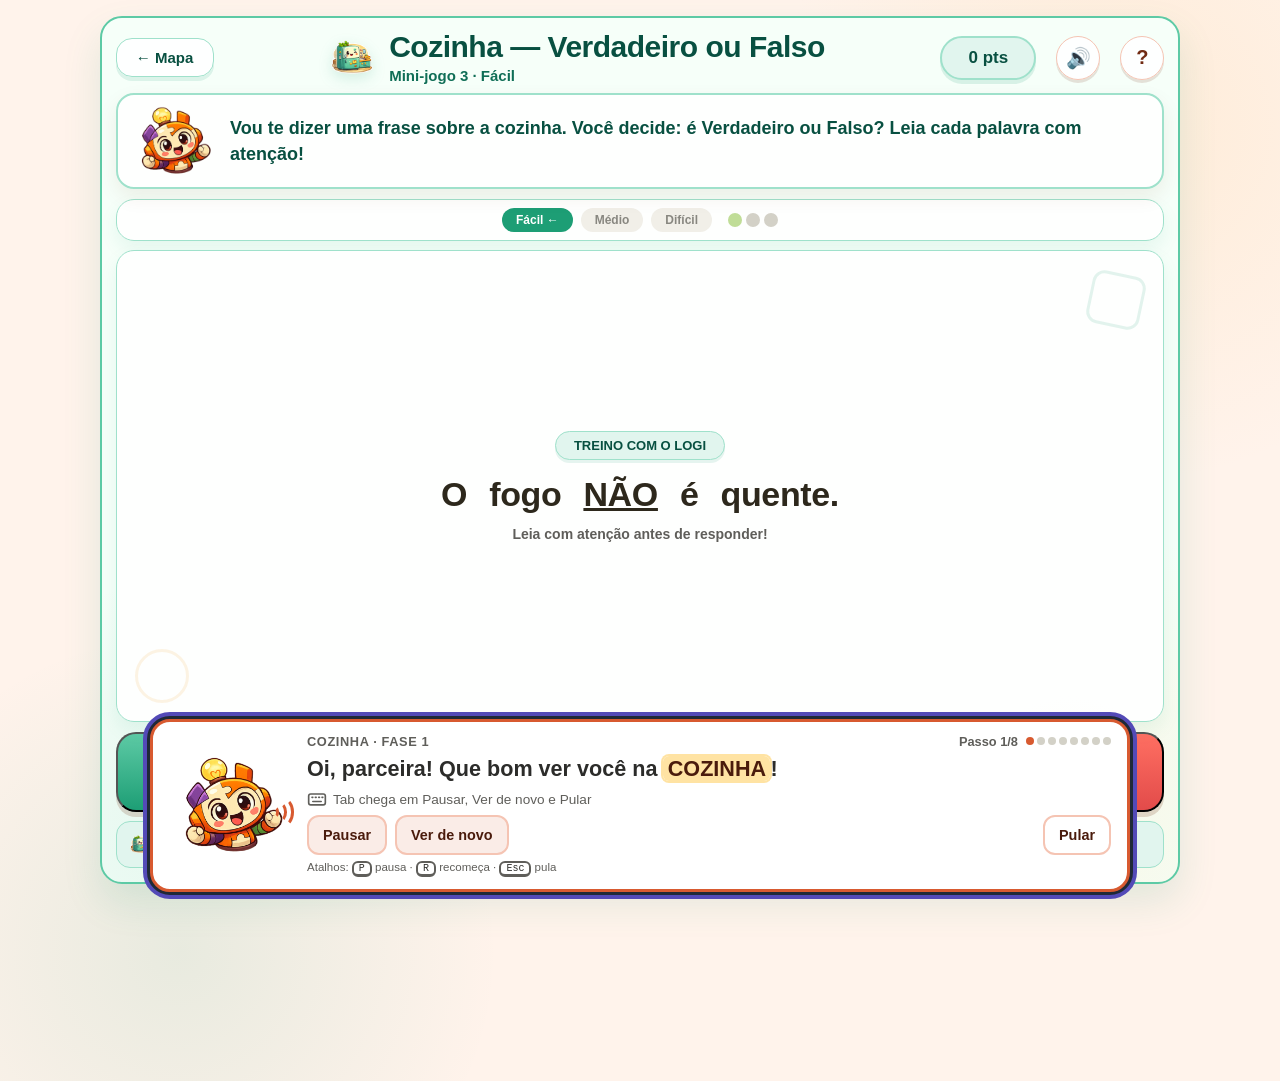
==== assets/pages/Cozinha.html @ d469a96f "#AB110 REmovendo narração e adicionando Local para Musica" ====
<!DOCTYPE html>
<html lang="pt-BR">
<head>
  <meta charset="UTF-8">
  <meta name="viewport" content="width=device-width, initial-scale=1.0">
  <title>Cozinha — Verdadeiro ou Falso</title>
  <link rel="stylesheet" href="../css/base.css">
  <link rel="stylesheet" href="../css/cozinha.css">
  <link rel="stylesheet" href="../css/tutorial.css">
</head>
<body class="pagina-cozinha">

  <section class="tela tela--verde cozinha-page" id="tela-principal">

    <!-- HUD -->
    <section class="hud cozinha-hud">
      <button class="btn-voltar-mapa cozinha-voltar"
              onclick="gameState.sairMiniGame('cozinha','MapaCasa.html')"
              aria-label="Voltar ao mapa">← Mapa</button>
      <section class="hud__info cozinha-hud__info">
        <img src="../img/icone-cozinha.png" alt="" class="hud__icone-img cozinha-hud__icone">
        <section>
          <p class="hud__titulo hud__titulo--verde cozinha-hud__titulo">Cozinha<span class="cozinha-hud__skill"> — Verdadeiro ou Falso</span></p>
          <p class="hud__subtitulo hud__subtitulo--verde cozinha-hud__subtitulo" id="hud-subtitulo">Mini-jogo 3</p>
        </section>
      </section>
      <span class="badge badge--verde cozinha-badge" id="badge-pts" aria-live="polite">0 pts</span>

      <button class="btn-ajuda" id="btn-ajuda" type="button" aria-haspopup="dialog" aria-controls="modal-ajuda" aria-expanded="false" aria-label="Como jogar e objetivo">?</button>
    </section>

    <!-- Mascote Logi -->
    <section class="balao balao--verde cozinha-logi" aria-label="Instruções do Logi">
      <img src="../img/logi_feliz.png" alt="" class="logi-mascote cozinha-logi__img">
      <p class="balao__texto balao__texto--verde cozinha-logi__texto" id="logi-texto">Carregando…</p>
    </section>

    <section class="cozinha-layout" aria-label="Área do jogo da cozinha">

      <!-- Área principal -->
      <main class="cozinha-centro">

        <section class="cozinha-status" aria-label="Progresso da cozinha">
          <section class="niveis cozinha-niveis" id="niveis-tabs" aria-label="Níveis de dificuldade"></section>
          <section class="progresso progresso--centro cozinha-progresso" id="progresso-dots" aria-label="Progresso das perguntas"></section>
        </section>

        <!-- Caixa de pergunta -->
        <section class="pergunta-box cozinha-pergunta" id="pergunta-box" aria-live="polite" aria-atomic="true">
          <p class="pergunta-box__numero cozinha-pergunta__numero" id="pergunta-numero">Pergunta 1 de 5</p>
          <p class="pergunta-box__frase cozinha-pergunta__frase" id="pergunta-frase"></p>
          <p class="pergunta-box__aviso cozinha-pergunta__aviso">Leia com atenção antes de responder!</p>
        </section>

        <!-- Botões V/F -->
        <section class="vf-grid cozinha-vf" aria-label="Escolha verdadeiro ou falso">
          <button class="btn-vf btn-vf--verde cozinha-vf__btn" id="btn-verdadeiro">
            <img src="../img/verdadeiro.png" alt="" class="btn-vf__emoji-img cozinha-vf__img">
            <span>Verdadeiro</span>
          </button>
          <button class="btn-vf btn-vf--vermelho cozinha-vf__btn" id="btn-falso">
            <img src="../img/falso.png" alt="" class="btn-vf__emoji-img cozinha-vf__img">
            <span>Falso</span>
          </button>
        </section>

        <!-- Feedback imediato -->
        <section id="feedback-area" class="cozinha-feedback" aria-live="assertive" aria-atomic="true" style="display:none;">
          <section class="dica" id="feedback-dica">
            <span class="dica__emoji" aria-hidden="true">💡</span>
            <p class="dica__texto" id="feedback-texto"></p>
          </section>
        </section>

        <!-- Dica padronizada -->
        <section class="cozinha-dica dica dica--verde" id="dica-comodo">
          <img src="../img/icone-cozinha.png" alt="" class="dica__icone-comodo">
          <p class="dica__texto dica__texto--verde" id="dica-texto"></p>
        </section>
      </main>

    </section>

  </section>

  <!-- Modal de Como jogar / Objetivo -->
  <div class="modal-overlay" id="modal-ajuda" role="dialog" aria-modal="true" aria-labelledby="modal-ajuda-titulo" style="display:none;">
    <section class="modal modal-ajuda">
      <button class="modal-fechar" id="modal-ajuda-fechar" type="button" aria-label="Fechar">✕</button>
      <h2 class="modal-titulo" id="modal-ajuda-titulo">Como jogar</h2>

      <section class="modal-ajuda-secao">
        <p class="modal-ajuda-titulo">📋 Como jogar</p>
        <ol class="modal-ajuda-lista">
          <li>
            Leia a frase com atenção.
            <span class="modal-ajuda-visual" aria-hidden="true">
              <span class="modal-ajuda-mini-painel">"O sal é doce."</span>
            </span>
          </li>
          <li>
            Observe palavras como <strong>não</strong>, <strong>nunca</strong>, <strong>sempre</strong> e <strong>jamais</strong>.
            <span class="modal-ajuda-visual" aria-hidden="true">
              <span class="modal-ajuda-mini-painel"><u style="font-weight:700;">não</u> é doce</span>
            </span>
          </li>
          <li>
            Escolha se a frase é verdadeira ou falsa.
            <span class="modal-ajuda-visual" aria-hidden="true">
              <img src="../img/verdadeiro.png" alt="">
              <img src="../img/falso.png" alt="">
            </span>
          </li>
        </ol>
      </section>

      <section class="modal-ajuda-secao">
        <p class="modal-ajuda-titulo">🎯 Objetivo</p>
        <section class="modal-ajuda-objetivo">
          <img src="../img/estrela.png" alt="">
          <p>Responda às frases para praticar lógica com verdadeiro e falso.</p>
        </section>
      </section>
    </section>
  </div>

  <!-- Modal de conclusão -->
  <div class="modal-overlay" id="modal-conclusao" role="dialog" aria-modal="true" aria-labelledby="modal-titulo" aria-describedby="modal-sub modal-pts" style="display:none;">
    <section class="modal">
      <img src="../img/estrela.png" alt="" class="modal-trofeu">
      <h2 class="modal-titulo" id="modal-titulo">Cozinha concluída!</h2>
      <p class="modal-sub" id="modal-sub"></p>
      <section class="modal-estrelas" id="modal-estrelas" aria-label="Estrelas conquistadas"></section>
      <p class="modal-pts" id="modal-pts"></p>
      <section class="btn-grupo" style="margin-top:1rem;">
        <button class="btn btn--verde" onclick="gameState.sairMiniGame('cozinha','MapaCasa.html')">Voltar ao mapa</button>
      </section>
    </section>
  </div>

  <script src="../js/plataforma.js"></script>
  <script src="../js/gameState.js"></script>
  <script src="../js/audio.js"></script>
  <script src="../js/tutorial.js"></script>
  <script src="../js/tutoriais/cozinha-f1.js"></script>
  <script>
  /* ===== COZINHA — lógica do jogo ===== */

  /* Dados embutidos — fallback quando fetch não está disponível (file://) */
  /* Fallback completo — funciona tanto em file:// quanto em http:// */
  const COZINHA_INLINE = {
    miniJogo:"Cozinha — Verdadeiro ou Falso", habilidadeBNCC:"EF03CO01",
    instrucaoInstrutor:"Vou te dizer uma frase sobre a cozinha. Você decide: é Verdadeiro ou Falso? Leia cada palavra com atenção!",
    dica:"Dica: fique de olho nas palavras não, nunca, jamais e sempre!",
    blocos:[
      {id:1,  dificuldade:"Fácil", perguntas:[
        {id:1,  frase:"O fogão serve para aquecer a comida.",       resposta:true,  explicacao:"Sim! O fogão esquenta e cozinha os alimentos."},
        {id:2,  frase:"A faca é usada para cortar alimentos.",       resposta:true,  explicacao:"Certo! A faca é um utensílio de corte na cozinha."},
        {id:3,  frase:"O copo serve para guardar comida sólida.",    resposta:false, explicacao:"Não. O copo serve para beber líquidos, não para guardar comida sólida.", palavraChave:"sólida"}
      ]},
      {id:2,  dificuldade:"Fácil", perguntas:[
        {id:4,  frase:"A geladeira conserva os alimentos frescos.",  resposta:true,  explicacao:"Sim! O frio da geladeira evita que os alimentos estraguem rápido."},
        {id:5,  frase:"O sal é doce.",                               resposta:false, explicacao:"Não. O sal tem sabor salgado, não doce.", palavraChave:"doce"},
        {id:6,  frase:"A colher serve para mexer e servir alimentos.", resposta:true, explicacao:"Correto! A colher é um utensílio muito usado na cozinha."}
      ]},
      {id:3,  dificuldade:"Fácil", perguntas:[
        {id:7,  frase:"A panela não serve para cozinhar.",            resposta:false, explicacao:"Errado. A panela é feita exatamente para cozinhar alimentos."},
        {id:8,  frase:"O açúcar é doce.",                            resposta:true,  explicacao:"Sim! O açúcar tem sabor doce."},
        {id:9,  frase:"O limão não tem sabor doce.",                  resposta:true,  explicacao:"Verdade! O limão é azedo, não doce.", palavraChave:"doce"}
      ]},
      {id:4,  dificuldade:"Fácil", perguntas:[
        {id:10, frase:"O queijo é feito do leite.",                   resposta:true,  explicacao:"Sim! O queijo é produzido a partir do leite."},
        {id:11, frase:"O ovo não pode ser cozido.",                   resposta:false, explicacao:"Errado! O ovo pode ser cozido de várias formas.", palavraChave:"cozido"},
        {id:12, frase:"O pão é feito de areia.",                      resposta:false, explicacao:"Não! O pão é feito de farinha, água e outros ingredientes.", palavraChave:"areia"}
      ]},
      {id:5,  dificuldade:"Fácil", perguntas:[
        {id:13, frase:"O vinagre tem sabor azedo.",                   resposta:true,  explicacao:"Sim! O vinagre é bem azedo."},
        {id:14, frase:"A geladeira não esquenta os alimentos.",       resposta:true,  explicacao:"Correto! A geladeira resfria, não esquenta.", palavraChave:"esquenta"},
        {id:15, frase:"O arroz não precisa de água para cozinhar.",   resposta:false, explicacao:"Errado! O arroz é sempre cozido com água.", palavraChave:"água"}
      ]},
      {id:6,  dificuldade:"Médio", perguntas:[
        {id:16, frase:"O sal não tempera a comida.",                  resposta:false, explicacao:"Errado! O sal é um dos temperos mais usados na cozinha.", palavraChave:"tempera"},
        {id:17, frase:"A água não molha.",                            resposta:false, explicacao:"Errado! A água molha tudo que toca.", palavraChave:"molha"},
        {id:18, frase:"A cenoura não é uma fruta.",                   resposta:true,  explicacao:"Verdade! A cenoura é um legume, não uma fruta.", palavraChave:"fruta"}
      ]},
      {id:7,  dificuldade:"Médio", perguntas:[
        {id:19, frase:"O fogão não serve para guardar alimentos.",    resposta:true,  explicacao:"Correto! Para guardar alimentos usamos a geladeira ou armários.", palavraChave:"guardar"},
        {id:20, frase:"O açúcar não é amargo.",                       resposta:true,  explicacao:"Verdade! O açúcar é doce, não amargo.", palavraChave:"amargo"},
        {id:21, frase:"A colher não é usada para comer sopa.",        resposta:false, explicacao:"Errado! A colher é o utensílio certo para tomar sopa.", palavraChave:"sopa"}
      ]},
      {id:8,  dificuldade:"Médio", perguntas:[
        {id:22, frase:"O feijão não precisa ser cozido antes de comer.", resposta:false, explicacao:"Errado! O feijão cru não pode ser comido; precisa ser cozido.", palavraChave:"cozido"},
        {id:23, frase:"O limão não é doce.",                          resposta:true,  explicacao:"Verdade! O limão tem sabor azedo, não doce.", palavraChave:"doce"},
        {id:24, frase:"A faca não é usada para comer sopa.",          resposta:true,  explicacao:"Correto! Para sopa usamos a colher, não a faca."}
      ]},
      {id:9,  dificuldade:"Médio", perguntas:[
        {id:25, frase:"O pão não é feito de farinha.",                resposta:false, explicacao:"Errado! O pão é feito principalmente de farinha de trigo.", palavraChave:"farinha"},
        {id:26, frase:"O chocolate não é salgado.",                   resposta:true,  explicacao:"Verdade! O chocolate tem sabor doce, não salgado.", palavraChave:"salgado"},
        {id:27, frase:"A panela não pode ficar no fogo direto.",      resposta:false, explicacao:"Errado! A panela é feita para ir ao fogo.", palavraChave:"fogo"}
      ]},
      {id:10, dificuldade:"Médio", perguntas:[
        {id:28, frase:"A manteiga não é feita do leite.",             resposta:false, explicacao:"Errado! A manteiga é produzida a partir da gordura do leite.", palavraChave:"leite"},
        {id:29, frase:"O garfo não é usado para comer arroz.",        resposta:false, explicacao:"Errado! O garfo pode ser usado para comer arroz."},
        {id:30, frase:"A frigideira não serve para assar bolos.",     resposta:true,  explicacao:"Verdade! Para assar bolos usamos o forno, não a frigideira.", palavraChave:"forno"}
      ]},
      {id:11, dificuldade:"Médio", perguntas:[
        {id:31, frase:"A colher nunca é usada na cozinha.",           resposta:false, explicacao:"Errado! A colher é usada o tempo todo na cozinha."},
        {id:32, frase:"O sal nunca é uma fruta.",                     resposta:true,  explicacao:"Verdade! O sal é um tempero mineral, jamais uma fruta.", palavraChave:"fruta"},
        {id:33, frase:"A geladeira nunca esquenta os alimentos.",     resposta:true,  explicacao:"Correto! A geladeira só resfria, nunca esquenta.", palavraChave:"esquenta"}
      ]},
      {id:12, dificuldade:"Médio", perguntas:[
        {id:34, frase:"O arroz nunca é cozido com água.",             resposta:false, explicacao:"Errado! O arroz é quase sempre cozido com água.", palavraChave:"água"},
        {id:35, frase:"O vinagre jamais tem sabor doce.",             resposta:true,  explicacao:"Verdade! O vinagre tem sabor azedo, jamais doce.", palavraChave:"doce"},
        {id:36, frase:"A faca jamais serve para cozinhar.",           resposta:true,  explicacao:"Correto! A faca serve para cortar, não para cozinhar.", palavraChave:"cozinhar"}
      ]},
      {id:13, dificuldade:"Médio", perguntas:[
        {id:37, frase:"O bolo jamais vai ao forno.",                  resposta:false, explicacao:"Errado! O bolo precisa ir ao forno para assar.", palavraChave:"forno"},
        {id:38, frase:"O sal nunca deixa a comida com sabor salgado.", resposta:false, explicacao:"Errado! O sal é exatamente o que deixa a comida salgada.", palavraChave:"salgado"},
        {id:39, frase:"A panela nunca é usada como colher.",          resposta:true,  explicacao:"Verdade! A panela serve para cozinhar, não para comer."}
      ]},
      {id:14, dificuldade:"Médio", perguntas:[
        {id:40, frase:"O leite jamais é usado em receitas.",          resposta:false, explicacao:"Errado! O leite é ingrediente de muitas receitas.", palavraChave:"receitas"},
        {id:41, frase:"O pão nunca é feito de chocolate puro.",       resposta:true,  explicacao:"Correto! O pão tradicional é feito de farinha, não de chocolate puro.", palavraChave:"chocolate"},
        {id:42, frase:"O ovo jamais pode ser cozido.",                resposta:false, explicacao:"Errado! O ovo cozido é muito comum na cozinha.", palavraChave:"cozido"}
      ]},
      {id:15, dificuldade:"Médio", perguntas:[
        {id:43, frase:"A água nunca vira vapor quando aquecida.",     resposta:false, explicacao:"Errado! Quando aquecida o suficiente, a água vira vapor.", palavraChave:"vapor"},
        {id:44, frase:"A geladeira jamais é usada para assar bolos.", resposta:true,  explicacao:"Correto! Para assar bolos usamos o forno, não a geladeira.", palavraChave:"assar"},
        {id:45, frase:"O feijão nunca é servido com arroz.",          resposta:false, explicacao:"Errado! Arroz com feijão é um prato muito comum no Brasil!", palavraChave:"arroz"}
      ]},
      {id:16, dificuldade:"Difícil", perguntas:[
        {id:46, frase:"A comida sempre fica fria no fogão.",          resposta:false, explicacao:"Errado! O fogão aquece a comida, não a resfria.", palavraChave:"fria"},
        {id:47, frase:"O cozinheiro sempre precisa de ingredientes para cozinhar.", resposta:true, explicacao:"Verdade! Sem ingredientes não há como preparar uma refeição."},
        {id:48, frase:"O bolo sempre é salgado.",                     resposta:false, explicacao:"Errado! O bolo geralmente é doce, não salgado.", palavraChave:"salgado"}
      ]},
      {id:17, dificuldade:"Difícil", perguntas:[
        {id:49, frase:"A geladeira sempre precisa de energia para funcionar.", resposta:true, explicacao:"Correto! A geladeira precisa de eletricidade para manter o frio.", palavraChave:"energia"},
        {id:50, frase:"O sal sempre deixa a comida doce.",            resposta:false, explicacao:"Errado! O sal deixa a comida salgada, não doce.", palavraChave:"doce"},
        {id:51, frase:"A água sempre ferve ao ser aquecida o suficiente.", resposta:true, explicacao:"Verdade! Com calor suficiente, a água sempre ferve."}
      ]},
      {id:18, dificuldade:"Difícil", perguntas:[
        {id:52, frase:"O fogão sempre precisa de energia ou gás para funcionar.", resposta:true, explicacao:"Correto! O fogão elétrico usa energia e o a gás usa gás.", palavraChave:"gás"},
        {id:53, frase:"O açúcar sempre deixa a comida amarga.",       resposta:false, explicacao:"Errado! O açúcar adoça, não amarga.", palavraChave:"amarga"},
        {id:54, frase:"O cozinheiro sempre usa utensílios para preparar a comida.", resposta:true, explicacao:"Correto! Sem utensílios como panelas e colheres, cozinhar é impossível."}
      ]},
      {id:19, dificuldade:"Difícil", perguntas:[
        {id:55, frase:"A frigideira sempre esquenta o alimento quando colocada no fogo.", resposta:true, explicacao:"Verdade! No fogo, a frigideira esquenta e cozinha o alimento."},
        {id:56, frase:"O limão sempre tem sabor doce.",               resposta:false, explicacao:"Errado! O limão tem sabor azedo, não doce.", palavraChave:"doce"},
        {id:57, frase:"A panela sempre precisa de calor para cozinhar.", resposta:true, explicacao:"Correto! Sem calor, a panela não cozinha nada.", palavraChave:"calor"}
      ]},
      {id:20, dificuldade:"Difícil", perguntas:[
        {id:58, frase:"O pão sempre é feito de chocolate.",           resposta:false, explicacao:"Errado! O pão é feito de farinha, não de chocolate.", palavraChave:"chocolate"},
        {id:59, frase:"A cozinha sempre tem espaço para preparar alimentos.", resposta:true, explicacao:"Verdade! A cozinha é o cômodo feito exatamente para isso."},
        {id:60, frase:"O feijão sempre é consumido cru.",             resposta:false, explicacao:"Errado! O feijão precisa ser cozido antes de ser consumido.", palavraChave:"cru"}
      ]},
      {id:21, dificuldade:"Difícil", perguntas:[
        {id:61, frase:"O açúcar não é doce.",                         resposta:false, explicacao:"Errado! O açúcar é famoso justamente pelo sabor doce.", palavraChave:"doce"},
        {id:62, frase:"A geladeira sempre conserva melhor do que deixar na mesa.", resposta:true, explicacao:"Verdade! O frio da geladeira ajuda os alimentos a durarem mais."},
        {id:63, frase:"A faca nunca precisa ser afiada.",             resposta:false, explicacao:"Errado! A faca precisa ser afiada para cortar bem.", palavraChave:"afiada"}
      ]},
      {id:22, dificuldade:"Difícil", perguntas:[
        {id:64, frase:"O vinagre não é usado em saladas.",            resposta:false, explicacao:"Errado! O vinagre é muito comum em temperos de salada.", palavraChave:"saladas"},
        {id:65, frase:"A frigideira nunca é usada para fritar.",      resposta:false, explicacao:"Errado! A frigideira é feita exatamente para fritar alimentos.", palavraChave:"fritar"},
        {id:66, frase:"O leite sempre precisa ser guardado na geladeira após aberto.", resposta:true, explicacao:"Correto! O leite aberto deve ficar na geladeira para não estragar."}
      ]},
      {id:23, dificuldade:"Difícil", perguntas:[
        {id:67, frase:"O sal não torna a comida mais saborosa.",      resposta:false, explicacao:"Errado! O sal realça o sabor dos alimentos.", palavraChave:"saborosa"},
        {id:68, frase:"A frigideira sempre precisa de fogo para ser usada.", resposta:true, explicacao:"Correto! A frigideira precisa de calor para cozinhar alimentos.", palavraChave:"fogo"},
        {id:69, frase:"O queijo nunca pode ser usado em sanduíches.", resposta:false, explicacao:"Errado! O queijo é um ingrediente muito comum em sanduíches.", palavraChave:"sanduíches"}
      ]},
      {id:24, dificuldade:"Difícil", perguntas:[
        {id:70, frase:"O ovo não pode ser usado em bolos.",           resposta:false, explicacao:"Errado! O ovo é ingrediente fundamental em muitos bolos.", palavraChave:"bolos"},
        {id:71, frase:"A geladeira jamais pode conter alimentos já cozidos.", resposta:false, explicacao:"Errado! A geladeira é ótima para guardar sobras de comida cozida.", palavraChave:"cozidos"},
        {id:72, frase:"O cozinheiro sempre lava as mãos antes de preparar alimentos.", resposta:true, explicacao:"Correto! Lavar as mãos é essencial para a higiene na cozinha."}
      ]},
      {id:25, dificuldade:"Difícil", perguntas:[
        {id:73, frase:"O fogão não é um equipamento da cozinha.",     resposta:false, explicacao:"Errado! O fogão é um dos principais equipamentos da cozinha.", palavraChave:"equipamento"},
        {id:74, frase:"A água nunca pode ser usada para cozinhar massas.", resposta:false, explicacao:"Errado! Macarrão e outras massas são cozidos em água fervente.", palavraChave:"massas"},
        {id:75, frase:"O chocolate sempre é feito com cacau.",        resposta:true,  explicacao:"Correto! O cacau é o ingrediente principal do chocolate.", palavraChave:"cacau"}
      ]}
    ]
  };

  let gameData    = null;
  let perguntaIdx = 0;
  let acertos     = 0;
  let respondendo = false;

  async function init() {
    let fonte = COZINHA_INLINE;
    try {
      fonte = await loadGameData('../data/cozinha.json');
    } catch(e) { /* file:// ou falha de rede — usa inline */ }

    /* Separa blocos por fase */
    const f1 = fonte.blocos.filter(b => b.dificuldade === 'Fácil');
    const f2 = fonte.blocos.filter(b => b.dificuldade === 'Médio');
    const f3 = fonte.blocos.filter(b => b.dificuldade === 'Difícil');

    /* Item 2.3 — gira para o próximo bloco a cada entrada real na Cozinha
       (não a cada conclusão da partida inteira, e não num simples F5). */
    const sessao = gameState.avancarBlocoSeNovaEntrada();
    const b1 = f1[sessao % f1.length];
    const b2 = f2[sessao % f2.length];
    const b3 = f3[sessao % f3.length];

    /* Achata 9 perguntas em sequência; cada uma carrega sua fase */
    const perguntas = [
      ...b1.perguntas.map(p => Object.assign({}, p, { _fase: 'Fácil' })),
      ...b2.perguntas.map(p => Object.assign({}, p, { _fase: 'Médio' })),
      ...b3.perguntas.map(p => Object.assign({}, p, { _fase: 'Difícil' }))
    ];

    gameData = {
      instrucaoInstrutor: fonte.instrucaoInstrutor,
      dica:               fonte.dica,
      perguntas,
      tamFase: 3   /* perguntas por fase */
    };

    document.getElementById('logi-texto').textContent = gameData.instrucaoInstrutor;
    document.getElementById('dica-texto').textContent  = gameData.dica;
    renderPergunta();
    atualizarBadge();
    /* Tutorial do Logi: abre sozinho só na 1ª vez */
    Tutorial.auto('cozinha-f1');
  }

  /* ---- Abas de nível — mesmo padrão da Despensa ---- */
  const NIVEIS = ['Fácil', 'Médio', 'Difícil'];

  function buildNivelTabs(faseAtual) {
    const cont = document.getElementById('niveis-tabs');
    cont.innerHTML = '';
    const idxAtual = NIVEIS.indexOf(faseAtual);
    NIVEIS.forEach((nome, i) => {
      const span = document.createElement('span');
      if (i < idxAtual)        span.className = 'nivel nivel--ok';
      else if (i === idxAtual) span.className = 'nivel nivel--ativo';
      else                     span.className = 'nivel nivel--bloq';
      span.textContent = nome + (i < idxAtual ? ' ✓' : i === idxAtual ? ' ←' : '');
      if (i === idxAtual) span.setAttribute('aria-current', 'step');
      cont.appendChild(span);
    });
  }

  /* ---- Renderiza pergunta atual ---- */
  function renderPergunta() {
    const p          = gameData.perguntas[perguntaIdx];
    const faseAtual  = p._fase;
    const idxNaFase  = perguntaIdx % gameData.tamFase;

    document.getElementById('hud-subtitulo').textContent   = `Mini-jogo 3 · ${faseAtual}`;
    document.getElementById('pergunta-numero').textContent = `${faseAtual} · Pergunta ${idxNaFase + 1} de ${gameData.tamFase}`;
    document.getElementById('pergunta-frase').innerHTML    = destacarFrase(p.frase, p.palavraChave);
    document.getElementById('feedback-area').style.display = 'none';
    buildNivelTabs(faseAtual);
    renderProgresso();
    habilitarBotoes(true);
    pararAtencaoDica();
  }

  function destacarFrase(frase, palavraChave) {
    let r = frase.replace(/\b(não|nunca|sempre|jamais)\b/gi,
      '<u style="font-weight:700;">$1</u>');
    if (palavraChave) {
      const re = new RegExp(`\\b(${palavraChave})\\b`, 'gi');
      r = r.replace(re, '<strong>$1</strong>');
    }
    return r;
  }

  /* ---- Bolinhas de progresso (3 dots = dentro da fase atual) ---- */
  function renderProgresso() {
    const cont      = document.getElementById('progresso-dots');
    const idxNaFase = perguntaIdx % gameData.tamFase;
    cont.innerHTML  = '';
    for (let i = 0; i < gameData.tamFase; i++) {
      const span = document.createElement('span');
      span.className = 'progresso__bolinha ' + (
        i < idxNaFase  ? 'progresso__bolinha--ok'   :
        i === idxNaFase ? 'progresso__bolinha--meio' :
                          'progresso__bolinha--vazio'
      );
      span.setAttribute('aria-label', `Pergunta ${i+1}: ${
        i < idxNaFase ? 'respondida' : i === idxNaFase ? 'atual' : 'pendente'}`);
      if (i === idxNaFase) span.setAttribute('aria-current', 'step');
      cont.appendChild(span);
    }
  }

  /* ---- Resposta ---- */
  function responder(escolha) {
    /* Com o tutorial aberto, a resposta passa pelo Logi (sem pontos, sem avançar) */
    if (window.Tutorial?.ativo) {
      const letra = escolha ? 'v' : 'f';
      Tutorial.tentar('responder', letra, () => cozinhaTutorial.acoes.marcar(letra));
      return;
    }
    if (respondendo) return;
    respondendo = true;
    habilitarBotoes(false);
    pararAtencaoDica();

    const p  = gameData.perguntas[perguntaIdx];
    const ok = escolha === p.resposta;

    if (ok) {
      acertos++;
      audio.acerto();
      mostrarFeedback(p.explicacao ? `Correto! ${p.explicacao}` : 'Correto! Muito bem!', 'verde');
    } else {
      audio.erro();
      ativarAtencaoDica();
      const correta = p.resposta ? 'Verdadeiro' : 'Falso';
      mostrarFeedback(
        p.explicacao ? `A resposta é ${correta}. ${p.explicacao}` : `Ops! A resposta correta é ${correta}.`,
        'erro'
      );
    }

    atualizarBadge();

    setTimeout(() => {
      perguntaIdx++;
      respondendo = false;
      if (perguntaIdx >= gameData.perguntas.length) {
        conclusao();
      } else {
        renderPergunta();
      }
    }, 1200);
  }

  function mostrarFeedback(msg, tipo) {
    const dica = document.getElementById('feedback-dica');
    const txt  = document.getElementById('feedback-texto');
    dica.className = `dica dica--${tipo === 'verde' ? 'verde' : 'erro'}`;
    txt.className  = `dica__texto dica__texto--${tipo === 'verde' ? 'verde' : 'erro'}`;
    document.getElementById('feedback-area').style.display = 'block';
    txt.textContent = msg;
  }

  function habilitarBotoes(on) {
    document.getElementById('btn-verdadeiro').disabled = !on;
    document.getElementById('btn-falso').disabled      = !on;
  }

  /* ---- Conclusão ---- */
  function conclusao() {
    pararAtencaoDica();
    const erros = gameData.perguntas.length - acertos;
    const score = gameState.calcularScore(erros);
    gameState.setRoomScore('cozinha', score);
    atualizarBadge(score);

    const estrelas = gameState.getStars(score);
    const elEst = document.getElementById('modal-estrelas');
    elEst.innerHTML = '';
    elEst.setAttribute('aria-label', `${estrelas} de 3 estrelas conquistadas`);
    for (let i = 0; i < 3; i++) {
      const img = document.createElement('img');
      img.src = '../img/estrela.png';
      img.alt = '';
      img.className = i < estrelas ? 'modal-estrela-img' : 'modal-estrela-img modal-estrela-img--vazia';
      elEst.appendChild(img);
    }

    document.getElementById('modal-sub').textContent =
      `Você acertou ${acertos} de ${gameData.perguntas.length} perguntas!`;
    document.getElementById('modal-pts').textContent = `Pontuação: ${score} / 25 pts`;
    abrirModalFluxoAcessivel(document.getElementById('modal-conclusao'));

    if (score === 25) audio.conclusao();
    window.removeEventListener('beforeunload', beforeUnloadHandler);
  }

  function atualizarBadge(score) {
    const pts = score !== undefined
      ? score
      : Math.round((acertos / (gameData?.perguntas.length || 5)) * 25);
    document.getElementById('badge-pts').textContent = pts + ' pts';
  }

  function beforeUnloadHandler() {
    sendFinalScore({ score: gameState.getTotalScore(), difficulty: getPlatformDifficulty() });
  }
  window.addEventListener('beforeunload', beforeUnloadHandler);

  /* ---- Ajuda (Como jogar / Objetivo) ---- */
  function abrirModalAjuda() {
    const modal = document.getElementById('modal-ajuda');
    abrirTutorialAcessivel(modal, document.getElementById('btn-ajuda'));
  }
  function fecharModalAjuda() {
    fecharTutorialAcessivel(document.getElementById('modal-ajuda'));
  }

  document.getElementById('btn-ajuda').addEventListener('click', abrirModalAjuda);
  document.getElementById('modal-ajuda-fechar').addEventListener('click', fecharModalAjuda);
  document.getElementById('modal-ajuda').addEventListener('click', e => {
    if (e.target.id === 'modal-ajuda') fecharModalAjuda();
  });

  /* ---- Item 2.2 — ESC sai do mini-game (ou só fecha o modal de ajuda, se estiver aberto) ---- */
  document.addEventListener('keydown', e => {
    if (e.key !== 'Escape') return;
    if (document.getElementById('modal-ajuda').style.display === 'flex') { fecharModalAjuda(); return; }
    if (document.getElementById('modal-conclusao').style.display === 'flex') return;
    gameState.sairMiniGame('cozinha', 'MapaCasa.html');
  });

  /* ---- Item 8 — chama atenção para a Dica após o primeiro erro ---- */
  function ativarAtencaoDica() { document.getElementById('dica-comodo').classList.add('dica--pulsar'); }
  function pararAtencaoDica() { document.getElementById('dica-comodo').classList.remove('dica--pulsar'); }

  document.getElementById('btn-verdadeiro').addEventListener('click', () => { if (gameData) responder(true);  });
  document.getElementById('btn-falso').addEventListener('click',      () => { if (gameData) responder(false); });

  document.addEventListener('keydown', e => {
    if (!gameData || respondendo || e.repeat || e.altKey || e.ctrlKey || e.metaKey || existeModalVisivel()) return;
    if (e.key.toLowerCase() === 'v') responder(true);
    if (e.key.toLowerCase() === 'f') responder(false);
  });

  /* ---- Tutorial do Logi: treino com a frase e os botões reais ---- */
  const cozinhaTutorial = {
    tutorialDaFase: () => 'cozinha-f1',
    primeiroFoco: () => document.getElementById('btn-verdadeiro'),

    preparar(def) {
      respondendo = false;
      document.getElementById('pergunta-numero').textContent = 'Treino com o Logi';
      this.acoes.frase(def.treino.frase);
      document.getElementById('feedback-area').style.display = 'none';
      habilitarBotoes(true);
    },

    restaurar() {
      this.acoes.limparMarcas();
      if (gameData) renderPergunta();
    },

    acoes: {
      /* Mostra uma frase de treino, com cada palavra em um <span> (NÃO/NUNCA marcadas) */
      frase(txt) {
        document.getElementById('pergunta-frase').innerHTML = txt.split(/\s+/).map(w => {
          const neg = /^(não|nunca|sempre|jamais)$/i.test(w.replace(/[.,!?]/g, ''));
          return `<span class="tut-palavra${neg ? ' tut-neg' : ''}">${w}</span>`;
        }).join(' ');
        this.limparMarcas();
      },
      marcar(letra) {
        this.limparMarcas();
        document.getElementById(letra === 'v' ? 'btn-verdadeiro' : 'btn-falso').classList.add('tut-certo');
      },
      limparMarcas() {
        ['btn-verdadeiro', 'btn-falso'].forEach(id => document.getElementById(id).classList.remove('tut-certo'));
      },
      /* Acende cada palavra, como se a frase estivesse sendo lida */
      async lerPalavras() {
        for (const w of document.querySelectorAll('#pergunta-frase .tut-palavra')) {
          if (!window.Tutorial?.ativo) return;
          w.classList.add('tut-brilha');
          await new Promise(r => setTimeout(r, 380));
          w.classList.remove('tut-brilha');
        }
      }
    }
  };

  Tutorial.configurar(cozinhaTutorial);
  init();
  </script>

</body>
</html>
---- assets/css/base.css ----
/* =============================================================
   base.css — A Casa dos Mistérios Lógicos
   Tokens de design, reset e componentes compartilhados por
   TODAS as telas. Cada página carrega este arquivo primeiro.
   ============================================================= */

/* ---------- Variáveis de design ---------- */
:root {
  --escala-fonte:   1;
  --laranja:        #D85A30;
  --laranja-claro:  #F0997B;
  --laranja-fundo:  #FAECE7;
  --laranja-borda:  #F5C4B3;
  --ambar:          #EF9F27;
  --ambar-claro:    #FAC775;
  --ambar-fundo:    #FAEEDA;
  --roxo:           #534AB7;
  --roxo-claro:     #7F77DD;
  --roxo-fundo:     #EEEDFE;
  --roxo-borda:     #AFA9EC;
  --verde:          #1D9E75;
  --verde-claro:    #5DCAA5;
  --verde-fundo:    #E1F5EE;
  --verde-borda:    #9FE1CB;
  --marrom:         #4A1B0C;
  --marrom-medio:   #712B13;
  --marrom-fundo:   #FDF5EE;
  --cinza:          #888780;
  --cinza-claro:    #D3D1C7;
  --cinza-fundo:    #F1EFE8;
  --vermelho:       #E24B4A;
  --vermelho-fundo: #FCEBEB;
  --texto-escuro:   #2C2C2A;
  --texto-medio:    #5F5E5A;
  --branco:         #FFFFFF;
  --raio:           12px;
  --raio-lg:        16px;
  --raio-pill:      999px;
  --sombra:         0 2px 12px rgba(216, 90, 48, 0.10);
}

/* ---------- Reset e base ---------- */
*, *::before, *::after {
  box-sizing: border-box;
  margin: 0;
  padding: 0;
}

html, body {
  min-height: 100%;
  width: 100%;
}

img, svg, video, canvas {
  max-width: 100%;
}

button, input, select, textarea {
  max-width: 100%;
}

button {
  white-space: normal;
  overflow-wrap: anywhere;
}

p, li, h1, h2, h3, strong, span {
  overflow-wrap: break-word;
}

html {
  overflow-x: hidden;
}

body {
  font-family: 'Segoe UI', Tahoma, Geneva, Verdana, sans-serif;
  background: #FFF3EB;
  display: flex;
  align-items: flex-start;
  justify-content: center;
  min-height: 100vh;
  min-height: 100dvh;
  padding: clamp(0.5rem, 2vw, 1.5rem);
  color: var(--texto-escuro);
  overflow-x: hidden;
}

/* ---------- Container principal ---------- */
.tela {
  width: 100%;
  min-width: 0;
  max-width: 620px;
  background: var(--branco);
  border-radius: var(--raio-lg);
  border: 2px solid var(--laranja-borda);
  padding: 1.2rem;
  box-shadow: var(--sombra);
}

.tela--roxa     { background: #F5F0FF;           border-color: var(--roxo-borda); }
.tela--verde    { background: #F0FBF7;           border-color: var(--verde-claro); }
.tela--marrom   { background: var(--marrom-fundo); border-color: var(--laranja-borda); }
.tela--relativa { position: relative; }

/* ---------- HUD (cabeçalho de cada tela de jogo) ---------- */
.hud {
  display: flex;
  align-items: center;
  justify-content: space-between;
  margin-bottom: 1rem;
}

.hud__info {
  display: flex;
  align-items: center;
  gap: 8px;
}

.hud__icone     { font-size: calc(22px * var(--escala-fonte)); }
.hud__icone-img { width: 24px; height: 24px; object-fit: contain; }

.hud__titulo {
  font-size: calc(14px * var(--escala-fonte));
  font-weight: 600;
  color: var(--laranja);
}

.hud__titulo--roxo   { color: #3C3489; }
.hud__titulo--verde  { color: #085041; }
.hud__titulo--marrom { color: var(--marrom); }

.hud__subtitulo          { font-size: calc(11px * var(--escala-fonte)); color: var(--cinza); }
.hud__subtitulo--roxo   { color: var(--roxo); }
.hud__subtitulo--verde  { color: #0F6E56; }
.hud__subtitulo--marrom { color: var(--marrom-medio); }

/* ---------- Badge de pontos ---------- */
.badge {
  border-radius: var(--raio-pill);
  padding: 4px 12px;
  font-size: calc(12px * var(--escala-fonte));
  font-weight: 600;
}

.badge--laranja { background: var(--ambar-fundo);   color: #854F0B; }
.badge--roxo    { background: var(--roxo-fundo);    color: #3C3489; }
.badge--verde   { background: var(--verde-fundo);   color: #085041; }
.badge--marrom  { background: var(--laranja-fundo); color: var(--marrom); }

/* ---------- Balão do instrutor / Logi ---------- */
.balao {
  background: rgba(255, 248, 238, 0.8);
  border: 2px solid var(--laranja-borda);
  border-radius: var(--raio);
  padding: 10px 14px;
  margin-bottom: 1.25rem;
  display: flex;
  gap: 10px;
  align-items: flex-start;
  position: relative;
  box-shadow: 0 8px 20px rgba(111, 46, 15, 0.08);
}

.balao::after {
  content: '';
  position: absolute;
  bottom: -10px;
  left: 26px;
  width: 0;
  height: 0;
  border-top: 10px solid var(--laranja-borda);
}

.balao--roxo  { border-color: var(--roxo-borda); }
.balao--verde { border-color: var(--verde-claro); }
.balao--marrom{ border-color: var(--laranja-borda); }

.balao__emoji { font-size: calc(26px * var(--escala-fonte)); flex-shrink: 0; }

.balao__nome {
  font-size: calc(15px * var(--escala-fonte));
  font-weight: 700;
  color: var(--laranja);
  text-transform: uppercase;
  letter-spacing: 0.4px;
  margin-bottom: 2px;
}

.balao__texto {
  font-size: calc(20px * var(--escala-fonte));
  font-weight: 700;
  line-height: 1.6;
  color: #854F0B;
}

.balao__texto--roxo  { color: #3C3489; }
.balao__texto--verde { color: #085041; }
.balao__texto--marrom{ color: var(--marrom-medio); }

/* Imagem do mascote Logi dentro do balão */
.logi-mascote {
  width: 76px;
  height: 64px;
  object-fit: contain;
  flex-shrink: 0;
}

/* Item 9 — botão de play ao lado do mascote, mesmo padrão do play da Dica */
.balao__mascote {
  display: flex;
  flex-direction: column;
  align-items: center;
  gap: 5px;
  flex-shrink: 0;
}

/* ---------- Painel / card interno ---------- */
.painel {
  background: var(--branco);
  border: 1.5px solid var(--laranja-borda);
  border-radius: var(--raio);
  padding: 10px;
  margin-bottom: 1rem;
}

.painel--roxo      { border-color: var(--roxo-borda); }
.painel--verde     { border-color: var(--verde-claro); }
.painel--tracejado { border-style: dashed; }

.painel__label {
  font-size: calc(11px * var(--escala-fonte));
  font-weight: 600;
  color: var(--cinza);
  text-transform: uppercase;
  letter-spacing: 0.5px;
  margin-bottom: 8px;
}

/* ---------- Blocos arrastáveis de comando ---------- */
.blocos {
  display: flex;
  flex-wrap: wrap;
  gap: 6px;
  min-height: 38px;
  align-items: center;
}

.bloco {
  border-radius: 8px;
  padding: 7px 10px;
  font-size: calc(12px * var(--escala-fonte));
  font-weight: 500;
  cursor: grab;
  display: flex;
  align-items: center;
  gap: 5px;
  user-select: none;
}

.bloco--laranja { background: var(--laranja);    color: var(--branco); }
.bloco--ambar   { background: var(--ambar);      color: var(--branco); }
.bloco--roxo    { background: var(--roxo-claro); color: var(--branco); }
.bloco--verde   { background: var(--verde);      color: var(--branco); }
.bloco--erro    { background: var(--vermelho);   color: var(--branco); }

.bloco__tag-erro {
  background: rgba(255, 255, 255, 0.3);
  border-radius: 4px;
  padding: 1px 5px;
  font-size: calc(10px * var(--escala-fonte));
}

.bloco--vazio {
  border: 2px dashed var(--cinza-claro);
  background: transparent;
  color: var(--cinza-claro);
  cursor: default;
}

/* ---------- Imagens auxiliares (substituem emojis) ---------- */
.bloco-img               { width: 16px;  height: 16px;  object-fit: contain; }
.grade-img               { width: 100%;  height: 100%;  object-fit: contain; }
.grade-personagem        { position: relative; z-index: 2; }
.dica-img                { width: 18px;  height: 18px;  object-fit: contain; flex-shrink: 0; }
.modal-trofeu            { width: 56px;  height: 56px;  object-fit: contain; margin-bottom: 0.5rem; }
.modal-estrela-img       { width: 28px;  height: 28px;  object-fit: contain; }
.modal-estrela-img--vazia { filter: grayscale(1) opacity(0.35); }
.comodo-card__icone-img  { display: block; width: 40px; height: 40px; object-fit: contain; margin: 0 auto 6px; }
.resultado-header__icone-img  { width: 60px; height: 60px; object-fit: contain; margin-bottom: 0.5rem; }
.pontuacao-card__icone-img    { width: 22px; height: 22px; object-fit: contain; }
.btn-vf__emoji-img            { width: 32px; height: 32px; object-fit: contain; }

/* ---------- Botões principais ---------- */
.btn-grupo {
  display: flex;
  gap: 10px;
}

.btn {
  border: none;
  border-radius: var(--raio);
  padding: 12px 0;
  font-size: calc(14px * var(--escala-fonte));
  font-weight: 600;
  cursor: pointer;
  flex: 1;
  transition: opacity 0.15s;
}

.btn:hover  { opacity: 0.88; }
.btn:active { opacity: 0.75; }

.btn--laranja { background: var(--laranja); color: var(--branco); }
.btn--roxo    { background: var(--roxo);    color: var(--branco); }
.btn--verde   { background: var(--verde);   color: var(--branco); }
.btn--marrom  { background: var(--laranja); color: var(--branco); }

.btn--outline {
  background: var(--laranja-fundo);
  color: var(--marrom-medio);
  border: 1.5px solid var(--laranja-borda);
  flex: 0 0 auto;
  white-space: nowrap;
  overflow-wrap: normal;
  padding: 12px 16px;
}

.btn--outline-roxo {
  background: var(--roxo-fundo);
  color: #3C3489;
  border: 1.5px solid var(--roxo-borda);
  flex: 0 0 auto;
  white-space: nowrap;
  overflow-wrap: normal;
  padding: 12px 16px;
}

/* ---------- Botão Voltar ao Mapa (HUD das telas de jogo) ---------- */
.btn-voltar-mapa {
  display: inline-flex;
  align-items: center;
  gap: 4px;
  padding: 5px 12px;
  border-radius: var(--raio-pill);
  border: 1.5px solid var(--laranja-borda);
  background: rgba(255, 255, 255, 0.92);
  color: var(--marrom-medio);
  font-size: calc(12px * var(--escala-fonte));
  font-weight: 700;
  cursor: pointer;
  flex-shrink: 0;
  transition: opacity 0.15s, transform 0.15s;
  box-shadow: 0 2px 0 rgba(111, 46, 15, 0.10);
  white-space: nowrap;
}
.btn-voltar-mapa:hover  { opacity: 0.85; transform: translateX(-2px); }
.btn-voltar-mapa:active { transform: translateX(0); opacity: 0.75; }

/* ---------- Botão de ajuda (Como jogar / Objetivo) ---------- */
.btn-ajuda {
  display: inline-flex;
  align-items: center;
  justify-content: center;
  width: 44px;
  height: 44px;
  min-width: 44px;
  border-radius: 50%;
  border: 1.5px solid var(--laranja-borda);
  background: rgba(255, 255, 255, 0.95);
  color: var(--marrom-medio);
  font-size: calc(20px * var(--escala-fonte));
  font-weight: 900;
  cursor: pointer;
  flex-shrink: 0;
  margin-left: 8px;
  box-shadow: 0 3px 0 rgba(111, 46, 15, 0.14);
  transition: transform 0.15s, box-shadow 0.15s, opacity 0.15s;
}

.btn-ajuda:hover  { opacity: 0.88; transform: translateY(-2px); }
.btn-ajuda:active { transform: translateY(0); opacity: 0.75; }

/* ---------- Botão de música (pausar / ligar), criado pelo audio.js ---------- */
.btn-musica {
  display: inline-flex;
  align-items: center;
  justify-content: center;
  width: 44px;
  height: 44px;
  min-width: 44px;
  border-radius: 50%;
  border: 1.5px solid var(--laranja-borda);
  background: rgba(255, 255, 255, 0.95);
  color: var(--marrom-medio);
  font-size: calc(20px * var(--escala-fonte));
  line-height: 1;
  cursor: pointer;
  flex-shrink: 0;
  box-shadow: 0 3px 0 rgba(111, 46, 15, 0.14);
}

/* Início: ao lado da engrenagem (canto superior direito) */
.btn-musica--canto {
  position: absolute;
  top: 16px;
  right: 68px;
  width: 44px;
  height: 44px;
}

/* Celular: vai para o canto oposto, para não cobrir o título */
@media (max-width: 560px) {
  .btn-musica--canto { left: 12px; right: auto; top: 18px; }
}

/* Páginas sem cabeçalho próprio */
.btn-musica--flutuante {
  position: fixed;
  top: 12px;
  right: 12px;
  z-index: 30;
}

/* ---------- Conteúdo do modal de ajuda (Como jogar / Objetivo) ---------- */
.modal-ajuda {
  text-align: left;
}

.modal-fechar {
  position: absolute;
  top: 10px;
  right: 10px;
  width: 32px;
  height: 32px;
  border-radius: 50%;
  border: none;
  background: var(--cinza-fundo);
  color: var(--texto-medio);
  font-size: calc(16px * var(--escala-fonte));
  font-weight: 700;
  cursor: pointer;
  display: flex;
  align-items: center;
  justify-content: center;
}

.modal-ajuda-secao {
  margin-bottom: 1.1rem;
}

.modal-ajuda-secao:last-child { margin-bottom: 0; }

.modal-ajuda-titulo {
  display: flex;
  align-items: center;
  gap: 6px;
  font-size: calc(12px * var(--escala-fonte));
  font-weight: 900;
  text-transform: uppercase;
  letter-spacing: 0.6px;
  color: var(--laranja);
  margin-bottom: 0.55rem;
}

.modal-ajuda-lista {
  padding-left: 1.1rem;
  color: var(--texto-medio);
  font-size: calc(13px * var(--escala-fonte));
  line-height: 1.6;
}

.modal-ajuda-lista li + li { margin-top: 0.7rem; }

/* Item 7 — cada passo do "Como jogar" ganha um preview real do elemento citado */
.modal-ajuda-visual {
  display: flex;
  align-items: center;
  gap: 8px;
  flex-wrap: wrap;
  margin-top: 6px;
}

.modal-ajuda-visual .btn {
  flex: none;
  padding: 8px 16px;
  font-size: calc(12px * var(--escala-fonte));
  pointer-events: none;
}

.modal-ajuda-visual .bloco {
  flex: none;
  pointer-events: none;
}

.modal-ajuda-visual img {
  width: 26px;
  height: 26px;
  object-fit: contain;
}

.modal-ajuda-visual .modal-ajuda-mini-painel {
  border: 1.5px dashed var(--laranja-borda);
  border-radius: 10px;
  padding: 5px 10px;
  font-size: calc(11.5px * var(--escala-fonte));
  color: var(--texto-medio);
  background: rgba(255, 255, 255, 0.6);
}

.modal-ajuda-objetivo {
  display: flex;
  align-items: center;
  gap: 10px;
  background: var(--laranja-fundo);
  border-radius: 14px;
  padding: 0.7rem 0.85rem;
  text-align: left;
}

.modal-ajuda-objetivo img {
  width: 34px;
  height: 34px;
  object-fit: contain;
  flex-shrink: 0;
}

.modal-ajuda-objetivo p {
  font-size: calc(13px * var(--escala-fonte));
  line-height: 1.5;
  color: var(--marrom-medio);
}

/* ---------- Dica padronizada (ícone do cômodo + play) ---------- */
.dica__icone-comodo {
  width: 26px;
  height: 26px;
  object-fit: contain;
  flex-shrink: 0;
}

/* Item 8 — chama a atenção para a Dica após o primeiro erro do jogador */
.dica--pulsar {
  animation: dica-pulsar 1.3s ease-in-out infinite;
  box-shadow: 0 0 0 3px rgba(239, 159, 39, 0.35);
}

@keyframes dica-pulsar {
  0%, 100% { transform: scale(1); }
  50%      { transform: scale(1.035); }
}

@media (prefers-reduced-motion: reduce) {
  .dica--pulsar { animation: none; }
}

/* ---------- Botão de configurações (⚙) ---------- */
.btn-config {
  position: absolute;
  top: 20px;
  right: 20px;
  background: var(--ambar-fundo);
  border-radius: 50%;
  width: 40px;
  height: 40px;
  display: flex;
  align-items: center;
  justify-content: center;
  font-size: calc(18px * var(--escala-fonte));
  border: 1.5px solid var(--ambar-claro);
  cursor: pointer;
}

/* ---------- Dica / alerta contextual ---------- */
.dica {
  border-radius: var(--raio);
  padding: 8px 14px;
  display: flex;
  align-items: center;
  gap: 8px;
  margin-bottom: 1rem;
}

.dica--ambar { background: var(--ambar-fundo); }
.dica--roxo  { background: var(--roxo-fundo); }
.dica--verde { background: var(--verde-fundo); }
.dica--erro  { background: var(--vermelho-fundo); }

.dica__emoji { font-size: calc(18px * var(--escala-fonte)); flex-shrink: 0; }

.dica__texto { font-size: calc(11px * var(--escala-fonte)); line-height: 1.5; }
.dica__texto--ambar { color: #854F0B; }
.dica__texto--roxo  { color: #3C3489; }
.dica__texto--verde { color: #085041; }
.dica__texto--erro  { color: #A32D2D; }

/* ---------- Bolinhas de progresso ---------- */
.progresso {
  display: flex;
  justify-content: center;
  gap: 4px;
  margin-top: 8px;
}

.progresso__bolinha {
  width: 10px;
  height: 10px;
  border-radius: 50%;
}

.progresso__bolinha--ok    { background: #97C459; }
.progresso__bolinha--meio  { background: #C0DD97; }
.progresso__bolinha--vazio { background: var(--cinza-claro); }

/* ---------- Modal overlay e caixa ---------- */
.modal-overlay {
  position: fixed;
  inset: 0;
  background: rgba(0, 0, 0, 0.55);
  display: flex;
  align-items: center;
  justify-content: center;
  z-index: 1000;
  padding: clamp(0.5rem, 2vw, 1rem);
  overflow-x: hidden;
  overflow-y: auto;
}

.hud,
.hud__info,
.balao,
.painel,
.btn-grupo {
  min-width: 0;
}

.modal {
  background: var(--branco);
  border-radius: var(--raio-lg);
  padding: clamp(1rem, 4vw, 1.5rem);
  width: min(100%, 360px);
  max-width: 360px;
  max-height: calc(100dvh - 1rem);
  overflow-y: auto;
  overflow-wrap: anywhere;
  text-align: center;
  box-shadow: 0 8px 32px rgba(0, 0, 0, 0.2);
  animation: modalEntrada 0.25s ease;
}

@keyframes modalEntrada {
  from { transform: scale(0.88); opacity: 0; }
  to   { transform: scale(1);    opacity: 1; }
}

.modal-titulo { font-size: calc(20px * var(--escala-fonte)); font-weight: 700; color: var(--marrom-medio); margin-bottom: 0.25rem; }
.modal-sub    { font-size: calc(13px * var(--escala-fonte)); color: var(--texto-medio); margin-bottom: 0.75rem; }
.modal-pts    { font-size: calc(16px * var(--escala-fonte)); font-weight: 700; color: var(--laranja); margin-top: 0.5rem; }

.modal-estrelas {
  display: flex;
  gap: 6px;
  justify-content: center;
  margin: 0.5rem 0;
}

/* ---------- Modal de configurações ---------- */
.config-linha {
  display: flex;
  align-items: center;
  justify-content: space-between;
  gap: 12px;
}

.config-label {
  font-size: calc(13px * var(--escala-fonte));
  font-weight: 600;
  color: var(--texto-escuro);
}

.config-fonte-btns {
  display: flex;
  align-items: center;
  gap: 8px;
  flex-wrap: wrap;
  justify-content: flex-end;
}

#fonte-valor { flex: 1 1 92px; }

button[aria-disabled="true"] { opacity: 0.55; }

html[data-tamanho-fonte]:not([data-tamanho-fonte="100"]) .btn--outline,
html[data-tamanho-fonte]:not([data-tamanho-fonte="100"]) .btn-voltar-mapa,
html[data-tamanho-fonte]:not([data-tamanho-fonte="100"]) .nivel {
  white-space: normal;
}

html[data-tamanho-fonte]:not([data-tamanho-fonte="100"]) .config-linha {
  align-items: flex-start;
  flex-wrap: wrap;
}

html[data-tamanho-fonte]:not([data-tamanho-fonte="100"]) .modal,
html[data-tamanho-fonte]:not([data-tamanho-fonte="100"]) .balao,
html[data-tamanho-fonte]:not([data-tamanho-fonte="100"]) .painel,
html[data-tamanho-fonte]:not([data-tamanho-fonte="100"]) .comodo-card,
html[data-tamanho-fonte]:not([data-tamanho-fonte="100"]) .pergunta-box,
html[data-tamanho-fonte]:not([data-tamanho-fonte="100"]) .dica {
  overflow-wrap: anywhere;
}

/* Toggle switch (alto contraste / som) */
.toggle-btn {
  width: 44px;
  height: 24px;
  border-radius: 12px;
  background: var(--cinza-claro);
  border: none;
  position: relative;
  cursor: pointer;
  transition: background 0.2s;
  flex-shrink: 0;
}

.toggle-btn--on { background: var(--verde); }

.toggle-thumb {
  position: absolute;
  top: 3px;
  left: 3px;
  width: 18px;
  height: 18px;
  border-radius: 50%;
  background: var(--branco);
  transition: transform 0.2s;
  box-shadow: 0 1px 4px rgba(0, 0, 0, 0.2);
}

.toggle-btn--on .toggle-thumb { transform: translateX(20px); }

/* ---------- Animações de personagem ---------- */
@keyframes shake {
  0%, 100% { transform: translateX(0); }
  20%      { transform: translateX(-5px); }
  40%      { transform: translateX(5px); }
  60%      { transform: translateX(-4px); }
  80%      { transform: translateX(4px); }
}
.shake { animation: shake 0.5s ease; }

@keyframes pular {
  0%, 100% { transform: translateY(0); }
  50%      { transform: translateY(-6px); }
}
.pular { animation: pular 0.35s ease; }

/* ---------- Atalhos de teclado ---------- */
kbd {
  display: inline-block;
  background: var(--cinza-fundo);
  border: 1px solid var(--cinza-claro);
  border-radius: 4px;
  padding: 1px 6px;
  font-size: calc(10px * var(--escala-fonte));
  font-family: monospace;
  color: var(--texto-escuro);
}

/* ---------- Responsividade global ---------- */
@media (max-width: 560px) {
  body             { padding: 1rem; }
  .tela            { padding: 1rem; }
  .balao__texto    { font-size: calc(17px * var(--escala-fonte)); }
  .logi-mascote    { width: 60px; height: 50px; }
}

@media (max-width: 400px) {
  body             { padding: 0.6rem; }
  .tela            { padding: 0.85rem; }
  .balao__texto    { font-size: calc(15px * var(--escala-fonte)); }
  .logi-mascote    { width: 52px; height: 44px; }
  .balao           { padding: 8px 10px; gap: 8px; }
}

@media (max-height: 760px) and (min-width: 700px) {
  body { padding-block: 0.45rem; }
  .modal { padding-block: 0.85rem; }
  .modal-trofeu { width: 44px; height: 44px; }
}

@media (orientation: landscape) and (max-height: 560px) {
  body { padding: 0.35rem; }
  .modal-overlay { align-items: flex-start; padding: 0.35rem; }
  .modal { max-height: calc(100dvh - 0.7rem); }
}

/* ---------- Foco visível (acessibilidade) ---------- */
:focus-visible {
  outline: 3px solid #FFFFFF;
  outline-offset: 2px;
  box-shadow: 0 0 0 6px #1F2937 !important;
}

/* ---------- Alto contraste ---------- */
body.alto-contraste {
  background: #000 !important;
  color: #fff !important;
  --texto-escuro: #fff;
  --texto-medio: #f2f2f2;
  --cinza: #dedede;
  --cinza-claro: #bdbdbd;
  --cinza-fundo: #242424;
}

body.alto-contraste .tela,
body.alto-contraste .tela--roxa,
body.alto-contraste .tela--verde,
body.alto-contraste .tela--marrom,
body.alto-contraste #tela-principal,
body.alto-contraste .tela--mapa,
body.alto-contraste .sala-page,
body.alto-contraste .quarto-page,
body.alto-contraste .cozinha-page,
body.alto-contraste .despensa-page {
  background: #090909 !important;
  border-color: #ffd700 !important;
  color: #fff !important;
}

body.alto-contraste .balao,
body.alto-contraste .painel,
body.alto-contraste .pergunta-box,
body.alto-contraste .modal,
body.alto-contraste .pontuacao-card,
body.alto-contraste .comodo-card,
body.alto-contraste .mapa-pontos,
body.alto-contraste .mapa-logi__balao,
body.alto-contraste .mapa-progresso-geral,
body.alto-contraste .sala-fases-card,
body.alto-contraste .sala-panel,
body.alto-contraste .sala-game-area,
body.alto-contraste .sala-grade-panel,
body.alto-contraste .sala-sequencia-panel,
body.alto-contraste .sala-mini-dica,
body.alto-contraste .quarto-logi,
body.alto-contraste .quarto-card,
body.alto-contraste .quarto-feedback,
body.alto-contraste .cozinha-logi,
body.alto-contraste .cozinha-status,
body.alto-contraste .cozinha-pergunta,
body.alto-contraste .despensa-logi,
body.alto-contraste .despensa-card,
body.alto-contraste .despensa-niveis,
body.alto-contraste .item-card,
body.alto-contraste .dica {
  background: #181818 !important;
  border-color: #fff !important;
  color: #fff !important;
}

body.alto-contraste .hud__titulo,
body.alto-contraste .hud__subtitulo,
body.alto-contraste .balao__nome,
body.alto-contraste .balao__texto,
body.alto-contraste .painel__label,
body.alto-contraste .dica__texto,
body.alto-contraste .modal-titulo,
body.alto-contraste .modal-sub,
body.alto-contraste .modal-ajuda-titulo,
body.alto-contraste .modal-ajuda-lista,
body.alto-contraste .modal-ajuda-objetivo p,
body.alto-contraste .modal-ajuda-mini-painel,
body.alto-contraste .config-label,
body.alto-contraste .inicio-header__titulo,
body.alto-contraste .inicio-header__subtitulo,
body.alto-contraste .inicio-comodos__titulo,
body.alto-contraste .inicio-comodo__label,
body.alto-contraste .inicio-rodape,
body.alto-contraste .mapa-titulo-linha h1,
body.alto-contraste .mapa-titulo-area p,
body.alto-contraste .mapa-logi__nome,
body.alto-contraste .mapa-logi__balao p,
body.alto-contraste .mapa-progresso-geral p,
body.alto-contraste .mapa-progresso-geral strong,
body.alto-contraste .comodo-card__nome,
body.alto-contraste .comodo-card__skill,
body.alto-contraste .comodo-card__pts,
body.alto-contraste .comodo-card__bloq-aviso,
body.alto-contraste .sala-hud__titulo,
body.alto-contraste .sala-hud__subtitulo,
body.alto-contraste .sala-panel__title,
body.alto-contraste .sala-panel__hint,
body.alto-contraste .quarto-logi__nome,
body.alto-contraste .quarto-logi__texto,
body.alto-contraste .quarto-card__titulo,
body.alto-contraste .quarto-card__subtitulo,
body.alto-contraste .cozinha-logi__nome,
body.alto-contraste .cozinha-logi__texto,
body.alto-contraste .cozinha-pergunta__frase,
body.alto-contraste .cozinha-pergunta__aviso,
body.alto-contraste .despensa-logi__nome,
body.alto-contraste .despensa-logi__texto,
body.alto-contraste .despensa-logi__instrucao,
body.alto-contraste .despensa-logi__legenda,
body.alto-contraste .despensa-card__titulo,
body.alto-contraste .item-card__nome,
body.alto-contraste .prateleira__slot,
body.alto-contraste .prateleira__leg-txt,
body.alto-contraste .resultado-kicker,
body.alto-contraste .resultado-header__titulo,
body.alto-contraste .resultado-header__sub,
body.alto-contraste .pontuacao-card__nome,
body.alto-contraste .pontuacao-card__pts {
  color: #fff !important;
}

body.alto-contraste .dica strong { color: #ffd700 !important; }

body.alto-contraste .mapa-logi__balao::before {
  background: #181818 !important;
  border-color: #fff !important;
}

body.alto-contraste .modal-ajuda-objetivo,
body.alto-contraste .modal-ajuda-mini-painel {
  background: #181818 !important;
  border-color: #fff !important;
}

body.alto-contraste .btn,
body.alto-contraste .btn--menu-principal,
body.alto-contraste .btn-voltar-mapa,
body.alto-contraste .btn-ajuda,
body.alto-contraste .btn-config,
body.alto-contraste .mapa-voltar,
body.alto-contraste .comodo-card__acao,
body.alto-contraste .btn-musica,
body.alto-contraste .sala-btn,
body.alto-contraste .quarto-btn,
body.alto-contraste .despensa-btn {
  background: #ffd700 !important;
  border: 2px solid #fff !important;
  color: #000 !important;
}

body.alto-contraste .toggle-btn {
  background: #555 !important;
  border: 2px solid #fff !important;
}

body.alto-contraste .toggle-btn--on { background: #00e5ff !important; }
body.alto-contraste .toggle-thumb { background: #000 !important; }
body.alto-contraste .badge,
body.alto-contraste .nivel--ativo,
body.alto-contraste .nivel--ok,
body.alto-contraste .cozinha-pergunta__numero,
body.alto-contraste .comodo-card__tag { background: #ffd700 !important; border-color: #fff !important; color: #000 !important; }

body.alto-contraste .btn-vf--verde,
body.alto-contraste .bloco--verde,
body.alto-contraste .item-card--selecionado,
body.alto-contraste .item-card--na-prateleira,
body.alto-contraste .prateleira__slot--ok {
  background: #00e5ff !important;
  border: 3px solid #fff !important;
  color: #000 !important;
}

body.alto-contraste .btn-vf--vermelho,
body.alto-contraste .bloco--erro,
body.alto-contraste .item-card--incorreto,
body.alto-contraste .prateleira__slot--erro,
body.alto-contraste .dica--erro {
  background: #ff5c8a !important;
  border: 3px dashed #fff !important;
  color: #000 !important;
}

/* Textos dentro de fundos coloridos claros (rosa/ciano/amarelo) ficam pretos */
body.alto-contraste .dica--erro .dica__texto,
body.alto-contraste .dica--erro strong,
body.alto-contraste .bloco--erro .bloco__tag-erro,
body.alto-contraste .item-card--selecionado .item-card__nome,
body.alto-contraste .item-card--na-prateleira .item-card__nome,
body.alto-contraste .item-card--incorreto .item-card__nome {
  color: #000 !important;
}

body.alto-contraste .bloco--erro .bloco__tag-erro {
  background: rgba(0, 0, 0, 0.15) !important;
}

body.alto-contraste .bloco--laranja,
body.alto-contraste .bloco--ambar,
body.alto-contraste .bloco--roxo,
body.alto-contraste .sala-page #blocos-disponiveis .bloco,
body.alto-contraste .quarto-page .bloco--roxo {
  background: #ffd700 !important;
  border: 2px solid #fff !important;
  color: #000 !important;
}

body.alto-contraste .bloco--vazio,
body.alto-contraste .prateleira__slot,
body.alto-contraste .nivel--bloq,
body.alto-contraste .comodo-card--bloq {
  background: #242424 !important;
  border-color: #bdbdbd !important;
  color: #fff !important;
  opacity: 1 !important;
}

body.alto-contraste .sala-grade,
body.alto-contraste .despensa-prateleira {
  background: #111 !important;
  border: 2px solid #fff !important;
}

body.alto-contraste .grade__celula {
  background: #000 !important;
  border-color: #fff !important;
}

body.alto-contraste .grade__celula--ativa { background: #ffd700 !important; outline: 3px solid #fff; }
body.alto-contraste .grade__celula--obstaculo { background: #ff5c8a !important; border-style: dashed; }
body.alto-contraste .progresso__bolinha { border: 1px solid #fff; }
body.alto-contraste .progresso__bolinha--ok { background: #00e5ff !important; }
body.alto-contraste .progresso__bolinha--meio { background: #ffd700 !important; }
body.alto-contraste .progresso__bolinha--vazio { background: #555 !important; }
body.alto-contraste .mapa-barra { background: #333 !important; border: 1px solid #fff; }
body.alto-contraste .mapa-barra span { background: #00e5ff !important; }

body.alto-contraste .pontuacao-total {
  background: #ffd700 !important;
  border: 2px solid #fff;
}

body.alto-contraste .pontuacao-total__label,
body.alto-contraste .pontuacao-total__numero,
body.alto-contraste .pontuacao-total__de { color: #000 !important; }

body.alto-contraste kbd { background: #000 !important; border-color: #fff !important; color: #fff !important; }
body.alto-contraste :focus-visible { outline: 4px solid #00e5ff !important; outline-offset: 3px; }
---- assets/css/cozinha.css ----
/* =============================================================
   cozinha.css — Cozinha.html (Mini-jogo 3: Verdadeiro ou Falso)
   Depende de: base.css

   A tela ocupa a altura visível do dispositivo para caber sem
   barra de rolagem (mesmo padrão da Sala e do Quarto).
   ============================================================= */

/* Ajuste apenas da página da Cozinha — sem imagem de fundo */
.pagina-cozinha {
  padding: clamp(0.4rem, 1.6vw, 1rem);
  background:
    radial-gradient(circle at 14% 88%, rgba(29, 158, 117, 0.10), transparent 22%),
    radial-gradient(circle at 88% 12%, rgba(250, 199, 117, 0.16), transparent 24%),
    #FFF3EB;
}

.cozinha-page {
  --cozinha-gutter: clamp(0.4rem, 1.6vw, 1rem);

  width: min(100%, 1080px);
  max-width: 1080px;
  min-height: calc(100dvh - 2 * var(--cozinha-gutter));
  max-height: none;
  overflow: visible;
  margin-block: auto;

  display: flex;
  flex-direction: column;
  gap: 0.6rem;

  padding: 0.85rem;
  border-color: var(--verde-claro);
  border-radius: 22px;
  background:
    radial-gradient(circle at 8% 94%, rgba(29, 158, 117, 0.08), transparent 20%),
    radial-gradient(circle at 90% 90%, rgba(250, 199, 117, 0.14), transparent 22%),
    #F6FFF9;
  box-shadow: 0 18px 38px rgba(29, 158, 117, 0.13);
}

@media (min-height: 940px) {
  .cozinha-page { min-height: min(calc(100dvh - 2 * var(--cozinha-gutter)), 900px); }
}

.cozinha-page > * { flex-shrink: 0; margin-bottom: 0; }

/* ---------- Cabeçalho ---------- */
.cozinha-hud {
  gap: 0.75rem;
}

.cozinha-voltar {
  min-width: 98px;
  justify-content: center;
  padding: 10px 18px;
  font-size: calc(15px * var(--escala-fonte));
  border-radius: 16px;
  border-color: var(--verde-borda);
  color: #085041;
  background: rgba(255, 255, 255, 0.94);
  box-shadow: 0 4px 0 rgba(29, 158, 117, 0.12);
}

.cozinha-hud__info {
  flex: 1;
  justify-content: center;
  gap: 12px;
}

.cozinha-hud__icone {
  width: 48px;
  height: 48px;
  filter: drop-shadow(0 5px 7px rgba(29, 158, 117, 0.16));
}

.cozinha-hud__titulo {
  font-size: calc(30px * var(--escala-fonte));
  font-weight: 900;
  line-height: 1;
  letter-spacing: -0.5px;
}

.cozinha-hud__subtitulo {
  font-size: calc(15px * var(--escala-fonte));
  font-weight: 700;
  margin-top: 5px;
}

.cozinha-badge {
  min-width: 96px;
  text-align: center;
  padding: 10px 16px;
  font-size: calc(17px * var(--escala-fonte));
  font-weight: 800;
  border: 2px solid var(--verde-borda);
  box-shadow: 0 4px 0 rgba(29, 158, 117, 0.14);
}

/* ---------- Balão do Logi (largura total) ---------- */
.cozinha-logi {
  width: 100%;
  gap: 14px;
  padding: 0.5rem 0.9rem;
  align-items: center;
  border-color: var(--verde-borda);
  border-radius: 18px;
  background: rgba(255, 255, 255, 0.9);
}

.cozinha-logi::after {
  display: none;
}

.cozinha-logi__img {
  width: 84px;
  height: 76px;
}

.cozinha-logi__texto {
  flex: 1;
  min-width: 0;
  font-size: calc(18px * var(--escala-fonte));
  line-height: 1.45;
  color: #085041;
}


/* ---------- Layout principal ---------- */
.cozinha-layout {
  flex: 1 1 auto;
  flex-shrink: 1;
  min-height: 0;
  display: flex;
  flex-direction: column;
}

.cozinha-status,
.cozinha-pergunta {
  background: rgba(255, 255, 255, 0.92);
  border: 1.5px solid var(--verde-borda);
  border-radius: 18px;
  box-shadow: 0 8px 18px rgba(29, 158, 117, 0.08);
}

.cozinha-centro {
  flex: 1;
  display: flex;
  flex-direction: column;
  gap: 0.6rem;
  min-width: 0;
  min-height: 0;
}

.cozinha-centro > * { flex-shrink: 0; margin: 0; }

/* ---------- Níveis e progresso (numa linha só) ---------- */
.cozinha-status {
  display: flex;
  align-items: center;
  justify-content: center;
  gap: 1rem;
  flex-wrap: wrap;
  padding: 0.5rem 0.75rem;
}

.cozinha-niveis,
.niveis {
  display: flex;
  justify-content: center;
  gap: 0.5rem;
  flex-wrap: wrap;
}

.nivel {
  border-radius: var(--raio-pill);
  padding: 5px 14px;
  font-size: calc(12px * var(--escala-fonte));
  font-weight: 800;
}

.nivel--ok {
  background: #97C459;
  color: #27500A;
}

.nivel--ativo {
  background: var(--verde);
  color: var(--branco);
}

.nivel--bloq {
  background: var(--cinza-fundo);
  color: var(--cinza);
}

.cozinha-progresso {
  margin: 0;
}

.cozinha-progresso .progresso__bolinha {
  width: 14px;
  height: 14px;
}

/* ---------- Caixa de pergunta (ocupa o espaço que sobrar) ---------- */
.cozinha-centro > .cozinha-pergunta {
  flex: 1 1 auto;
  flex-shrink: 1;
}

.cozinha-pergunta {
  position: relative;
  padding: 1rem;
  text-align: center;
  min-height: 150px;
  display: flex;
  flex-direction: column;
  align-items: center;
  justify-content: center;
  overflow: hidden;
}

.cozinha-pergunta::before,
.cozinha-pergunta::after {
  content: "";
  position: absolute;
  width: 54px;
  height: 54px;
  opacity: 0.12;
  pointer-events: none;
}

.cozinha-pergunta::before {
  left: 18px;
  bottom: 18px;
  border: 3px solid var(--ambar);
  border-radius: 50%;
}

.cozinha-pergunta::after {
  right: 20px;
  top: 22px;
  border: 3px solid var(--verde);
  border-radius: 12px;
  transform: rotate(12deg);
}

.cozinha-pergunta__numero {
  display: inline-flex;
  align-items: center;
  justify-content: center;
  padding: 6px 18px;
  border-radius: var(--raio-pill);
  background: var(--verde-fundo);
  color: #085041;
  border: 1.5px solid var(--verde-borda);
  font-size: calc(13px * var(--escala-fonte));
  font-weight: 900;
  text-transform: uppercase;
  margin-bottom: 0.9rem;
  box-shadow: 0 3px 0 rgba(29, 158, 117, 0.11);
}

.cozinha-pergunta__frase {
  max-width: 720px;
  color: #2D281C;
  font-size: calc(34px * var(--escala-fonte));
  font-weight: 900;
  line-height: 1.22;
  letter-spacing: -0.35px;
  margin-bottom: 0.65rem;
}

.cozinha-pergunta__frase u {
  color: var(--vermelho);
  text-decoration-thickness: 3px;
  text-underline-offset: 4px;
}

.cozinha-pergunta__frase strong {
  color: var(--verde);
}

.cozinha-pergunta__aviso {
  font-size: calc(14px * var(--escala-fonte));
  font-weight: 800;
  color: var(--texto-medio);
}

/* ---------- Botões Verdadeiro / Falso ---------- */
.cozinha-vf {
  display: grid;
  grid-template-columns: 1fr 1fr;
  gap: 0.75rem;
}

.cozinha-vf__btn {
  min-height: 80px;
  border-radius: 20px;
  padding: 0.65rem 1rem;
  font-size: calc(26px * var(--escala-fonte));
  font-weight: 900;
  display: flex;
  flex-direction: row;
  align-items: center;
  justify-content: center;
  gap: 0.75rem;
  box-shadow: 0 5px 0 rgba(111, 46, 15, 0.18);
  transition: transform 0.15s, box-shadow 0.15s, opacity 0.15s;
}

.cozinha-vf__btn:hover {
  opacity: 1;
  transform: translateY(-2px);
}

.cozinha-vf__btn:active {
  transform: translateY(3px);
  box-shadow: 0 2px 0 rgba(111, 46, 15, 0.18);
}

.cozinha-vf__btn:disabled {
  opacity: 0.65;
  cursor: not-allowed;
  transform: none;
}

.cozinha-vf__img {
  width: 44px;
  height: 44px;
}

.btn-vf--verde {
  background: linear-gradient(180deg, var(--verde-claro), var(--verde));
  color: var(--branco);
}

.btn-vf--vermelho {
  background: linear-gradient(180deg, #FF6F62, var(--vermelho));
  color: var(--branco);
}

/* ---------- Feedback ---------- */
.cozinha-feedback .dica {
  margin-bottom: 0;
  padding: 10px 14px;
  border-radius: 16px;
  border: 1.5px solid transparent;
}

.cozinha-feedback .dica--verde {
  border-color: var(--verde-borda);
}

.cozinha-feedback .dica--erro {
  border-color: rgba(226, 75, 74, 0.28);
}

.cozinha-feedback .dica__texto {
  font-size: calc(15px * var(--escala-fonte));
  font-weight: 700;
}

/* ---------- Dica padronizada ---------- */
.cozinha-dica {
  padding: 0.6rem 0.8rem;
  border-radius: 14px;
  align-items: center;
  border: 1.5px solid var(--verde-borda);
}

.cozinha-dica .dica__texto {
  font-size: calc(14px * var(--escala-fonte));
  line-height: 1.4;
  font-weight: 700;
}

/* ---------- Responsividade ---------- */

/* Tablets */
@media (max-width: 1020px) {
  .cozinha-page { gap: 0.5rem; padding: 0.7rem; }
  .cozinha-logi__img { width: 70px; height: 62px; }
  .cozinha-logi__texto { font-size: calc(16px * var(--escala-fonte)); }
  .cozinha-pergunta__frase { font-size: calc(28px * var(--escala-fonte)); }
}

/* Celulares em pé */
@media (max-width: 620px) {
  .pagina-cozinha { padding: 0.4rem; }

  .cozinha-page {
    padding: 0.5rem;
    gap: 0.4rem;
    border-radius: 16px;
  }

  /* HUD em uma linha */
  .cozinha-hud { gap: 6px; }
  .cozinha-voltar {
    min-width: 0;
    padding: 7px 10px;
    font-size: calc(13px * var(--escala-fonte));
    border-radius: 12px;
  }
  .cozinha-hud__info { gap: 6px; }
  .cozinha-hud__icone { width: 30px; height: 30px; }
  .cozinha-hud__skill { display: none; }
  .cozinha-hud__titulo { font-size: calc(20px * var(--escala-fonte)); }
  .cozinha-hud__subtitulo { margin-top: 2px; font-size: calc(12px * var(--escala-fonte)); }
  .cozinha-badge {
    min-width: 0;
    padding: 6px 10px;
    font-size: calc(14px * var(--escala-fonte));
  }
  .cozinha-hud .btn-ajuda {
    width: 34px;
    height: 34px;
    min-width: 34px;
    margin-left: 0;
    font-size: calc(17px * var(--escala-fonte));
  }

  .cozinha-logi { gap: 8px; padding: 6px 8px; border-radius: 14px; }
  .cozinha-logi__img { width: 50px; height: 46px; }
  .cozinha-logi__texto { font-size: calc(13.5px * var(--escala-fonte)); line-height: 1.35; }

  .cozinha-centro { gap: 0.4rem; }
  .cozinha-status { gap: 0.6rem; padding: 0.4rem 0.5rem; border-radius: 14px; }
  .nivel { padding: 4px 10px; font-size: calc(11px * var(--escala-fonte)); }
  .cozinha-progresso .progresso__bolinha { width: 11px; height: 11px; }

  .cozinha-pergunta { min-height: 130px; padding: 0.7rem; border-radius: 14px; }
  .cozinha-pergunta__numero { padding: 4px 12px; font-size: calc(11px * var(--escala-fonte)); margin-bottom: 0.6rem; }
  .cozinha-pergunta__frase { font-size: calc(23px * var(--escala-fonte)); margin-bottom: 0.4rem; }
  .cozinha-pergunta__aviso { font-size: calc(12px * var(--escala-fonte)); }

  /* V e F lado a lado */
  .cozinha-vf { gap: 0.5rem; }
  .cozinha-vf__btn {
    min-height: 58px;
    padding: 0.4rem 0.5rem;
    gap: 0.4rem;
    border-radius: 16px;
    font-size: calc(18px * var(--escala-fonte));
  }
  .cozinha-vf__img { width: 30px; height: 30px; }

  .cozinha-feedback .dica { padding: 6px 10px; }
  .cozinha-feedback .dica__texto { font-size: calc(12.5px * var(--escala-fonte)); line-height: 1.35; }

  .cozinha-dica { padding: 0.35rem 0.5rem; gap: 6px; }
  .cozinha-dica .dica__icone-comodo { width: 22px; height: 22px; }
  .cozinha-dica .dica__texto { font-size: calc(12px * var(--escala-fonte)); line-height: 1.3; }
}

@media (max-width: 620px) and (max-height: 620px) {
  .cozinha-logi__img { width: 40px; height: 36px; }
  .cozinha-logi__texto { font-size: calc(12px * var(--escala-fonte)); }
  .cozinha-pergunta { min-height: 110px; }
  .cozinha-pergunta__aviso { display: none; }
  .cozinha-vf__btn { min-height: 50px; }
}

@media (max-width: 360px) {
  .cozinha-voltar { font-size: 0; gap: 0; }
  .cozinha-voltar::before { content: '←'; font-size: calc(16px * var(--escala-fonte)); }
}

/* Notebook com pouca altura */
@media (max-height: 780px) and (min-width: 1021px) {
  .cozinha-page { padding: 0.6rem; gap: 0.45rem; }
  .cozinha-hud__icone { width: 40px; height: 40px; }
  .cozinha-hud__titulo { font-size: calc(26px * var(--escala-fonte)); }
  .cozinha-voltar, .cozinha-badge { padding-block: 7px; }
  .cozinha-logi { padding-block: 0.3rem; }
  .cozinha-logi__img { width: 66px; height: 58px; }
  .cozinha-logi__texto { font-size: calc(16px * var(--escala-fonte)); line-height: 1.35; }
  .cozinha-centro { gap: 0.5rem; }
  .cozinha-pergunta__frase { font-size: calc(30px * var(--escala-fonte)); }
  .cozinha-vf__btn { min-height: 68px; }
}

/* Celular deitado */
@media (orientation: landscape) and (max-height: 500px) {
  .pagina-cozinha { padding: 0.3rem; }
  .cozinha-page { padding: 0.45rem; gap: 0.35rem; }
  .cozinha-voltar, .cozinha-badge { padding-block: 5px; }
  .cozinha-hud__icone { width: 30px; height: 30px; }
  .cozinha-hud__titulo { font-size: calc(20px * var(--escala-fonte)); }
  .cozinha-hud__subtitulo { font-size: calc(12px * var(--escala-fonte)); }
  .cozinha-hud .btn-ajuda { width: 34px; height: 34px; min-width: 34px; }
  .cozinha-logi { padding: 4px 8px; }
  .cozinha-logi__img { width: 44px; height: 40px; }
  .cozinha-logi__texto { font-size: calc(13px * var(--escala-fonte)); line-height: 1.3; }

  /* Pergunta à esquerda; status, V/F, feedback e dica à direita */
  .cozinha-centro {
    display: grid;
    grid-template-columns: minmax(0, 1.2fr) minmax(0, 1fr);
    grid-template-rows: auto auto auto 1fr;
    grid-template-areas:
      "pergunta status"
      "pergunta vf"
      "pergunta fb"
      "pergunta dica";
    gap: 0.35rem 0.5rem;
  }
  .cozinha-status { grid-area: status; padding: 0.3rem; gap: 0.5rem; }
  .cozinha-centro > .cozinha-pergunta { grid-area: pergunta; min-height: 0; padding: 0.5rem; }
  .cozinha-vf { grid-area: vf; gap: 0.4rem; }
  .cozinha-feedback { grid-area: fb; }
  .cozinha-dica { grid-area: dica; align-self: end; }
  .nivel { padding: 3px 9px; font-size: calc(10.5px * var(--escala-fonte)); }
  .cozinha-pergunta__numero { padding: 3px 10px; font-size: calc(10.5px * var(--escala-fonte)); margin-bottom: 0.4rem; }
  .cozinha-pergunta__frase { font-size: calc(20px * var(--escala-fonte)); }
  .cozinha-pergunta__aviso { font-size: calc(11px * var(--escala-fonte)); }
  .cozinha-vf__btn { min-height: 46px; padding: 0.3rem; gap: 0.35rem; font-size: calc(16px * var(--escala-fonte)); border-radius: 14px; }
  .cozinha-vf__img { width: 26px; height: 26px; }
  .cozinha-feedback .dica { padding: 4px 8px; }
  .cozinha-feedback .dica__texto { font-size: calc(11.5px * var(--escala-fonte)); line-height: 1.3; }
  .cozinha-dica { padding: 0.25rem 0.4rem; gap: 5px; }
  .cozinha-dica .dica__icone-comodo { display: none; }
  .cozinha-dica .dica__texto { font-size: calc(11px * var(--escala-fonte)); line-height: 1.25; }
}
---- assets/css/tutorial.css ----
/* =============================================================
   tutorial.css — Tutorial interativo do Logi
   Depende de: base.css (tokens --laranja, --roxo, --escala-fonte…)
   ============================================================= */

/* ---------- Painel do Logi (fixo na base da tela) ---------- */
.tut-painel {
  --tut-card: #FFFFFF;
  --tut-texto: #2C2C2A;
  --tut-texto-2: #5F5E5A;
  --tut-borda: var(--laranja);
  --tut-chave-bg: #FFE3A3;
  --tut-chave-fg: #4A1B0C;
  --tut-brilho: #FFC531;

  position: fixed;
  left: 50%;
  bottom: 8px;
  transform: translateX(-50%);
  z-index: 1000;

  width: min(980px, calc(100vw - 16px));
  max-height: 46vh;
  overflow-y: auto;

  display: grid;
  grid-template-columns: auto minmax(0, 1fr);
  gap: 14px;
  align-items: center;
  padding: 12px 16px;

  background: var(--tut-card);
  color: var(--tut-texto);
  border: 3px solid var(--tut-borda);
  border-radius: 20px;
  box-shadow: 0 -4px 26px rgba(74, 27, 12, 0.28);
  font-size: calc(16px * var(--escala-fonte, 1));
}

.tut-painel[hidden] { display: none; }

.tut-painel:focus-visible,
.tut-painel *:focus-visible {
  outline: 4px solid var(--roxo);
  outline-offset: 3px;
}

/* A página ganha folga para o painel não cobrir os botões */
body.tut-aberto {
  padding-bottom: calc(var(--tut-h, 170px) + 24px);
}

/* ---------- Logi ---------- */
.tut-logi-area {
  position: relative;
  display: flex;
  flex-direction: column;
  align-items: center;
  justify-content: flex-end;
  width: 124px;
}

.tut-logi {
  position: relative;
  width: 118px;
  aspect-ratio: 434 / 364;
  max-width: 100%;
  transform-origin: 50% 100%;
}

.tut-logi img {
  position: absolute;
  inset: 0;
  width: 100%;
  height: 100%;
  max-width: none;
  object-fit: contain;
  transition: opacity 0.2s;
}

.tut-excl { opacity: 0; }

.tut-lampada {
  position: absolute;
  left: 36%;
  top: 12%;
  width: 30%;
  aspect-ratio: 1;
  border-radius: 50%;
  transform: translate(-50%, -50%);
  background: radial-gradient(circle, rgba(255, 236, 130, 0.95) 0%, rgba(255, 214, 70, 0.6) 35%, rgba(255, 200, 40, 0) 70%);
  opacity: 0;
  pointer-events: none;
  mix-blend-mode: screen;
}

.tut-ondas { position: absolute; right: -6%; top: 42%; width: 22%; height: 30%; opacity: 0; }
.tut-ondas i {
  position: absolute; left: 0; top: 50%;
  border: 3px solid var(--laranja);
  border-left: 0; border-top-color: transparent; border-bottom-color: transparent;
  border-radius: 50%;
  transform: translateY(-50%);
}
.tut-ondas i:nth-child(1) { width: 30%; height: 40%; animation: tut-onda 0.9s infinite; }
.tut-ondas i:nth-child(2) { width: 60%; height: 70%; animation: tut-onda 0.9s 0.15s infinite; }
.tut-ondas i:nth-child(3) { width: 90%; height: 100%; animation: tut-onda 0.9s 0.3s infinite; }
@keyframes tut-onda { 0%, 100% { opacity: 0.2; } 50% { opacity: 1; } }

.tut-seta {
  position: absolute; left: -16%; top: 46%; width: 22%; height: 16%;
  opacity: 0; background: var(--laranja);
  clip-path: polygon(0 50%, 45% 0, 45% 30%, 100% 30%, 100% 70%, 45% 70%, 45% 100%);
}

.tut-confete { position: absolute; inset: -20% -10% 0; pointer-events: none; opacity: 0; }
.tut-confete i { position: absolute; width: 8px; height: 12px; border-radius: 2px; }

/* Estados do Logi (trocados por passo) */
.tut-logi[data-estado="falando"] { animation: tut-balanco 1.6s ease-in-out infinite; }
.tut-logi[data-estado="falando"] .tut-ondas { opacity: 1; }
.tut-logi[data-estado="falando"] .tut-feliz { animation: tut-boca 0.32s ease-in-out infinite alternate; }

.tut-logi[data-estado="apontando"] { animation: tut-aponta 1s ease-in-out infinite; }
.tut-logi[data-estado="apontando"] .tut-seta { opacity: 1; animation: tut-setinha 0.8s ease-in-out infinite; }
.tut-logi[data-estado="apontando"] .tut-ondas { opacity: 0.8; }

.tut-logi[data-estado="dica"] { animation: tut-surpresa 0.5s ease; }
.tut-logi[data-estado="dica"] .tut-feliz { opacity: 0; }
.tut-logi[data-estado="dica"] .tut-excl { opacity: 1; }
.tut-logi[data-estado="dica"] .tut-lampada { left: 50%; top: 14%; width: 40%; opacity: 1; animation: tut-acende 1s ease-in-out infinite; }

.tut-logi[data-estado="comemorando"] { animation: tut-pulo 0.6s cubic-bezier(0.3, 0.7, 0.4, 1) infinite; }
.tut-logi[data-estado="comemorando"] .tut-confete { opacity: 1; }
.tut-logi[data-estado="comemorando"] .tut-confete i { animation: tut-cai 1.2s linear infinite; }
.tut-logi[data-estado="comemorando"] .tut-lampada { opacity: 0.9; }

.tut-logi[data-estado="encorajando"] { animation: tut-aceno 2.2s ease-in-out infinite; }
.tut-logi[data-estado="encorajando"] .tut-ondas { opacity: 0.7; }
.tut-logi[data-estado="encorajando"] .tut-lampada { opacity: 0.45; }

.tut-logi[data-estado="aguardando"] { animation: tut-respira 3s ease-in-out infinite; }

.tut-logi.tut-entra { animation: tut-entra 0.7s cubic-bezier(0.3, 1.4, 0.5, 1) both !important; }

@keyframes tut-balanco  { 0%, 100% { transform: rotate(-3deg); } 50% { transform: rotate(3deg); } }
@keyframes tut-boca     { from { transform: scaleY(1); } to { transform: scaleY(0.965) translateY(1.5%); } }
@keyframes tut-aponta   { 0%, 100% { transform: rotate(-7deg) translateX(-4px); } 50% { transform: rotate(-4deg) translateX(-8px); } }
@keyframes tut-setinha  { 0%, 100% { transform: translateX(0); } 50% { transform: translateX(-8px); } }
@keyframes tut-acende   { 0%, 100% { opacity: 0.65; transform: translate(-50%, -50%) scale(0.9); } 50% { opacity: 1; transform: translate(-50%, -50%) scale(1.15); } }
@keyframes tut-surpresa { 0% { transform: scale(0.92); } 60% { transform: scale(1.06); } 100% { transform: none; } }
@keyframes tut-pulo     { 0%, 100% { transform: translateY(0) scale(1, 1); } 15% { transform: translateY(0) scale(1.06, 0.92); } 50% { transform: translateY(-22%) scale(0.97, 1.04); } }
@keyframes tut-cai      { 0% { transform: translateY(-10px) rotate(0); } 100% { transform: translateY(140px) rotate(360deg); opacity: 0; } }
@keyframes tut-aceno    { 0%, 100% { transform: rotate(0) scale(1); } 30% { transform: rotate(6deg) scale(1.02); } 60% { transform: rotate(-2deg) scale(1); } }
@keyframes tut-respira  { 0%, 100% { transform: scale(1); } 50% { transform: scale(1.03, 0.98); } }
@keyframes tut-entra    { 0% { transform: translateX(120%) translateY(-30%) rotate(20deg); opacity: 0; } 100% { transform: none; opacity: 1; } }

.tut-painel.tut-pausado .tut-logi,
.tut-painel.tut-pausado .tut-logi * { animation-play-state: paused !important; }

.tut-selo-vez {
  position: absolute;
  top: -10px;
  left: 50%;
  transform: translateX(-50%);
  z-index: 2;
  white-space: nowrap;
  padding: 3px 14px;
  border-radius: 999px;
  background: var(--roxo);
  color: #fff;
  font-weight: 800;
  font-size: 0.9em;
  box-shadow: 0 3px 0 rgba(0, 0, 0, 0.15);
}
.tut-selo-vez[hidden] { display: none; }

/* ---------- Texto, legenda e controles ---------- */
.tut-corpo { min-width: 0; display: flex; flex-direction: column; gap: 6px; }

.tut-topo {
  display: flex; flex-wrap: wrap; align-items: center; justify-content: space-between; gap: 4px 12px;
  font-size: 0.8em; font-weight: 800; color: var(--tut-texto-2);
}
.tut-nome { text-transform: uppercase; letter-spacing: 0.6px; }
.tut-passo { display: inline-flex; align-items: center; gap: 8px; }
.tut-bolinhas { display: inline-flex; gap: 3px; }
.tut-bolinhas i { width: 8px; height: 8px; border-radius: 50%; background: var(--cinza-claro, #D3D1C7); }
.tut-bolinhas i.on { background: var(--laranja); }

.tut-fala {
  font-size: 1.35em;
  font-weight: 700;
  line-height: 1.3;
  color: var(--tut-texto);
}
.tut-fala.tut-pop { animation: tut-pop 0.35s ease; }
@keyframes tut-pop { 0% { transform: scale(0.94); opacity: 0.3; } 100% { transform: none; opacity: 1; } }

mark.tut-chave {
  background: var(--tut-chave-bg);
  color: var(--tut-chave-fg);
  font-weight: 800;
  border-radius: 6px;
  padding: 0 0.2em;
  box-shadow: 0 0 0 2px var(--tut-chave-bg);
}

.tut-tecla {
  display: flex; align-items: center; gap: 6px; flex-wrap: wrap;
  font-size: 0.85em; color: var(--tut-texto-2); min-height: 1.2em;
}
.tut-tecla svg { width: 20px; height: 20px; flex: none; }

.tut-acoes { display: flex; flex-wrap: wrap; gap: 8px; }

.tut-btn {
  min-height: 40px;
  padding: 6px 14px;
  border: 2px solid var(--laranja-borda);
  border-radius: 12px;
  background: var(--laranja-fundo);
  color: var(--marrom);
  font: inherit;
  font-size: 0.9em;
  font-weight: 800;
  cursor: pointer;
}
.tut-btn:hover { border-color: var(--laranja); }
.tut-btn--pular { margin-left: auto; background: var(--branco); }
.tut-btn[aria-pressed="true"]#tut-voz { background: var(--verde-fundo); border-color: var(--verde-claro); }

.tut-atalhos { font-size: 0.72em; color: var(--tut-texto-2); }
.tut-atalhos kbd {
  font-family: ui-monospace, Consolas, monospace;
  border: 2px solid var(--tut-texto-2);
  border-bottom-width: 3px;
  border-radius: 6px;
  padding: 0 5px;
  background: var(--tut-card);
  color: var(--tut-texto);
}

.tut-sr {
  position: absolute !important;
  width: 1px; height: 1px;
  margin: -1px; padding: 0; border: 0;
  overflow: hidden;
  clip: rect(0 0 0 0);
  clip-path: inset(50%);
  white-space: nowrap;
}

.tut-btn-ajuda { margin-top: 1rem; width: 100%; }
.tut-btn-ajuda[hidden] { display: none; }

/* ---------- Mãozinha fantasma ---------- */
.tut-mao {
  position: fixed;
  left: 0; top: 0;
  width: 54px; height: 54px;
  z-index: 1001;
  pointer-events: none;
  opacity: 0;
  transition: transform 0.75s cubic-bezier(0.45, 0.05, 0.3, 1), opacity 0.3s;
  filter: drop-shadow(0 4px 6px rgba(0, 0, 0, 0.25));
}
.tut-mao--on { opacity: 0.92; }
.tut-mao .tut-anel { transform-origin: 16px 8px; opacity: 0; }
.tut-mao--toque .tut-anel { animation: tut-anel 0.5s ease-out; }
.tut-mao--toque .tut-dedo { animation: tut-aperta 0.5s ease; }
@keyframes tut-anel   { 0% { opacity: 0.9; transform: scale(0.3); } 100% { opacity: 0; transform: scale(1.6); } }
@keyframes tut-aperta { 50% { transform: translateY(3px) scale(0.95); } }

/* ---------- Destaques nos elementos reais da fase ---------- */
.tut-brilha {
  position: relative;
  z-index: 2;
  animation: tut-brilha 1s ease-in-out infinite;
}
@keyframes tut-brilha {
  0%, 100% { box-shadow: 0 0 0 3px #FFC531, 0 0 0 0 rgba(255, 197, 49, 0); }
  50%      { box-shadow: 0 0 0 5px #FFC531, 0 0 22px 8px rgba(255, 197, 49, 0.65); }
}

.tut-alvo-vez {
  outline: 4px dashed var(--roxo);
  outline-offset: 5px;
  animation: tut-brilha 1s ease-in-out infinite;
}

.tut-balanca { animation: tut-balanca 0.45s ease; }
@keyframes tut-balanca { 25% { transform: translateX(-6px); } 75% { transform: translateX(6px); } }

.tut-bloco-ativo { box-shadow: 0 0 0 4px #FFC531, 0 0 16px 4px rgba(255, 197, 49, 0.7) !important; }

.tut-certo { outline: 5px solid #1D9E75; outline-offset: 4px; }

.tut-palavra { display: inline-block; padding: 0 0.15em; margin: 0 0.04em; border-radius: 6px; }
.tut-palavra.tut-neg { font-weight: 800; text-decoration: underline; }
.tut-palavra.tut-brilha { background: #FFE3A3; color: #4A1B0C; animation: none; box-shadow: 0 0 0 3px #FFC531; }

/* Caminho mostrado na grade da Sala */
.tut-trilha {
  position: absolute;
  top: 1px;
  left: 4px;
  font-size: 0.5em;
  font-weight: 900;
  line-height: 1;
  color: var(--roxo);
  pointer-events: none;
}
.grade__celula { position: relative; }

/* ---------- Responsivo ---------- */
@media (max-width: 820px) {
  .tut-painel { gap: 10px; padding: 10px 12px; border-radius: 16px; }
  .tut-logi-area { width: 84px; }
  .tut-logi { width: 80px; }
  .tut-fala { font-size: 1.15em; }
  .tut-atalhos { display: none; }
}

@media (max-width: 560px) {
  .tut-painel { grid-template-columns: 54px minmax(0, 1fr); align-items: start; max-height: 52vh; gap: 8px; bottom: 4px; width: calc(100vw - 8px); padding: 8px 10px; }
  .tut-logi-area { width: 54px; margin-top: 18px; }
  .tut-logi { width: 54px; }
  .tut-selo-vez { top: -16px; font-size: 0.75em; padding: 2px 8px; }
  .tut-corpo { padding-top: 0; gap: 4px; }
  .tut-btn { min-height: 38px; padding: 4px 10px; font-size: 0.82em; }
  .tut-fala { font-size: 1.08em; }
}

/* ---------- Movimento reduzido: sem mão animada, só destaques ---------- */
@media (prefers-reduced-motion: reduce) {
  .tut-mao { display: none; }
  .tut-logi, .tut-logi *, .tut-fala.tut-pop, .tut-balanca { animation: none !important; }
  .tut-brilha { animation: none; outline: 5px solid #FFC531; outline-offset: 3px; box-shadow: none; }
  .tut-alvo-vez { animation: none; }
  .tut-mao { transition: none; }
}

/* ---------- Alto contraste ---------- */
body.alto-contraste .tut-painel {
  --tut-card: #000;
  --tut-texto: #fff;
  --tut-texto-2: #fff;
  --tut-borda: #fff;
  --tut-chave-bg: #ffd700;
  --tut-chave-fg: #000;
  border-width: 4px;
}
body.alto-contraste .tut-btn,
body.alto-contraste .tut-btn--pular {
  background: #000; color: #fff; border: 3px solid #fff;
}
body.alto-contraste .tut-btn:hover { border-color: #ffd700; }
body.alto-contraste .tut-btn[aria-pressed="true"]#tut-voz { background: #003b46; border-color: #00e5ff; }
body.alto-contraste .tut-selo-vez { background: #ffd700; color: #000; }
body.alto-contraste .tut-bolinhas i { background: #555; border: 1px solid #fff; }
body.alto-contraste .tut-bolinhas i.on { background: #00e5ff; }
body.alto-contraste mark.tut-chave { text-decoration: underline 3px; }
body.alto-contraste .tut-brilha { box-shadow: 0 0 0 4px #ffd700, 0 0 0 8px #000; }
body.alto-contraste .tut-alvo-vez { outline-color: #00e5ff; outline-width: 5px; }
body.alto-contraste .tut-painel *:focus-visible,
body.alto-contraste .tut-painel:focus-visible { outline-color: #00e5ff; }
body.alto-contraste .tut-trilha { color: #ffd700; }
body.alto-contraste .tut-btn-ajuda { background: #000 !important; color: #fff !important; border-color: #fff !important; }
@media (prefers-reduced-motion: reduce) {
  body.alto-contraste .tut-brilha { outline-color: #ffd700; }
}
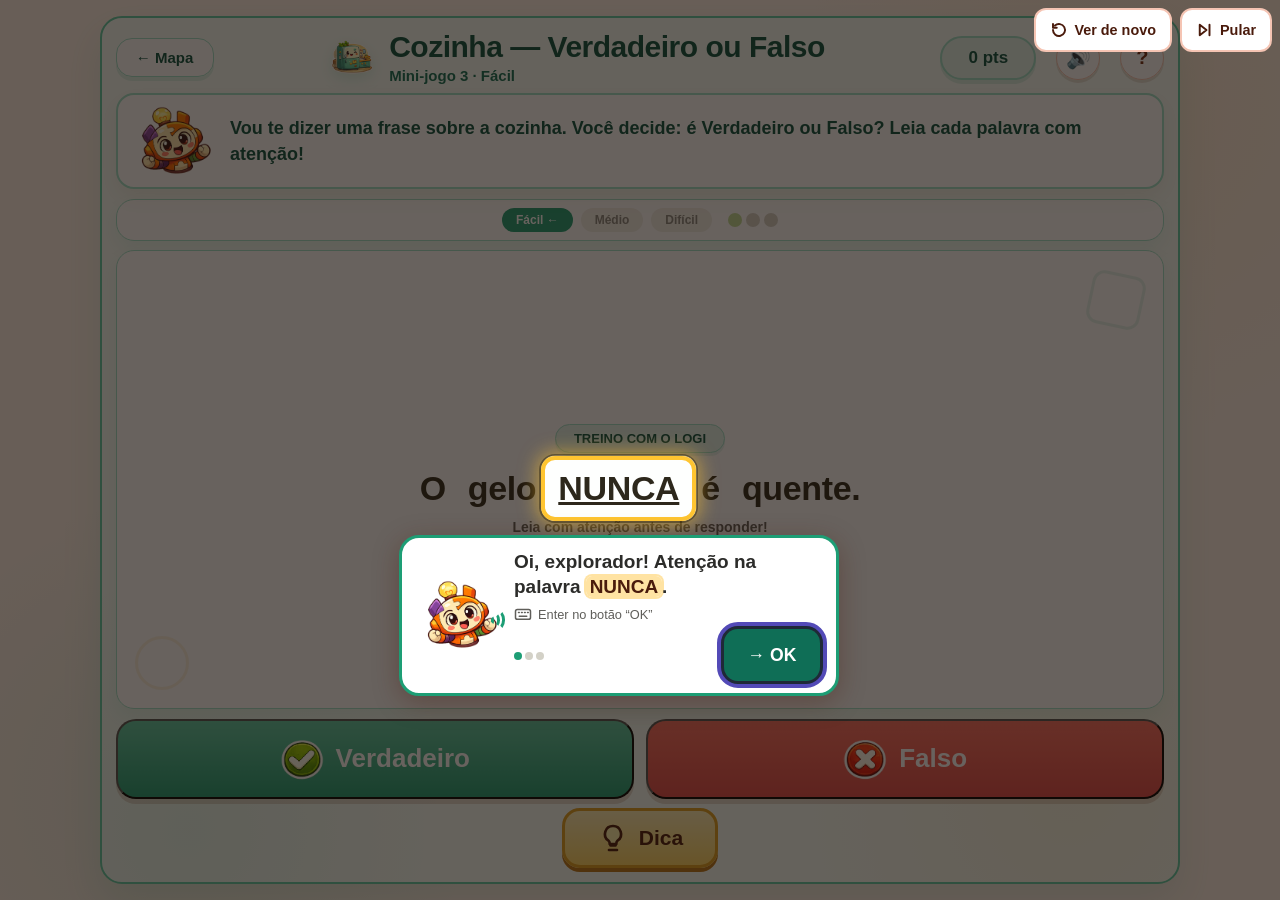
==== commit e0781992: "AB#111 Mais ajustes no Tutorial" ====
--- a/assets/pages/Cozinha.html
+++ b/assets/pages/Cozinha.html
@@ -72,11 +72,11 @@
           </section>
         </section>
 
-        <!-- Dica padronizada -->
-        <section class="cozinha-dica dica dica--verde" id="dica-comodo">
-          <img src="../img/icone-cozinha.png" alt="" class="dica__icone-comodo">
-          <p class="dica__texto dica__texto--verde" id="dica-texto"></p>
-        </section>
+        <!-- Dica do Logi -->
+        <button type="button" class="btn-dica cozinha-btn-dica" id="btn-dica" aria-label="Dica do Logi">
+          <svg class="btn-dica__icone" viewBox="0 0 24 24" aria-hidden="true" focusable="false"><path d="M9 21h6M10 17.5h4M12 3a6 6 0 0 0-3.5 10.9c.6.5 1 1.2 1 2v.6h5v-.6c0-.8.4-1.5 1-2A6 6 0 0 0 12 3z" fill="#FFF3B0" stroke="currentColor" stroke-width="2" stroke-linecap="round" stroke-linejoin="round"/></svg>
+          <span>Dica</span>
+        </button>
       </main>
 
     </section>
@@ -151,7 +151,6 @@
   const COZINHA_INLINE = {
     miniJogo:"Cozinha — Verdadeiro ou Falso", habilidadeBNCC:"EF03CO01",
     instrucaoInstrutor:"Vou te dizer uma frase sobre a cozinha. Você decide: é Verdadeiro ou Falso? Leia cada palavra com atenção!",
-    dica:"Dica: fique de olho nas palavras não, nunca, jamais e sempre!",
     blocos:[
       {id:1,  dificuldade:"Fácil", perguntas:[
         {id:1,  frase:"O fogão serve para aquecer a comida.",       resposta:true,  explicacao:"Sim! O fogão esquenta e cozinha os alimentos."},
@@ -313,13 +312,11 @@
 
     gameData = {
       instrucaoInstrutor: fonte.instrucaoInstrutor,
-      dica:               fonte.dica,
       perguntas,
       tamFase: 3   /* perguntas por fase */
     };
 
     document.getElementById('logi-texto').textContent = gameData.instrucaoInstrutor;
-    document.getElementById('dica-texto').textContent  = gameData.dica;
     renderPergunta();
     atualizarBadge();
     /* Tutorial do Logi: abre sozinho só na 1ª vez */
@@ -511,8 +508,39 @@
   });
 
   /* ---- Item 8 — chama atenção para a Dica após o primeiro erro ---- */
-  function ativarAtencaoDica() { document.getElementById('dica-comodo').classList.add('dica--pulsar'); }
-  function pararAtencaoDica() { document.getElementById('dica-comodo').classList.remove('dica--pulsar'); }
+  function ativarAtencaoDica() { document.getElementById('btn-dica').classList.add('btn-dica--pulsar'); }
+  function pararAtencaoDica() { document.getElementById('btn-dica').classList.remove('btn-dica--pulsar'); }
+
+  /* ---- Dica do Logi: aponta a palavra que muda o sentido da frase (não conta erro nem ponto) ---- */
+  function passosDaDica() {
+    const p = gameData.perguntas[perguntaIdx];
+    const frase = document.getElementById('pergunta-frase');
+    const negacoes = [...frase.querySelectorAll('u')];
+    const chaves = [...frase.querySelectorAll('strong')];
+    const palavras = els => [...new Set(els.map(e => e.textContent.trim().toUpperCase()))];
+    const lista = ps => ps.join(' e ');
+    const passos = [];
+
+    if (negacoes.length) {
+      const ps = palavras(negacoes);
+      passos.push({ destaque: negacoes, evitar: '.cozinha-vf', fala: `Cuidado com a palavra ${lista(ps)}.`, palavraChave: ps });
+    }
+    if (chaves.length) {
+      const ps = palavras(chaves);
+      passos.push({ destaque: chaves, evitar: '.cozinha-vf', fala: negacoes.length ? `Agora, pense em ${lista(ps)}.` : `Atenção na palavra ${lista(ps)}.`, palavraChave: ps });
+    }
+    if (!passos.length) {
+      passos.push({ destaque: frase, evitar: '.cozinha-vf', fala: 'Leia a FRASE com calma.', palavraChave: ['FRASE'] });
+    }
+    return passos;
+  }
+
+  document.getElementById('btn-dica').addEventListener('click', () => {
+    if (!gameData || respondendo || window.Tutorial?.ativo) return;
+    audio.clique();
+    pararAtencaoDica();
+    Tutorial.dica({ comodo: 'cozinha', passos: passosDaDica() });
+  });
 
   document.getElementById('btn-verdadeiro').addEventListener('click', () => { if (gameData) responder(true);  });
   document.getElementById('btn-falso').addEventListener('click',      () => { if (gameData) responder(false); });
@@ -525,6 +553,8 @@
 
   /* ---- Tutorial do Logi: treino com a frase e os botões reais ---- */
   const cozinhaTutorial = {
+    comodo: 'cozinha',
+    ocupado: () => respondendo,
     tutorialDaFase: () => 'cozinha-f1',
     primeiroFoco: () => document.getElementById('btn-verdadeiro'),
 
--- a/assets/css/base.css
+++ b/assets/css/base.css
@@ -197,6 +197,17 @@
 .balao__texto--verde { color: #085041; }
 .balao__texto--marrom{ color: var(--marrom-medio); }
 
+/* Palavra-chave de uma instrução (escrita em MAIÚSCULAS no JSON): mesmo destaque do balão do tutorial */
+.destaque-palavra {
+  background: #FFE3A3;
+  color: #4A1B0C;
+  font-weight: 900;
+  border-radius: 6px;
+  padding: 0 0.25em;
+  box-shadow: 0 0 0 2px #FFE3A3;
+}
+body.alto-contraste .destaque-palavra { background: #ffd700; color: #000; box-shadow: 0 0 0 2px #ffd700; text-decoration: underline; }
+
 /* Imagem do mascote Logi dentro do balão */
 .logi-mascote {
   width: 76px;
@@ -551,6 +562,57 @@
 
 @media (prefers-reduced-motion: reduce) {
   .dica--pulsar { animation: none; }
+}
+
+/* ---------- Botão Dica (igual em todas as telas de jogo) ----------
+   Lâmpada + a palavra "Dica". Ao tocar, o Logi mostra uma cena curta que aponta o problema. */
+.btn-dica {
+  display: inline-flex;
+  align-items: center;
+  justify-content: center;
+  gap: 10px;
+  min-height: 60px;
+  min-width: 156px;
+  padding: 10px 26px;
+  border: 3px solid #E0A020;
+  border-radius: 18px;
+  background: linear-gradient(180deg, #FFF0B8, #FFD866);
+  color: var(--marrom);
+  font: inherit;
+  font-size: calc(21px * var(--escala-fonte));
+  font-weight: 900;
+  cursor: pointer;
+  box-shadow: 0 4px 0 #BA7517;
+  transition: transform 0.1s, box-shadow 0.1s;
+}
+.btn-dica__icone { width: 32px; height: 32px; flex: none; }
+
+/* Tamanho único em todas as salas; só encolhe um pouco em tela pequena ou baixa */
+@media (max-width: 560px), (max-height: 500px) {
+  .btn-dica { min-height: 52px; min-width: 128px; padding: 6px 18px; font-size: calc(18px * var(--escala-fonte)); }
+  .btn-dica__icone { width: 28px; height: 28px; }
+}
+.btn-dica:hover { filter: brightness(1.04); }
+.btn-dica:active { transform: translateY(3px); box-shadow: 0 1px 0 #BA7517; }
+.btn-dica:focus-visible { outline: 4px solid var(--roxo); outline-offset: 3px; }
+.btn-dica:disabled { opacity: 0.5; cursor: not-allowed; }
+
+/* Depois de um erro, o botão pulsa para a criança lembrar que a dica existe */
+.btn-dica--pulsar {
+  animation: dica-pulsar 1.3s ease-in-out infinite;
+  box-shadow: 0 4px 0 #BA7517, 0 0 0 5px rgba(239, 159, 39, 0.45);
+}
+
+@media (prefers-reduced-motion: reduce) {
+  .btn-dica { transition: none; }
+  .btn-dica--pulsar { animation: none; }
+}
+
+body.alto-contraste .btn-dica {
+  background: #000;
+  color: #ffd700;
+  border: 3px solid #ffd700;
+  box-shadow: 0 4px 0 #fff;
 }
 
 /* ---------- Botão de configurações (⚙) ---------- */
--- a/assets/css/cozinha.css
+++ b/assets/css/cozinha.css
@@ -362,18 +362,9 @@
   font-weight: 700;
 }
 
-/* ---------- Dica padronizada ---------- */
-.cozinha-dica {
-  padding: 0.6rem 0.8rem;
-  border-radius: 14px;
-  align-items: center;
-  border: 1.5px solid var(--verde-borda);
-}
-
-.cozinha-dica .dica__texto {
-  font-size: calc(14px * var(--escala-fonte));
-  line-height: 1.4;
-  font-weight: 700;
+/* ---------- Botão Dica ---------- */
+.cozinha-btn-dica {
+  align-self: center;
 }
 
 /* ---------- Responsividade ---------- */
@@ -450,9 +441,6 @@
   .cozinha-feedback .dica { padding: 6px 10px; }
   .cozinha-feedback .dica__texto { font-size: calc(12.5px * var(--escala-fonte)); line-height: 1.35; }
 
-  .cozinha-dica { padding: 0.35rem 0.5rem; gap: 6px; }
-  .cozinha-dica .dica__icone-comodo { width: 22px; height: 22px; }
-  .cozinha-dica .dica__texto { font-size: calc(12px * var(--escala-fonte)); line-height: 1.3; }
 }
 
 @media (max-width: 620px) and (max-height: 620px) {
@@ -511,7 +499,7 @@
   .cozinha-centro > .cozinha-pergunta { grid-area: pergunta; min-height: 0; padding: 0.5rem; }
   .cozinha-vf { grid-area: vf; gap: 0.4rem; }
   .cozinha-feedback { grid-area: fb; }
-  .cozinha-dica { grid-area: dica; align-self: end; }
+  .cozinha-btn-dica { grid-area: dica; align-self: end; justify-self: center; }
   .nivel { padding: 3px 9px; font-size: calc(10.5px * var(--escala-fonte)); }
   .cozinha-pergunta__numero { padding: 3px 10px; font-size: calc(10.5px * var(--escala-fonte)); margin-bottom: 0.4rem; }
   .cozinha-pergunta__frase { font-size: calc(20px * var(--escala-fonte)); }
@@ -520,7 +508,4 @@
   .cozinha-vf__img { width: 26px; height: 26px; }
   .cozinha-feedback .dica { padding: 4px 8px; }
   .cozinha-feedback .dica__texto { font-size: calc(11.5px * var(--escala-fonte)); line-height: 1.3; }
-  .cozinha-dica { padding: 0.25rem 0.4rem; gap: 5px; }
-  .cozinha-dica .dica__icone-comodo { display: none; }
-  .cozinha-dica .dica__texto { font-size: calc(11px * var(--escala-fonte)); line-height: 1.25; }
-}
+}
--- a/assets/css/tutorial.css
+++ b/assets/css/tutorial.css
@@ -1,73 +1,289 @@
 /* =============================================================
-   tutorial.css — Tutorial interativo do Logi
+   tutorial.css — Tutorial interativo do Logi (overlay "jogos famosos")
    Depende de: base.css (tokens --laranja, --roxo, --escala-fonte…)
+
+   Camada #tut: escurece a tela (SVG com buraco no alvo), anel de
+   destaque, mãozinha, balão do Logi e botões Pular / Ver de novo.
    ============================================================= */
 
-/* ---------- Painel do Logi (fixo na base da tela) ---------- */
-.tut-painel {
+.tut {
   --tut-card: #FFFFFF;
   --tut-texto: #2C2C2A;
   --tut-texto-2: #5F5E5A;
-  --tut-borda: var(--laranja);
+  /* Cor do cômodo: borda do balão, botão OK e bolinhas (trocada por [data-comodo] abaixo) */
+  --tut-cor: var(--laranja);
+  --tut-botao: var(--laranja);
+  --tut-borda: var(--tut-cor);
   --tut-chave-bg: #FFE3A3;
   --tut-chave-fg: #4A1B0C;
   --tut-brilho: #FFC531;
-
-  position: fixed;
-  left: 50%;
-  bottom: 8px;
-  transform: translateX(-50%);
+  --tut-escuro: rgba(24, 14, 8, 0.65);
+
+  position: fixed;
+  inset: 0;
   z-index: 1000;
-
-  width: min(980px, calc(100vw - 16px));
-  max-height: 46vh;
-  overflow-y: auto;
-
+  pointer-events: none;
+  opacity: 0;
+  transition: opacity 0.25s cubic-bezier(0, 0, 0, 1);
+  font-size: calc(16px * var(--escala-fonte, 1));
+}
+.tut[hidden] { display: none; }
+
+/* Cada cômodo tem a sua cor: o balão do tutorial combina com a página.
+   --tut-botao é um tom mais escuro, para o texto branco do OK ter contraste. */
+.tut[data-comodo="quarto"]   { --tut-cor: var(--roxo);  --tut-botao: #534AB7; }
+.tut[data-comodo="cozinha"]  { --tut-cor: var(--verde); --tut-botao: #0F6E56; }
+.tut[data-comodo="despensa"] { --tut-cor: #8D4E00;      --tut-botao: #8D4E00; }
+.tut--on { opacity: 1; }
+.tut--saindo { opacity: 0; transition-duration: 0.15s; transition-timing-function: cubic-bezier(0.3, 0, 1, 1); }
+
+.tut *:focus-visible {
+  outline: 4px solid var(--roxo);
+  outline-offset: 3px;
+}
+
+/* ---------- Escurecimento com buraco ---------- */
+.tut-dim { position: absolute; inset: 0; width: 100%; height: 100%; pointer-events: none; }
+.tut-dim-path { fill: var(--tut-escuro); pointer-events: auto; }
+
+/* ---------- Anel de destaque (zoom, pulso, ripple) ---------- */
+.tut-alvo {
+  position: fixed;
+  display: none;
+  border-radius: 14px;
+  pointer-events: none;
+}
+.tut-alvo--on { display: block; }
+.tut-alvo i {
+  position: absolute;
+  inset: 0;
+  border-radius: inherit;
+  border: 4px solid var(--tut-brilho);
+  box-shadow: 0 0 0 2px rgba(0, 0, 0, 0.35), 0 0 18px 4px rgba(255, 197, 49, 0.55);
+  animation: tut-pulso 2s ease-in-out infinite;
+}
+.tut-alvo i::after {
+  content: '';
+  position: absolute;
+  inset: -4px;
+  border-radius: inherit;
+  border: 3px solid var(--tut-brilho);
+  opacity: 0;
+  animation: tut-ripple 2s ease-out infinite;
+}
+.tut--forte .tut-alvo i { border-width: 8px; box-shadow: 0 0 0 3px rgba(0, 0, 0, 0.45), 0 0 28px 10px rgba(255, 197, 49, 0.85); }
+.tut-alvo--certo i { border-color: #1D9E75; box-shadow: 0 0 0 2px rgba(0, 0, 0, 0.35), 0 0 22px 6px rgba(29, 158, 117, 0.7); animation: none; }
+.tut-alvo--certo i::after { display: none; }
+@keyframes tut-pulso  { 0%, 100% { transform: scale(1); } 50% { transform: scale(1.1); } }
+@keyframes tut-ripple { 0%, 40% { transform: scale(1); opacity: 0; } 50% { opacity: 0.8; } 100% { transform: scale(1.4); opacity: 0; } }
+
+/* ---------- Mãozinha fantasma ---------- */
+.tut-mao {
+  position: fixed;
+  left: 0; top: 0;
+  width: 54px; height: 54px;
+  z-index: 1001;
+  pointer-events: none;
+  opacity: 0;
+  transform-origin: 16px 6px;
+  filter: drop-shadow(0 4px 6px rgba(0, 0, 0, 0.35));
+}
+.tut-mao--on { animation: tut-mao-toca 1.4s ease-in-out var(--tut-n, 2) both; }
+.tut-mao--on .tut-anel { transform-origin: 16px 6px; animation: tut-mao-anel 1.4s ease-out var(--tut-n, 2) both; }
+.tut-mao--estatica { opacity: 0.95; }
+.tut-mao .tut-anel { opacity: 0; }
+@keyframes tut-mao-toca {
+  0%   { opacity: 0; transform: translate(46px, 56px) scale(1); }
+  20%  { opacity: 1; transform: translate(0, 0) scale(1); }
+  40%  { opacity: 1; transform: translate(0, 0) scale(0.88); }
+  55%  { opacity: 1; transform: translate(0, 0) scale(1); }
+  80%  { opacity: 1; transform: translate(0, 0) scale(1); }
+  100% { opacity: 0; transform: translate(46px, 56px) scale(1); }
+}
+@keyframes tut-mao-anel {
+  0%, 38% { opacity: 0; transform: scale(0.3); }
+  42%     { opacity: 0.9; transform: scale(0.3); }
+  70%, 100% { opacity: 0; transform: scale(1.6); }
+}
+
+/* ---------- Botões Pular e Ver de novo (canto superior direito) ---------- */
+.tut-barra {
+  position: fixed;
+  top: 8px;
+  right: 8px;
+  z-index: 1002;
+  display: flex;
+  gap: 8px;
+  pointer-events: auto;
+}
+
+.tut-btn {
+  display: inline-flex;
+  align-items: center;
+  gap: 6px;
+  min-height: 44px;
+  padding: 6px 14px;
+  border: 2px solid var(--laranja-borda, #F0997B);
+  border-radius: 12px;
+  background: var(--branco, #fff);
+  color: var(--marrom, #4A1B0C);
+  font: inherit;
+  font-size: 0.9em;
+  font-weight: 800;
+  cursor: pointer;
+}
+.tut-btn svg { width: 18px; height: 18px; flex: none; }
+.tut-btn:hover { border-color: var(--tut-cor); }
+
+/* ---------- Balão do Logi ---------- */
+.tut-tip {
+  position: fixed;
+  z-index: 1002;
+  box-sizing: border-box;
+  width: max-content;
+  max-width: min(440px, calc(100vw - 16px));
   display: grid;
   grid-template-columns: auto minmax(0, 1fr);
-  gap: 14px;
+  gap: 12px;
   align-items: center;
   padding: 12px 16px;
-
   background: var(--tut-card);
   color: var(--tut-texto);
   border: 3px solid var(--tut-borda);
   border-radius: 20px;
-  box-shadow: 0 -4px 26px rgba(74, 27, 12, 0.28);
-  font-size: calc(16px * var(--escala-fonte, 1));
-}
-
-.tut-painel[hidden] { display: none; }
-
-.tut-painel:focus-visible,
-.tut-painel *:focus-visible {
-  outline: 4px solid var(--roxo);
-  outline-offset: 3px;
-}
-
-/* A página ganha folga para o painel não cobrir os botões */
-body.tut-aberto {
-  padding-bottom: calc(var(--tut-h, 170px) + 24px);
-}
-
-/* ---------- Logi ---------- */
-.tut-logi-area {
-  position: relative;
-  display: flex;
-  flex-direction: column;
+  box-shadow: 0 6px 26px rgba(74, 27, 12, 0.35);
+  pointer-events: auto;
+}
+.tut-tip--in { animation: tut-tip-in 0.2s 0.1s cubic-bezier(0.05, 0.7, 0.1, 1) both; }
+@keyframes tut-tip-in { from { opacity: 0; transform: translateY(8px); } to { opacity: 1; transform: none; } }
+
+.tut-tip-corpo { min-width: 0; display: flex; flex-direction: column; gap: 6px; }
+
+/* Cena de dica: etiqueta "Dica" no balão e sem o "Ver de novo" */
+.tut-etiqueta {
+  align-self: flex-start;
+  display: inline-flex;
   align-items: center;
-  justify-content: flex-end;
-  width: 124px;
-}
-
+  gap: 5px;
+  padding: 2px 10px 2px 6px;
+  border-radius: 999px;
+  background: var(--tut-chave-bg);
+  color: var(--tut-chave-fg);
+  font-size: 0.8em;
+  font-weight: 900;
+  letter-spacing: 0.04em;
+  text-transform: uppercase;
+}
+.tut-etiqueta[hidden] { display: none; }
+.tut-etiqueta svg { width: 18px; height: 18px; flex: none; }
+.tut--dica #tut-reiniciar { display: none; }
+
+.tut-fala {
+  font-size: calc(19px * var(--escala-fonte, 1));
+  font-weight: 700;
+  line-height: 1.3;
+  color: var(--tut-texto);
+}
+.tut-fala.tut-pop { animation: tut-pop 0.35s ease; }
+@keyframes tut-pop { 0% { transform: scale(0.94); opacity: 0.3; } 100% { transform: none; opacity: 1; } }
+
+mark.tut-chave {
+  background: var(--tut-chave-bg);
+  color: var(--tut-chave-fg);
+  font-weight: 800;
+  border-radius: 6px;
+  padding: 0 0.2em;
+  box-shadow: 0 0 0 2px var(--tut-chave-bg);
+}
+
+.tut-tecla {
+  display: flex; align-items: center; gap: 6px; flex-wrap: wrap;
+  font-size: 0.8em; color: var(--tut-texto-2);
+}
+.tut-tecla:empty { display: none; }
+.tut-tecla svg { width: 18px; height: 18px; flex: none; }
+
+.tut-tip-rodape { display: flex; align-items: center; justify-content: space-between; gap: 10px; min-height: 12px; }
+.tut-passo { font-size: 0.8em; }
+.tut-bolinhas { display: inline-flex; gap: 3px; }
+.tut-bolinhas i { width: 8px; height: 8px; border-radius: 50%; background: var(--cinza-claro, #D3D1C7); }
+.tut-bolinhas i.on { background: var(--tut-cor); }
+
+.tut-ok {
+  min-width: 96px;
+  min-height: 52px;
+  padding: 8px 22px;
+  border: 0;
+  border-radius: 14px;
+  background: var(--tut-botao);
+  color: #fff;
+  font: inherit;
+  font-size: 1.1em;
+  font-weight: 800;
+  cursor: pointer;
+  box-shadow: 0 4px 0 rgba(0, 0, 0, 0.18);
+}
+.tut-ok[hidden] { display: none; }
+.tut-ok:hover { filter: brightness(1.06); }
+
+.tut-sr {
+  position: absolute !important;
+  width: 1px; height: 1px;
+  margin: -1px; padding: 0; border: 0;
+  overflow: hidden;
+  clip: rect(0 0 0 0);
+  clip-path: inset(50%);
+  white-space: nowrap;
+}
+
+/* ---------- Confirmação de "Pular" ---------- */
+.tut-confirma {
+  position: fixed;
+  inset: 0;
+  z-index: 1003;
+  display: none;
+  align-items: center;
+  justify-content: center;
+  background: rgba(24, 14, 8, 0.45);
+  pointer-events: auto;
+}
+.tut-confirma--on { display: flex; }
+.tut-confirma-card {
+  width: min(420px, calc(100vw - 24px));
+  padding: 20px;
+  text-align: center;
+  background: var(--tut-card);
+  color: var(--tut-texto);
+  border: 3px solid var(--tut-borda);
+  border-radius: 22px;
+  box-shadow: 0 8px 30px rgba(74, 27, 12, 0.4);
+}
+.tut-confirma-card p { font-size: calc(20px * var(--escala-fonte, 1)); font-weight: 800; margin-bottom: 16px; }
+.tut-confirma-botoes { display: flex; gap: 12px; justify-content: center; flex-wrap: wrap; }
+.tut-grande {
+  flex: 1 1 140px;
+  min-height: 64px;
+  border-radius: 16px;
+  border: 3px solid var(--tut-cor);
+  font: inherit;
+  font-size: 1.15em;
+  font-weight: 800;
+  cursor: pointer;
+}
+.tut-grande--nao { background: var(--tut-botao); color: #fff; }
+.tut-grande--sim { background: #fff; color: var(--marrom, #4A1B0C); }
+
+.tut-btn-ajuda { margin-top: 1rem; width: 100%; }
+.tut-btn-ajuda[hidden] { display: none; }
+
+/* ---------- Logi (estados trocados por passo) ---------- */
 .tut-logi {
   position: relative;
-  width: 118px;
+  width: 84px;
   aspect-ratio: 434 / 364;
   max-width: 100%;
   transform-origin: 50% 100%;
 }
-
 .tut-logi img {
   position: absolute;
   inset: 0;
@@ -97,7 +313,7 @@
 .tut-ondas { position: absolute; right: -6%; top: 42%; width: 22%; height: 30%; opacity: 0; }
 .tut-ondas i {
   position: absolute; left: 0; top: 50%;
-  border: 3px solid var(--laranja);
+  border: 3px solid var(--tut-cor);
   border-left: 0; border-top-color: transparent; border-bottom-color: transparent;
   border-radius: 50%;
   transform: translateY(-50%);
@@ -109,7 +325,7 @@
 
 .tut-seta {
   position: absolute; left: -16%; top: 46%; width: 22%; height: 16%;
-  opacity: 0; background: var(--laranja);
+  opacity: 0; background: var(--tut-cor);
   clip-path: polygon(0 50%, 45% 0, 45% 30%, 100% 30%, 100% 70%, 45% 70%, 45% 100%);
 }
 
@@ -155,124 +371,8 @@
 @keyframes tut-respira  { 0%, 100% { transform: scale(1); } 50% { transform: scale(1.03, 0.98); } }
 @keyframes tut-entra    { 0% { transform: translateX(120%) translateY(-30%) rotate(20deg); opacity: 0; } 100% { transform: none; opacity: 1; } }
 
-.tut-painel.tut-pausado .tut-logi,
-.tut-painel.tut-pausado .tut-logi * { animation-play-state: paused !important; }
-
-.tut-selo-vez {
-  position: absolute;
-  top: -10px;
-  left: 50%;
-  transform: translateX(-50%);
-  z-index: 2;
-  white-space: nowrap;
-  padding: 3px 14px;
-  border-radius: 999px;
-  background: var(--roxo);
-  color: #fff;
-  font-weight: 800;
-  font-size: 0.9em;
-  box-shadow: 0 3px 0 rgba(0, 0, 0, 0.15);
-}
-.tut-selo-vez[hidden] { display: none; }
-
-/* ---------- Texto, legenda e controles ---------- */
-.tut-corpo { min-width: 0; display: flex; flex-direction: column; gap: 6px; }
-
-.tut-topo {
-  display: flex; flex-wrap: wrap; align-items: center; justify-content: space-between; gap: 4px 12px;
-  font-size: 0.8em; font-weight: 800; color: var(--tut-texto-2);
-}
-.tut-nome { text-transform: uppercase; letter-spacing: 0.6px; }
-.tut-passo { display: inline-flex; align-items: center; gap: 8px; }
-.tut-bolinhas { display: inline-flex; gap: 3px; }
-.tut-bolinhas i { width: 8px; height: 8px; border-radius: 50%; background: var(--cinza-claro, #D3D1C7); }
-.tut-bolinhas i.on { background: var(--laranja); }
-
-.tut-fala {
-  font-size: 1.35em;
-  font-weight: 700;
-  line-height: 1.3;
-  color: var(--tut-texto);
-}
-.tut-fala.tut-pop { animation: tut-pop 0.35s ease; }
-@keyframes tut-pop { 0% { transform: scale(0.94); opacity: 0.3; } 100% { transform: none; opacity: 1; } }
-
-mark.tut-chave {
-  background: var(--tut-chave-bg);
-  color: var(--tut-chave-fg);
-  font-weight: 800;
-  border-radius: 6px;
-  padding: 0 0.2em;
-  box-shadow: 0 0 0 2px var(--tut-chave-bg);
-}
-
-.tut-tecla {
-  display: flex; align-items: center; gap: 6px; flex-wrap: wrap;
-  font-size: 0.85em; color: var(--tut-texto-2); min-height: 1.2em;
-}
-.tut-tecla svg { width: 20px; height: 20px; flex: none; }
-
-.tut-acoes { display: flex; flex-wrap: wrap; gap: 8px; }
-
-.tut-btn {
-  min-height: 40px;
-  padding: 6px 14px;
-  border: 2px solid var(--laranja-borda);
-  border-radius: 12px;
-  background: var(--laranja-fundo);
-  color: var(--marrom);
-  font: inherit;
-  font-size: 0.9em;
-  font-weight: 800;
-  cursor: pointer;
-}
-.tut-btn:hover { border-color: var(--laranja); }
-.tut-btn--pular { margin-left: auto; background: var(--branco); }
-.tut-btn[aria-pressed="true"]#tut-voz { background: var(--verde-fundo); border-color: var(--verde-claro); }
-
-.tut-atalhos { font-size: 0.72em; color: var(--tut-texto-2); }
-.tut-atalhos kbd {
-  font-family: ui-monospace, Consolas, monospace;
-  border: 2px solid var(--tut-texto-2);
-  border-bottom-width: 3px;
-  border-radius: 6px;
-  padding: 0 5px;
-  background: var(--tut-card);
-  color: var(--tut-texto);
-}
-
-.tut-sr {
-  position: absolute !important;
-  width: 1px; height: 1px;
-  margin: -1px; padding: 0; border: 0;
-  overflow: hidden;
-  clip: rect(0 0 0 0);
-  clip-path: inset(50%);
-  white-space: nowrap;
-}
-
-.tut-btn-ajuda { margin-top: 1rem; width: 100%; }
-.tut-btn-ajuda[hidden] { display: none; }
-
-/* ---------- Mãozinha fantasma ---------- */
-.tut-mao {
-  position: fixed;
-  left: 0; top: 0;
-  width: 54px; height: 54px;
-  z-index: 1001;
-  pointer-events: none;
-  opacity: 0;
-  transition: transform 0.75s cubic-bezier(0.45, 0.05, 0.3, 1), opacity 0.3s;
-  filter: drop-shadow(0 4px 6px rgba(0, 0, 0, 0.25));
-}
-.tut-mao--on { opacity: 0.92; }
-.tut-mao .tut-anel { transform-origin: 16px 8px; opacity: 0; }
-.tut-mao--toque .tut-anel { animation: tut-anel 0.5s ease-out; }
-.tut-mao--toque .tut-dedo { animation: tut-aperta 0.5s ease; }
-@keyframes tut-anel   { 0% { opacity: 0.9; transform: scale(0.3); } 100% { opacity: 0; transform: scale(1.6); } }
-@keyframes tut-aperta { 50% { transform: translateY(3px) scale(0.95); } }
-
-/* ---------- Destaques nos elementos reais da fase ---------- */
+
+/* ---------- Classes usadas pelas páginas (destaques dentro do jogo) ---------- */
 .tut-brilha {
   position: relative;
   z-index: 2;
@@ -281,12 +381,6 @@
 @keyframes tut-brilha {
   0%, 100% { box-shadow: 0 0 0 3px #FFC531, 0 0 0 0 rgba(255, 197, 49, 0); }
   50%      { box-shadow: 0 0 0 5px #FFC531, 0 0 22px 8px rgba(255, 197, 49, 0.65); }
-}
-
-.tut-alvo-vez {
-  outline: 4px dashed var(--roxo);
-  outline-offset: 5px;
-  animation: tut-brilha 1s ease-in-out infinite;
 }
 
 .tut-balanca { animation: tut-balanca 0.45s ease; }
@@ -315,57 +409,54 @@
 
 /* ---------- Responsivo ---------- */
 @media (max-width: 820px) {
-  .tut-painel { gap: 10px; padding: 10px 12px; border-radius: 16px; }
-  .tut-logi-area { width: 84px; }
-  .tut-logi { width: 80px; }
-  .tut-fala { font-size: 1.15em; }
-  .tut-atalhos { display: none; }
+  .tut-tip { padding: 10px 12px; border-radius: 16px; gap: 10px; }
+  .tut-logi { width: 64px; }
 }
 
 @media (max-width: 560px) {
-  .tut-painel { grid-template-columns: 54px minmax(0, 1fr); align-items: start; max-height: 52vh; gap: 8px; bottom: 4px; width: calc(100vw - 8px); padding: 8px 10px; }
-  .tut-logi-area { width: 54px; margin-top: 18px; }
+  .tut-tip { grid-template-columns: 54px minmax(0, 1fr); align-items: start; padding: 8px 10px; gap: 8px; }
   .tut-logi { width: 54px; }
-  .tut-selo-vez { top: -16px; font-size: 0.75em; padding: 2px 8px; }
-  .tut-corpo { padding-top: 0; gap: 4px; }
-  .tut-btn { min-height: 38px; padding: 4px 10px; font-size: 0.82em; }
-  .tut-fala { font-size: 1.08em; }
-}
-
-/* ---------- Movimento reduzido: sem mão animada, só destaques ---------- */
+  .tut-fala { font-size: calc(18px * var(--escala-fonte, 1)); }
+  .tut-tecla { display: none; }
+  .tut-btn { padding: 6px 10px; font-size: 0.85em; }
+  .tut-ok { min-height: 48px; }
+}
+
+/* ---------- Movimento reduzido: anel estático, mão parada, sem zoom ---------- */
 @media (prefers-reduced-motion: reduce) {
-  .tut-mao { display: none; }
-  .tut-logi, .tut-logi *, .tut-fala.tut-pop, .tut-balanca { animation: none !important; }
+  .tut { transition-duration: 0.15s; transition-timing-function: linear; }
+  .tut-alvo i { animation: none; border-width: 4px; }
+  .tut-alvo i::after { display: none; }
+  .tut-mao--on { animation: none; }
+  .tut-logi, .tut-logi *, .tut-fala.tut-pop, .tut-tip--in, .tut-balanca { animation: none !important; }
   .tut-brilha { animation: none; outline: 5px solid #FFC531; outline-offset: 3px; box-shadow: none; }
-  .tut-alvo-vez { animation: none; }
-  .tut-mao { transition: none; }
 }
 
 /* ---------- Alto contraste ---------- */
-body.alto-contraste .tut-painel {
+body.alto-contraste .tut {
   --tut-card: #000;
   --tut-texto: #fff;
   --tut-texto-2: #fff;
   --tut-borda: #fff;
   --tut-chave-bg: #ffd700;
   --tut-chave-fg: #000;
-  border-width: 4px;
-}
+  --tut-brilho: #ffd700;
+  --tut-escuro: rgba(0, 0, 0, 0.82);
+}
+body.alto-contraste .tut-tip,
+body.alto-contraste .tut-confirma-card { border-width: 4px; }
 body.alto-contraste .tut-btn,
-body.alto-contraste .tut-btn--pular {
-  background: #000; color: #fff; border: 3px solid #fff;
-}
+body.alto-contraste .tut-grande--sim { background: #000; color: #fff; border: 3px solid #fff; }
 body.alto-contraste .tut-btn:hover { border-color: #ffd700; }
-body.alto-contraste .tut-btn[aria-pressed="true"]#tut-voz { background: #003b46; border-color: #00e5ff; }
-body.alto-contraste .tut-selo-vez { background: #ffd700; color: #000; }
+body.alto-contraste .tut-ok,
+body.alto-contraste .tut-grande--nao { background: #ffd700; color: #000; border-color: #fff; }
 body.alto-contraste .tut-bolinhas i { background: #555; border: 1px solid #fff; }
 body.alto-contraste .tut-bolinhas i.on { background: #00e5ff; }
 body.alto-contraste mark.tut-chave { text-decoration: underline 3px; }
+body.alto-contraste .tut-alvo i { box-shadow: 0 0 0 3px #000, 0 0 0 7px #ffd700; }
+body.alto-contraste .tut *:focus-visible { outline-color: #00e5ff; }
+body.alto-contraste .tut-trilha { color: #ffd700; }
 body.alto-contraste .tut-brilha { box-shadow: 0 0 0 4px #ffd700, 0 0 0 8px #000; }
-body.alto-contraste .tut-alvo-vez { outline-color: #00e5ff; outline-width: 5px; }
-body.alto-contraste .tut-painel *:focus-visible,
-body.alto-contraste .tut-painel:focus-visible { outline-color: #00e5ff; }
-body.alto-contraste .tut-trilha { color: #ffd700; }
 body.alto-contraste .tut-btn-ajuda { background: #000 !important; color: #fff !important; border-color: #fff !important; }
 @media (prefers-reduced-motion: reduce) {
   body.alto-contraste .tut-brilha { outline-color: #ffd700; }
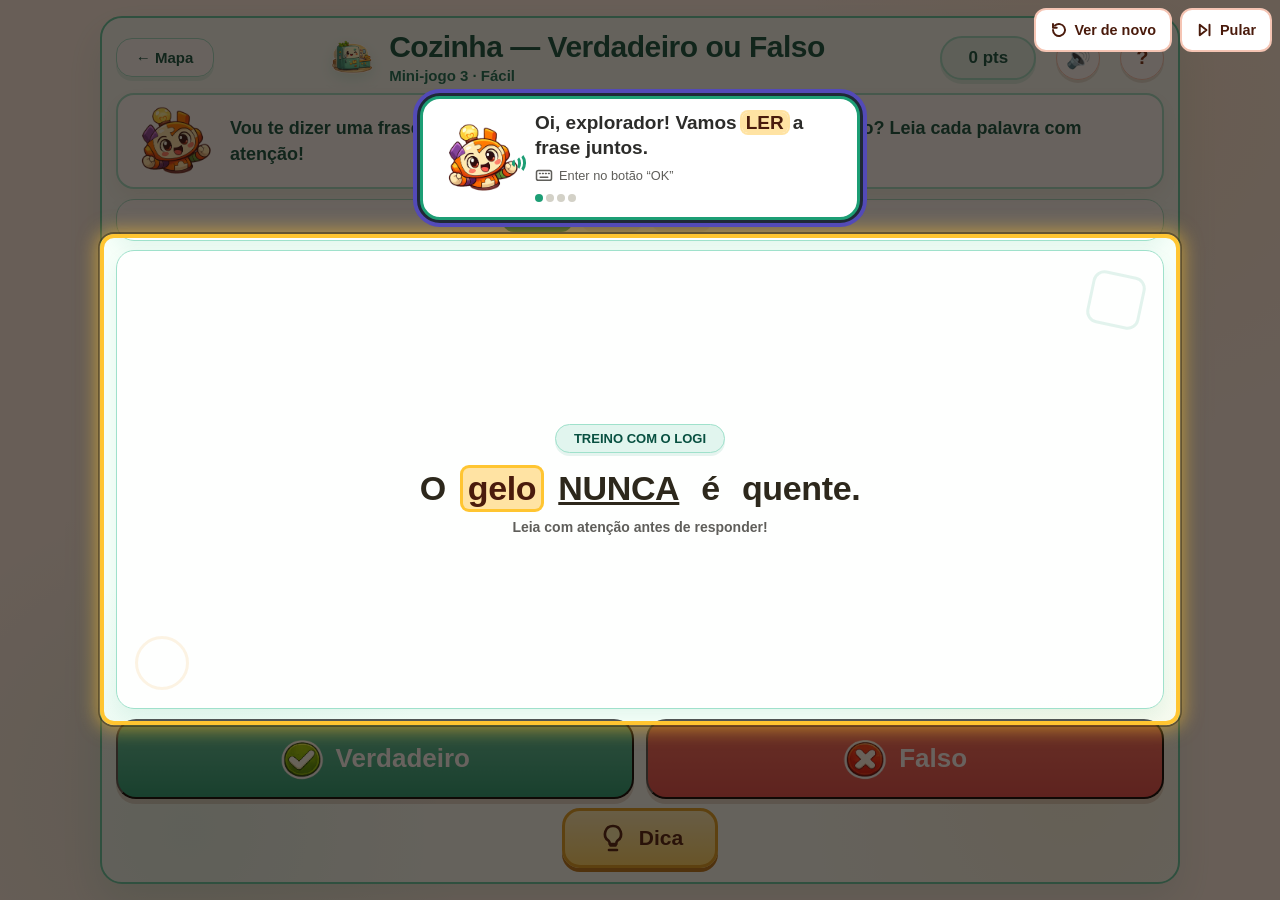
==== commit 7ddeccdf: "AB#111 Criando Tutorial despensa e Corrindo Erros" ====
--- a/assets/pages/Cozinha.html
+++ b/assets/pages/Cozinha.html
@@ -69,6 +69,7 @@
           <section class="dica" id="feedback-dica">
             <span class="dica__emoji" aria-hidden="true">💡</span>
             <p class="dica__texto" id="feedback-texto"></p>
+            <button type="button" class="btn btn--verde cozinha-proxima" id="btn-proxima">Próxima →</button>
           </section>
         </section>
 
@@ -351,6 +352,7 @@
     document.getElementById('pergunta-numero').textContent = `${faseAtual} · Pergunta ${idxNaFase + 1} de ${gameData.tamFase}`;
     document.getElementById('pergunta-frase').innerHTML    = destacarFrase(p.frase, p.palavraChave);
     document.getElementById('feedback-area').style.display = 'none';
+    document.getElementById('btn-proxima').style.display = 'none';
     buildNivelTabs(faseAtual);
     renderProgresso();
     habilitarBotoes(true);
@@ -402,31 +404,40 @@
     const p  = gameData.perguntas[perguntaIdx];
     const ok = escolha === p.resposta;
 
+    /* Só "Correto!" ou "Errado!" + a explicação. A abertura do texto do JSON ("Sim!", "Errado!",
+       "Verdade!"…) sai, senão fica "Correto! Errado! O ovo…" e confunde a criança. */
+    const explicacao = (p.explicacao || '').replace(/^(Sim|Não|Certo|Correto|Verdade|Errado)\s*[!.,:]\s*/i, '').trim();
+
     if (ok) {
       acertos++;
       audio.acerto();
-      mostrarFeedback(p.explicacao ? `Correto! ${p.explicacao}` : 'Correto! Muito bem!', 'verde');
+      mostrarFeedback(explicacao ? `Correto! ${explicacao}` : 'Correto! Muito bem!', 'verde');
     } else {
       audio.erro();
-      ativarAtencaoDica();
       const correta = p.resposta ? 'Verdadeiro' : 'Falso';
-      mostrarFeedback(
-        p.explicacao ? `A resposta é ${correta}. ${p.explicacao}` : `Ops! A resposta correta é ${correta}.`,
-        'erro'
-      );
+      mostrarFeedback(explicacao ? `Errado! ${explicacao}` : `Errado! A resposta correta é ${correta}.`, 'erro');
     }
 
     atualizarBadge();
 
-    setTimeout(() => {
-      perguntaIdx++;
-      respondendo = false;
-      if (perguntaIdx >= gameData.perguntas.length) {
-        conclusao();
-      } else {
-        renderPergunta();
-      }
-    }, 1200);
+    /* Não passa sozinha: a criança lê o feedback com calma e toca em "Próxima" quando quiser */
+    const ultima = perguntaIdx >= gameData.perguntas.length - 1;
+    const btn = document.getElementById('btn-proxima');
+    btn.textContent = ultima ? 'Ver resultado →' : 'Próxima →';
+    btn.style.display = '';
+    btn.focus({ preventScroll: true });
+  }
+
+  function proximaPergunta() {
+    if (!respondendo || window.Tutorial?.ativo) return;
+    document.getElementById('btn-proxima').style.display = 'none';
+    perguntaIdx++;
+    respondendo = false;
+    if (perguntaIdx >= gameData.perguntas.length) {
+      conclusao();
+    } else {
+      renderPergunta();
+    }
   }
 
   function mostrarFeedback(msg, tipo) {
@@ -441,6 +452,8 @@
   function habilitarBotoes(on) {
     document.getElementById('btn-verdadeiro').disabled = !on;
     document.getElementById('btn-falso').disabled      = !on;
+    /* A Dica é da pergunta atual: depois de responder, fica apagada até a criança tocar em "Próxima" */
+    document.getElementById('btn-dica').disabled       = !on;
   }
 
   /* ---- Conclusão ---- */
@@ -542,6 +555,7 @@
     Tutorial.dica({ comodo: 'cozinha', passos: passosDaDica() });
   });
 
+  document.getElementById('btn-proxima').addEventListener('click', proximaPergunta);
   document.getElementById('btn-verdadeiro').addEventListener('click', () => { if (gameData) responder(true);  });
   document.getElementById('btn-falso').addEventListener('click',      () => { if (gameData) responder(false); });
 
--- a/assets/css/base.css
+++ b/assets/css/base.css
@@ -206,6 +206,8 @@
   padding: 0 0.25em;
   box-shadow: 0 0 0 2px #FFE3A3;
 }
+/* A palavra VERMELHAS fica vermelha (contraste ~5:1 sobre o fundo creme) */
+.destaque-palavra--vermelha { color: #B3261E; }
 body.alto-contraste .destaque-palavra { background: #ffd700; color: #000; box-shadow: 0 0 0 2px #ffd700; text-decoration: underline; }
 
 /* Imagem do mascote Logi dentro do balão */
--- a/assets/css/cozinha.css
+++ b/assets/css/cozinha.css
@@ -360,11 +360,32 @@
 .cozinha-feedback .dica__texto {
   font-size: calc(15px * var(--escala-fonte));
   font-weight: 700;
+  flex: 1;
+}
+
+/* Botão Próxima: à direita, na mesma linha do feedback (a pergunta só muda quando a criança toca) */
+.cozinha-proxima {
+  flex: 0 0 auto;
+  width: auto;
+  margin-left: auto;
+  min-height: 44px;
+  padding: 0.45rem 1.1rem;
+  font-size: calc(17px * var(--escala-fonte));
+  font-weight: 900;
+  white-space: nowrap;
 }
 
 /* ---------- Botão Dica ---------- */
 .cozinha-btn-dica {
   align-self: center;
+}
+
+/* Depois de responder, a Dica fica apagada, igual aos botões Verdadeiro / Falso */
+.cozinha-btn-dica:disabled {
+  opacity: 0.65;
+  cursor: not-allowed;
+  filter: none;
+  transform: none;
 }
 
 /* ---------- Responsividade ---------- */
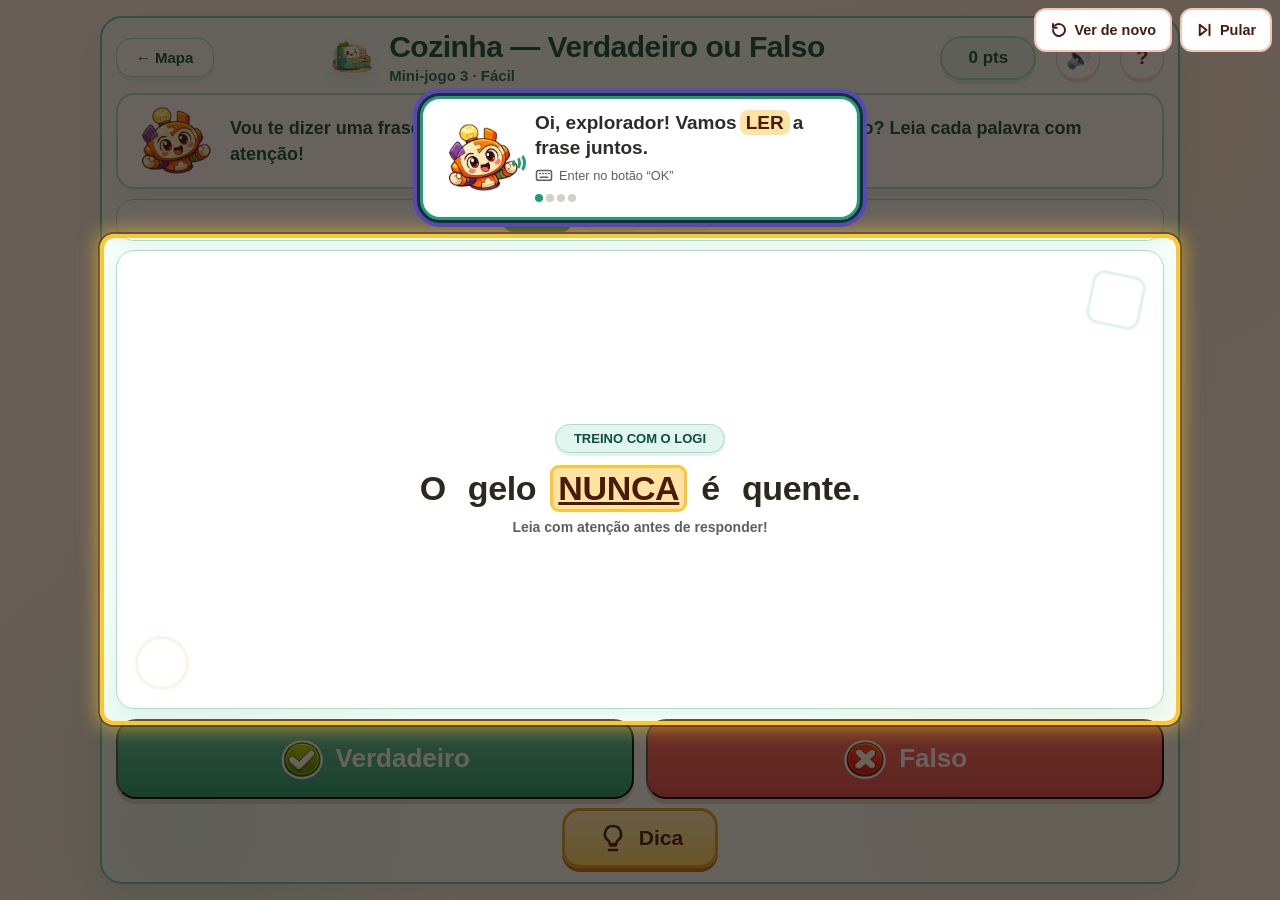
==== commit 6e63b3b7: "AB#98 Aprimoramento da tela Como Jogar Adicionando Tutoriais" ====
--- a/assets/pages/Cozinha.html
+++ b/assets/pages/Cozinha.html
@@ -7,6 +7,7 @@
   <link rel="stylesheet" href="../css/base.css">
   <link rel="stylesheet" href="../css/cozinha.css">
   <link rel="stylesheet" href="../css/tutorial.css">
+  <link rel="stylesheet" href="../css/como-jogar.css">
 </head>
 <body class="pagina-cozinha">
 
@@ -86,42 +87,10 @@
 
   <!-- Modal de Como jogar / Objetivo -->
   <div class="modal-overlay" id="modal-ajuda" role="dialog" aria-modal="true" aria-labelledby="modal-ajuda-titulo" style="display:none;">
-    <section class="modal modal-ajuda">
+    <section class="modal modal-ajuda cj-modal">
       <button class="modal-fechar" id="modal-ajuda-fechar" type="button" aria-label="Fechar">✕</button>
-      <h2 class="modal-titulo" id="modal-ajuda-titulo">Como jogar</h2>
-
-      <section class="modal-ajuda-secao">
-        <p class="modal-ajuda-titulo">📋 Como jogar</p>
-        <ol class="modal-ajuda-lista">
-          <li>
-            Leia a frase com atenção.
-            <span class="modal-ajuda-visual" aria-hidden="true">
-              <span class="modal-ajuda-mini-painel">"O sal é doce."</span>
-            </span>
-          </li>
-          <li>
-            Observe palavras como <strong>não</strong>, <strong>nunca</strong>, <strong>sempre</strong> e <strong>jamais</strong>.
-            <span class="modal-ajuda-visual" aria-hidden="true">
-              <span class="modal-ajuda-mini-painel"><u style="font-weight:700;">não</u> é doce</span>
-            </span>
-          </li>
-          <li>
-            Escolha se a frase é verdadeira ou falsa.
-            <span class="modal-ajuda-visual" aria-hidden="true">
-              <img src="../img/verdadeiro.png" alt="">
-              <img src="../img/falso.png" alt="">
-            </span>
-          </li>
-        </ol>
-      </section>
-
-      <section class="modal-ajuda-secao">
-        <p class="modal-ajuda-titulo">🎯 Objetivo</p>
-        <section class="modal-ajuda-objetivo">
-          <img src="../img/estrela.png" alt="">
-          <p>Responda às frases para praticar lógica com verdadeiro e falso.</p>
-        </section>
-      </section>
+      <h2 class="modal-titulo cj-titulo" id="modal-ajuda-titulo">Como jogar</h2>
+      <div id="cj-raiz"></div>
     </section>
   </div>
 
@@ -144,6 +113,8 @@
   <script src="../js/audio.js"></script>
   <script src="../js/tutorial.js"></script>
   <script src="../js/tutoriais/cozinha-f1.js"></script>
+  <script src="../js/como-jogar.js"></script>
+  <script>ComoJogar.montarComodo(document.getElementById('cj-raiz'), 'cozinha');</script>
   <script>
   /* ===== COZINHA — lógica do jogo ===== */
 
@@ -500,6 +471,7 @@
   /* ---- Ajuda (Como jogar / Objetivo) ---- */
   function abrirModalAjuda() {
     const modal = document.getElementById('modal-ajuda');
+    try { ComoJogar.irParaFase('cozinha', Math.floor(perguntaIdx / gameData.tamFase)); } catch (e) {}
     abrirTutorialAcessivel(modal, document.getElementById('btn-ajuda'));
   }
   function fecharModalAjuda() {
--- a/assets/css/como-jogar.css
+++ b/assets/css/como-jogar.css
@@ -0,0 +1,361 @@
+/* =============================================================
+   Como jogar — guia completo (tela inicial e "?" de cada cômodo)
+   Montado por assets/js/como-jogar.js a partir dos tutoriais reais
+   do jogo. Cada quadro = fala do Logi + tela em miniatura + explicação.
+   ============================================================= */
+
+/* ---------- Janela ---------- */
+.modal.cj-modal {
+  position: relative;
+  width: min(100%, 820px);
+  max-width: 820px;
+  text-align: left;
+  padding: clamp(0.9rem, 3vw, 1.5rem);
+}
+.cj-titulo { text-align: center; margin-bottom: 0.6rem; }
+
+/* Cores por cômodo (o resto usa só estas variáveis) */
+.cj-cor-inicio   { --cj-cor: var(--laranja);       --cj-fundo: var(--laranja-fundo); --cj-borda: var(--laranja-borda); --cj-texto: var(--marrom-medio); }
+.cj-cor-sala     { --cj-cor: var(--laranja);       --cj-fundo: var(--laranja-fundo); --cj-borda: var(--laranja-borda); --cj-texto: var(--marrom-medio); }
+.cj-cor-quarto   { --cj-cor: var(--roxo);          --cj-fundo: var(--roxo-fundo);    --cj-borda: var(--roxo-borda);    --cj-texto: #3C3489; }
+.cj-cor-cozinha  { --cj-cor: var(--verde);         --cj-fundo: var(--verde-fundo);   --cj-borda: var(--verde-borda);   --cj-texto: #085041; }
+.cj-cor-despensa { --cj-cor: #8D4E00;              --cj-fundo: var(--ambar-fundo);   --cj-borda: var(--ambar-claro);   --cj-texto: #5C3200; }
+
+/* ---------- Abas dos cômodos ---------- */
+.cj-tabs {
+  display: flex; gap: 6px; flex-wrap: wrap; justify-content: center;
+  margin-bottom: 0.9rem;
+}
+.cj-tab {
+  display: inline-flex; align-items: center; gap: 6px;
+  border: 2px solid var(--cj-borda); background: var(--branco); color: var(--cj-texto);
+  border-radius: var(--raio-pill); padding: 6px 14px; min-height: 40px;
+  font: inherit; font-size: calc(13px * var(--escala-fonte)); font-weight: 800; cursor: pointer;
+}
+.cj-tab img { width: 22px; height: 22px; object-fit: contain; }
+.cj-tab--ativa { background: var(--cj-cor); border-color: var(--cj-cor); color: #fff; }
+.cj-tab:focus-visible, .cj-chip-btn:focus-visible, .cj-fase-tab:focus-visible,
+.cj-btn:focus-visible, .cj-ir:focus-visible { outline: 3px solid var(--roxo); outline-offset: 2px; }
+
+.cj-painel[hidden] { display: none; }
+
+/* ---------- Cabeçalho de cada cômodo ---------- */
+.cj-cab {
+  display: flex; align-items: center; gap: 12px;
+  background: var(--cj-fundo); border: 2px solid var(--cj-borda);
+  border-radius: var(--raio-lg); padding: 10px 14px; margin-bottom: 1rem;
+}
+.cj-cab > img { width: 52px; height: 52px; object-fit: contain; flex: none; }
+.cj-cab h3 { font-size: calc(20px * var(--escala-fonte)); font-weight: 900; color: var(--cj-cor); line-height: 1.1; }
+.cj-cab p { font-size: calc(13px * var(--escala-fonte)); color: var(--cj-texto); font-weight: 700; margin-top: 2px; }
+
+/* ---------- Seções ---------- */
+.cj-secao { margin-bottom: 1.4rem; }
+.cj-secao:last-child { margin-bottom: 0.4rem; }
+.cj-secao__titulo {
+  display: flex; align-items: center; gap: 8px;
+  font-size: calc(15px * var(--escala-fonte)); font-weight: 900; color: var(--cj-cor);
+  margin-bottom: 0.6rem;
+}
+.cj-secao__num {
+  flex: none; width: 26px; height: 26px; border-radius: 50%;
+  background: var(--cj-cor); color: #fff; display: inline-flex; align-items: center; justify-content: center;
+  font-size: calc(13px * var(--escala-fonte)); font-weight: 900;
+}
+.cj-texto { font-size: calc(14px * var(--escala-fonte)); color: var(--texto-medio); line-height: 1.55; margin-bottom: 0.6rem; }
+.cj-texto strong, .cj-explica strong, .cj-lista strong { color: var(--texto-escuro); }
+.cj-destaque {
+  display: inline-block; background: #FFD700; color: #1a1a1a; font-weight: 900;
+  padding: 0 0.4em; border-radius: 0.4em;
+}
+.cj-lista { padding-left: 1.2rem; color: var(--texto-medio); font-size: calc(14px * var(--escala-fonte)); line-height: 1.55; }
+.cj-lista li + li { margin-top: 0.3rem; }
+.cj-inline { width: 20px; height: 20px; object-fit: contain; vertical-align: middle; }
+
+/* Objetivo */
+.cj-objetivo {
+  display: flex; align-items: center; gap: 12px;
+  background: var(--cj-fundo); border-radius: var(--raio-lg); padding: 12px 14px;
+}
+.cj-objetivo img { width: 42px; height: 42px; object-fit: contain; flex: none; }
+.cj-objetivo p { font-size: calc(14px * var(--escala-fonte)); line-height: 1.5; color: var(--cj-texto); font-weight: 700; }
+
+/* ---------- Legenda de comandos ---------- */
+.cj-comandos { display: grid; grid-template-columns: repeat(auto-fit, minmax(230px, 1fr)); gap: 8px; }
+.cj-comando {
+  display: flex; align-items: center; gap: 10px;
+  border: 2px solid var(--cinza-claro); border-radius: var(--raio); background: var(--branco);
+  padding: 8px 10px;
+}
+.cj-comando__vis { flex: 0 1 auto; min-width: 104px; max-width: 50%; display: flex; justify-content: center; }
+.cj-comando__txt { font-size: calc(13px * var(--escala-fonte)); line-height: 1.4; color: var(--texto-medio); }
+.cj-comando__nome { display: block; color: var(--texto-escuro); font-size: calc(14px * var(--escala-fonte)); }
+.cj-comando--toque { cursor: pointer; font: inherit; text-align: left; width: 100%; }
+.cj-comando--toque:hover { border-color: var(--cj-cor); }
+.cj-comando--sel { border-color: var(--cj-cor); box-shadow: 0 0 0 3px var(--cj-borda); }
+
+/* Visuais dos comandos (imitam os botões do jogo) */
+.cj-vb {
+  display: inline-flex; align-items: center; justify-content: center; gap: 4px;
+  border-radius: 10px; padding: 5px 10px; min-height: 30px; white-space: nowrap;
+  font-size: calc(12px * var(--escala-fonte)); font-weight: 800; border: 2px solid transparent; line-height: 1;
+}
+.cj-vb img { width: 18px; height: 18px; object-fit: contain; }
+.cj-vb--laranja { background: var(--laranja); color: #fff; }
+.cj-vb--ambar   { background: var(--ambar); color: var(--marrom); }
+.cj-vb--roxo    { background: var(--roxo); color: #fff; }
+.cj-vb--verde   { background: var(--verde); color: #fff; }
+.cj-vb--vermelho{ background: var(--vermelho); color: #fff; }
+.cj-vb--marrom  { background: #B5451B; color: #fff; }
+.cj-vb--outline { background: #fff; color: var(--texto-medio); border-color: var(--cinza-claro); }
+.cj-vb--redondo { width: 34px; height: 34px; min-height: 0; padding: 0; border-radius: 50%; background: #fff; color: var(--marrom-medio); border-color: var(--laranja-borda); font-size: calc(15px * var(--escala-fonte)); }
+.cj-vb--dica    { background: #FFC531; color: var(--marrom); border-color: #BA7517; }
+.cj-vb--dica svg { width: 16px; height: 16px; }
+.cj-vb--card    { background: #fff; color: var(--texto-escuro); border-color: var(--cinza-claro); flex-direction: column; padding: 4px 8px; }
+.cj-vb--erro    { background: var(--vermelho-fundo); color: #A32D2D; border-color: var(--vermelho); }
+.cj-vb--pts     { background: var(--verde-fundo); color: #0B6B4D; border-color: var(--verde-borda); }
+
+/* ---------- Passo a passo da Início ---------- */
+.cj-trilha { display: grid; grid-template-columns: repeat(auto-fit, minmax(150px, 1fr)); gap: 10px; counter-reset: cj; }
+.cj-trilha__item {
+  position: relative; text-align: center; background: var(--branco);
+  border: 2px solid var(--cj-borda); border-radius: var(--raio-lg); padding: 14px 10px 10px;
+}
+.cj-trilha__item::before {
+  counter-increment: cj; content: counter(cj);
+  position: absolute; top: -11px; left: 50%; transform: translateX(-50%);
+  width: 24px; height: 24px; border-radius: 50%; background: var(--cj-cor); color: #fff;
+  font-size: calc(13px * var(--escala-fonte)); font-weight: 900; display: flex; align-items: center; justify-content: center;
+}
+.cj-trilha__item img { width: 44px; height: 44px; object-fit: contain; }
+.cj-trilha__item strong { display: block; color: var(--texto-escuro); font-size: calc(14px * var(--escala-fonte)); margin: 4px 0 2px; }
+.cj-trilha__item span { display: block; font-size: calc(12.5px * var(--escala-fonte)); color: var(--texto-medio); line-height: 1.4; }
+.cj-mapa { display: flex; align-items: center; justify-content: center; gap: 4px; flex-wrap: wrap; margin-top: 10px; }
+.cj-mapa img { width: 40px; height: 40px; object-fit: contain; }
+.cj-mapa span { color: var(--cinza); font-weight: 900; }
+
+.cj-estrelas { display: grid; grid-template-columns: repeat(auto-fit, minmax(150px, 1fr)); gap: 8px; }
+.cj-estrelas > div { background: var(--cj-fundo); border-radius: var(--raio); padding: 10px; text-align: center; }
+.cj-estrelas img { width: 24px; height: 24px; object-fit: contain; }
+.cj-estrelas strong { display: block; color: var(--texto-escuro); font-size: calc(14px * var(--escala-fonte)); }
+.cj-estrelas span { font-size: calc(12.5px * var(--escala-fonte)); color: var(--texto-medio); }
+
+.cj-info {
+  margin-top: 0.6rem; padding: 9px 12px; border-radius: var(--raio);
+  background: var(--cj-fundo); color: var(--cj-texto);
+  font-size: calc(13.5px * var(--escala-fonte)); font-weight: 700; line-height: 1.45;
+}
+.cj-teclas { display: grid; grid-template-columns: repeat(auto-fit, minmax(240px, 1fr)); gap: 6px 14px; list-style: none; padding: 0; }
+.cj-teclas li { font-size: calc(13px * var(--escala-fonte)); color: var(--texto-medio); display: flex; align-items: center; gap: 8px; }
+.cj-teclas kbd {
+  flex: none; background: var(--cinza-fundo); border: 1px solid var(--cinza-claro); border-bottom-width: 3px;
+  border-radius: 6px; padding: 1px 7px; font: inherit; font-weight: 800; color: var(--texto-escuro); min-width: 28px; text-align: center;
+}
+
+/* ---------- Fases ---------- */
+.cj-fases-tabs { display: flex; gap: 6px; flex-wrap: wrap; margin-bottom: 0.7rem; }
+.cj-fase-tab {
+  display: inline-flex; flex-direction: column; align-items: flex-start; gap: 1px;
+  border: 2px solid var(--cj-borda); background: var(--branco); color: var(--cj-texto);
+  border-radius: var(--raio); padding: 6px 14px; font: inherit; cursor: pointer; min-height: 44px; text-align: left;
+}
+.cj-fase-tab b { font-size: calc(14px * var(--escala-fonte)); font-weight: 900; }
+.cj-fase-tab small { font-size: calc(11.5px * var(--escala-fonte)); font-weight: 700; opacity: 0.85; }
+.cj-fase-tab--ativa { background: var(--cj-cor); border-color: var(--cj-cor); color: #fff; }
+
+.cj-fase { background: var(--cj-fundo); border-radius: var(--raio-lg); padding: 12px 14px; margin-bottom: 0.9rem; }
+.cj-fase[hidden] { display: none; }
+.cj-fase h4 { font-size: calc(16px * var(--escala-fonte)); font-weight: 900; color: var(--cj-cor); margin-bottom: 0.3rem; }
+.cj-fase .cj-lista { margin-top: 0.3rem; }
+.cj-ir {
+  margin-top: 8px; border: 2px solid var(--cj-cor); background: #fff; color: var(--cj-cor);
+  border-radius: var(--raio-pill); padding: 6px 14px; font: inherit; font-weight: 800;
+  font-size: calc(13px * var(--escala-fonte)); cursor: pointer;
+}
+.cj-subtitulo {
+  font-size: calc(12px * var(--escala-fonte)); font-weight: 900; letter-spacing: 0.5px; text-transform: uppercase;
+  color: var(--roxo); margin: 0.9rem 0 0.5rem;
+}
+
+/* ---------- Quadros (fala + tela + explicação) ---------- */
+.cj-quadros { list-style: none; padding: 0; margin: 0; display: grid; grid-template-columns: repeat(auto-fit, minmax(310px, 1fr)); gap: 12px; }
+.cj-quadro {
+  display: flex; flex-direction: column; gap: 8px;
+  border: 2px solid var(--cj-borda); border-radius: var(--raio-lg); background: var(--branco); padding: 10px;
+}
+.cj-quadro__cab { display: flex; align-items: center; gap: 8px; flex-wrap: wrap; }
+.cj-quadro__num {
+  width: 26px; height: 26px; border-radius: 50%; background: var(--cj-cor); color: #fff;
+  display: inline-flex; align-items: center; justify-content: center; font-weight: 900; font-size: calc(13px * var(--escala-fonte));
+}
+.cj-selo { font-size: calc(11.5px * var(--escala-fonte)); font-weight: 800; border-radius: var(--raio-pill); padding: 2px 10px; }
+.cj-selo--toque { background: #FFE3A3; color: #4A1B0C; }
+.cj-selo--ler   { background: var(--cinza-fundo); color: var(--texto-medio); }
+.cj-selo--bis   { background: var(--verde-fundo); color: #0B6B4D; }
+
+/* Balão do Logi (igual ao do tutorial) */
+.cj-fala {
+  display: flex; align-items: center; gap: 8px;
+  border: 2.5px solid var(--cj-cor); border-radius: 16px; background: #fff; padding: 6px 10px 6px 6px;
+  box-shadow: 0 3px 0 rgba(0, 0, 0, 0.08);
+}
+.cj-fala img { width: 44px; height: 44px; object-fit: contain; flex: none; }
+.cj-fala p { font-size: calc(14.5px * var(--escala-fonte)); font-weight: 800; color: var(--texto-escuro); line-height: 1.3; }
+.cj-chave { background: #FFE3A3; color: #4A1B0C; border-radius: 6px; padding: 0 0.28em; }
+
+.cj-explica { font-size: calc(13.5px * var(--escala-fonte)); line-height: 1.5; color: var(--texto-medio); }
+.cj-explica em { font-style: normal; font-weight: 800; color: var(--cj-cor); }
+
+/* ---------- Telas em miniatura ---------- */
+.cj-tela {
+  position: relative; border: 2px solid var(--cj-borda); border-radius: 14px;
+  background: linear-gradient(180deg, #fff, var(--cj-fundo)); padding: 8px; overflow: hidden;
+  font-size: calc(11px * var(--escala-fonte)); color: var(--texto-escuro);
+  pointer-events: none; user-select: none;
+}
+.cj-topo { display: flex; align-items: center; gap: 6px; margin-bottom: 6px; font-weight: 900; color: var(--cj-cor); font-size: calc(12px * var(--escala-fonte)); }
+.cj-topo img { width: 20px; height: 20px; object-fit: contain; }
+.cj-topo .cj-pts { margin-left: auto; background: #fff; border: 1.5px solid var(--cj-borda); border-radius: 999px; padding: 1px 8px; }
+.cj-rotulo { font-size: calc(10px * var(--escala-fonte)); font-weight: 900; text-transform: uppercase; letter-spacing: 0.3px; color: var(--cj-texto); margin-bottom: 3px; opacity: 0.85; }
+.cj-par { display: grid; grid-template-columns: 1fr 1.15fr; gap: 8px; align-items: start; }
+.cj-caixa { background: #fff; border: 1.5px solid var(--cj-borda); border-radius: 10px; padding: 6px; }
+.cj-caixa--tracejada { border-style: dashed; }
+.cj-linha { display: flex; flex-wrap: wrap; gap: 4px; }
+
+/* Blocos de passo (Sala e Quarto) */
+.cj-bl {
+  position: relative; display: inline-flex; align-items: center; gap: 4px;
+  border-radius: 9px; padding: 4px 8px; font-weight: 800; background: var(--cj-cor); color: #fff; line-height: 1.1;
+  font-size: calc(11px * var(--escala-fonte)); border: 2px solid transparent;
+}
+.cj-bl--ambar { background: var(--ambar); color: var(--marrom); }
+.cj-bl--vazio { background: transparent; border: 2px dashed var(--cj-borda); color: var(--cinza); min-width: 28px; min-height: 24px; justify-content: center; }
+.cj-bl--ok { background: var(--verde); }
+.cj-bl--erro { background: var(--vermelho-fundo); color: #A32D2D; border-color: var(--vermelho); }
+.cj-bl--erro b { background: var(--vermelho); color: #fff; border-radius: 50%; padding: 0 5px; }
+.cj-bl--lista { display: flex; width: 100%; }
+.cj-lista-blocos { display: flex; flex-direction: column; gap: 4px; }
+
+/* Botões da tela */
+.cj-tb {
+  display: inline-flex; align-items: center; justify-content: center; gap: 4px; position: relative;
+  border-radius: 9px; padding: 5px 10px; font-weight: 900; border: 2px solid transparent; font-size: calc(11px * var(--escala-fonte)); line-height: 1;
+}
+.cj-tb--cor { background: var(--cj-cor); color: #fff; }
+.cj-tb--outline { background: #fff; color: var(--texto-medio); border-color: var(--cinza-claro); }
+.cj-tb--dica { background: #FFC531; color: var(--marrom); border-color: #BA7517; }
+.cj-tb--dica svg { width: 13px; height: 13px; }
+.cj-acoes-tela { display: flex; gap: 6px; margin-top: 6px; }
+.cj-acoes-tela .cj-tb { flex: 1; }
+
+/* Grade da Sala */
+.cj-grade { display: grid; gap: 3px; background: var(--cj-fundo); padding: 4px; border-radius: 10px; max-width: 210px; margin: 0 auto; }
+.cj-cel { position: relative; aspect-ratio: 1; background: #fff; border-radius: 6px; display: flex; align-items: center; justify-content: center; }
+.cj-cel img { width: 74%; height: 74%; object-fit: contain; }
+.cj-cel .cj-robo { position: absolute; inset: 6%; width: 88%; height: 88%; }
+.cj-cel--trilha { background: #FFE3A3; }
+.cj-cel--alvo { background: #FFF6D6; }
+
+/* Cozinha */
+.cj-pergunta { background: #fff; border: 1.5px solid var(--cj-borda); border-radius: 12px; padding: 8px 6px 10px; text-align: center; }
+.cj-pergunta__n { display: inline-block; background: var(--cj-fundo); color: var(--cj-texto); border: 1.5px solid var(--cj-borda); border-radius: 999px; padding: 1px 10px; font-size: calc(10px * var(--escala-fonte)); font-weight: 900; text-transform: uppercase; margin-bottom: 6px; }
+.cj-frase { font-size: calc(18px * var(--escala-fonte)); font-weight: 900; line-height: 1.25; color: #2D281C; padding: 2px 6px; border-radius: 8px; }
+.cj-palavra { display: inline-block; padding: 0 0.12em; border-radius: 6px; }
+.cj-neg { color: var(--vermelho); text-decoration: underline; text-decoration-thickness: 2px; text-underline-offset: 3px; }
+.cj-palavra--brilho { animation: cj-brilha 4.5s ease-in-out infinite; }
+@keyframes cj-brilha {
+  0%, 22%, 100% { background: transparent; box-shadow: none; }
+  6%, 16% { background: #FFE3A3; box-shadow: 0 0 0 3px #FFC531; }
+}
+.cj-vf { display: grid; grid-template-columns: 1fr 1fr; gap: 6px; margin-top: 6px; }
+.cj-vf .cj-tb { padding: 9px 6px; font-size: calc(14px * var(--escala-fonte)); border-radius: 12px; color: #fff; }
+.cj-vf .cj-tb img { width: 22px; height: 22px; }
+.cj-tb--v { background: linear-gradient(180deg, var(--verde-claro), var(--verde)); }
+.cj-tb--f { background: linear-gradient(180deg, #FF6F62, var(--vermelho)); }
+.cj-tb--escolhido { outline: 3px solid #1D9E75; outline-offset: 2px; }
+.cj-feedback { display: flex; align-items: center; gap: 8px; margin-top: 6px; border-radius: 10px; padding: 6px 8px; font-weight: 800; font-size: calc(11.5px * var(--escala-fonte)); }
+.cj-feedback--ok { background: var(--verde-fundo); color: #085041; border: 1.5px solid var(--verde-borda); }
+.cj-feedback span { flex: 1; }
+.cj-feedback .cj-tb { flex: none; }
+
+/* Despensa */
+.cj-frutas { display: flex; flex-wrap: wrap; gap: 5px; align-items: flex-end; justify-content: center; }
+.cj-carta {
+  position: relative; display: flex; flex-direction: column; align-items: center; justify-content: space-between; gap: 2px;
+  min-width: 58px; border: 2px solid var(--cinza-claro); background: #fff; border-radius: 10px; padding: 4px 6px;
+  font-size: calc(10.5px * var(--escala-fonte)); font-weight: 800;
+}
+.cj-carta img { object-fit: contain; width: 34px; height: 34px; }
+.cj-carta--sel { border-color: var(--cj-cor); background: var(--cj-fundo); box-shadow: 0 0 0 2px var(--cj-cor); }
+.cj-carta--na-prat { opacity: 0.45; }
+.cj-prat { display: flex; gap: 5px; justify-content: center; padding: 6px; background: #E8D3B3; border-radius: 10px; border-bottom: 4px solid #B08A57; }
+.cj-slot { width: 50px; min-height: 52px; display: flex; flex-direction: column; align-items: center; justify-content: center; border: 2px dashed #B08A57; border-radius: 9px; background: rgba(255,255,255,0.65); color: #8A6A3A; font-weight: 900; position: relative; }
+.cj-slot img { width: 30px; height: 30px; object-fit: contain; }
+.cj-slot small { font-size: calc(9px * var(--escala-fonte)); }
+.cj-slot--cheio { border-style: solid; background: #fff; }
+.cj-slot--ok { border-color: var(--verde); background: var(--verde-fundo); }
+.cj-slot--ok::after { content: '✓'; position: absolute; top: -6px; right: -5px; background: var(--verde); color: #fff; border-radius: 50%; width: 16px; height: 16px; display: flex; align-items: center; justify-content: center; font-size: 10px; }
+.cj-leg { display: flex; justify-content: space-between; font-size: calc(9.5px * var(--escala-fonte)); font-weight: 800; color: #8A6A3A; margin-top: 2px; padding: 0 4px; }
+
+/* ---------- Foco (imita o buraco aceso do tutorial) ---------- */
+.cj-tela--foco .cj-alvo:not(.cj-foco):not(:has(.cj-foco)) { opacity: 0.35; filter: grayscale(0.4); }
+.cj-tela--foco .cj-foco .cj-alvo { opacity: 1 !important; filter: none !important; }
+.cj-foco {
+  position: relative; z-index: 1;
+  box-shadow: 0 0 0 3px #FFC531, 0 0 14px 4px rgba(255, 197, 49, 0.7) !important;
+  border-radius: 10px;
+}
+.cj-foco--toque::after {
+  content: '👆'; position: absolute; right: -8px; bottom: -14px; font-size: 20px; line-height: 1;
+  filter: drop-shadow(0 1px 1px rgba(0,0,0,.35)); animation: cj-toque 1.4s ease-in-out infinite;
+}
+@keyframes cj-toque { 0%, 100% { transform: translate(0, 0); } 50% { transform: translate(-4px, -5px); } }
+
+/* ---------- Rodapé e botões ---------- */
+.cj-rodape { display: flex; align-items: center; justify-content: space-between; gap: 8px; margin-top: 1rem; }
+.cj-nav { flex: 0 0 auto; padding: 8px 14px; font-size: calc(13px * var(--escala-fonte)); }
+.cj-nav:disabled { opacity: 0.4; cursor: default; }
+.cj-pontos { display: flex; gap: 6px; }
+.cj-pontos span { width: 9px; height: 9px; border-radius: 50%; background: var(--cinza-claro); }
+.cj-pontos span.on { background: var(--laranja); transform: scale(1.25); }
+
+@media (max-width: 560px) {
+  .cj-par { grid-template-columns: 1fr; }
+  .cj-quadros { grid-template-columns: 1fr; }
+  .cj-comandos { grid-template-columns: 1fr; }
+  .cj-tab { padding: 6px 10px; }
+  .cj-cab > img { width: 44px; height: 44px; }
+}
+@media (prefers-reduced-motion: reduce) {
+  .cj-palavra--brilho, .cj-foco--toque::after { animation: none; }
+  .cj-palavra--brilho { background: #FFE3A3; }
+}
+
+/* ---------- Alto contraste ---------- */
+body.alto-contraste .cj-modal,
+body.alto-contraste .cj-texto,
+body.alto-contraste .cj-lista,
+body.alto-contraste .cj-explica,
+body.alto-contraste .cj-comando__txt,
+body.alto-contraste .cj-teclas li { color: #fff; }
+body.alto-contraste .cj-secao__titulo,
+body.alto-contraste .cj-fase h4 { color: #FFD700; }
+body.alto-contraste .cj-cab,
+body.alto-contraste .cj-fase,
+body.alto-contraste .cj-objetivo,
+body.alto-contraste .cj-info,
+body.alto-contraste .cj-estrelas > div { background: #000; border: 2px solid #fff; color: #fff; }
+body.alto-contraste .cj-cab h3, body.alto-contraste .cj-cab p, body.alto-contraste .cj-objetivo p, body.alto-contraste .cj-info { color: #fff; }
+body.alto-contraste .cj-tab, body.alto-contraste .cj-fase-tab, body.alto-contraste .cj-comando,
+body.alto-contraste .cj-quadro, body.alto-contraste .cj-trilha__item { background: #000; color: #fff; border: 2px solid #fff; }
+body.alto-contraste .cj-tab--ativa, body.alto-contraste .cj-fase-tab--ativa { background: #FFD700; color: #000; }
+body.alto-contraste .cj-fala { background: #000; border-color: #FFD700; }
+body.alto-contraste .cj-fala p { color: #fff; }
+body.alto-contraste .cj-chave { background: #FFD700; color: #000; }
+body.alto-contraste .cj-tela { background: #111; border-color: #fff; }
+body.alto-contraste .cj-foco { box-shadow: 0 0 0 4px #FFD700, 0 0 0 8px #000 !important; }
+
+/* Peças extras das telas */
+.cj-regra { display: inline-block; margin: 0 0 6px; padding: 1px 8px; border-radius: 999px; background: #FFE3A3; color: #4A1B0C; font-weight: 800; font-size: calc(10.5px * var(--escala-fonte)); }
+.cj-bl--usado { opacity: 0.45; }
+.cj-quadro__cab strong { font-size: calc(13px * var(--escala-fonte)); color: var(--texto-escuro); }
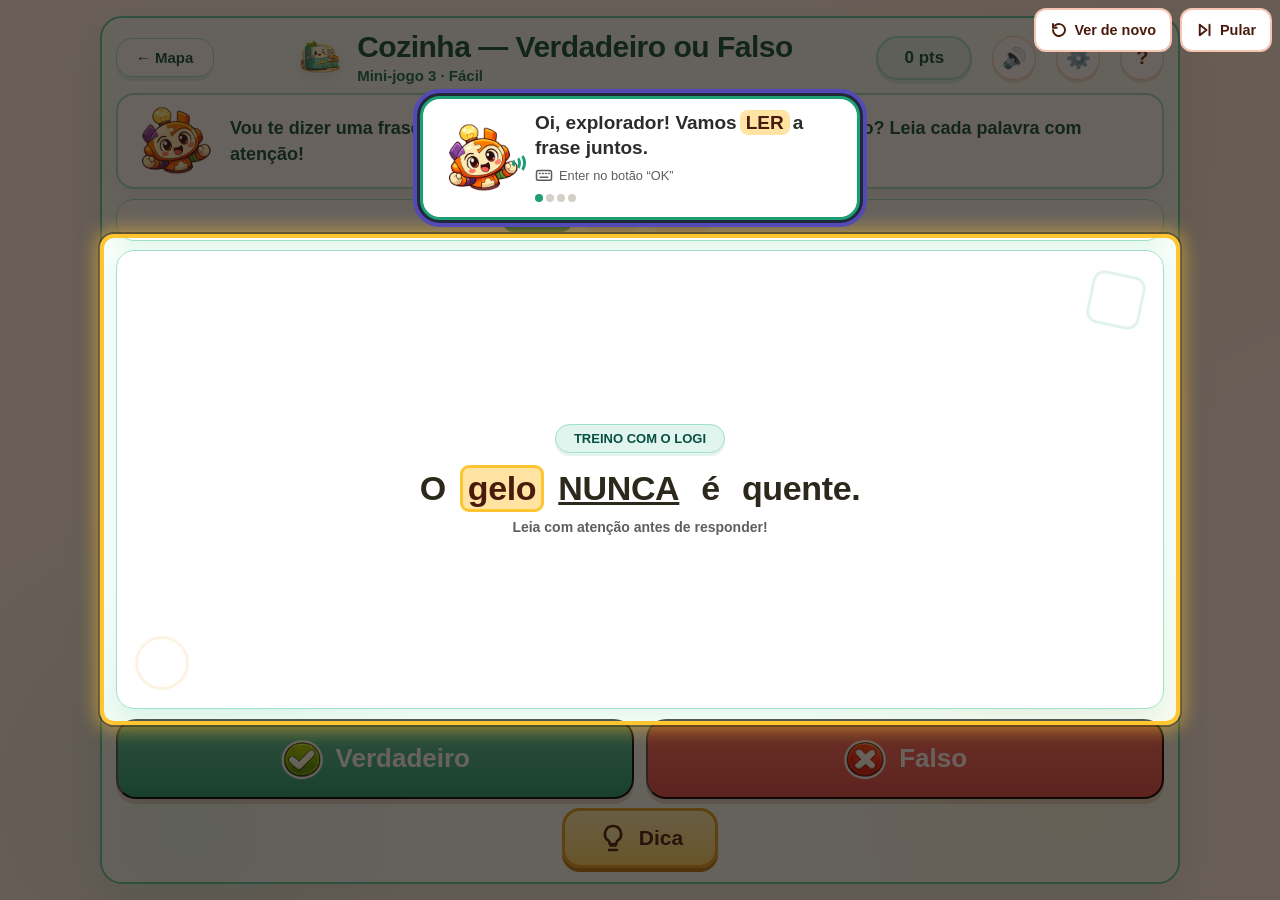
==== commit 0c4ceba6: "AB#112 Criação da tela Minhas preferências (configurações do jogo)" ====
--- a/assets/pages/Cozinha.html
+++ b/assets/pages/Cozinha.html
@@ -8,6 +8,7 @@
   <link rel="stylesheet" href="../css/cozinha.css">
   <link rel="stylesheet" href="../css/tutorial.css">
   <link rel="stylesheet" href="../css/como-jogar.css">
+  <link rel="stylesheet" href="../css/preferencias.css">
 </head>
 <body class="pagina-cozinha">
 
@@ -27,6 +28,7 @@
       </section>
       <span class="badge badge--verde cozinha-badge" id="badge-pts" aria-live="polite">0 pts</span>
 
+      <button class="btn-ajuda btn-preferencias" id="btn-preferencias" type="button" aria-label="Abrir minhas preferências" title="Minhas preferências"><span aria-hidden="true">⚙️</span></button>
       <button class="btn-ajuda" id="btn-ajuda" type="button" aria-haspopup="dialog" aria-controls="modal-ajuda" aria-expanded="false" aria-label="Como jogar e objetivo">?</button>
     </section>
 
@@ -111,6 +113,8 @@
   <script src="../js/plataforma.js"></script>
   <script src="../js/gameState.js"></script>
   <script src="../js/audio.js"></script>
+  <script src="../js/preferencias.js"></script>
+  <script>Preferencias.ligar(document.getElementById('btn-preferencias'));</script>
   <script src="../js/tutorial.js"></script>
   <script src="../js/tutoriais/cozinha-f1.js"></script>
   <script src="../js/como-jogar.js"></script>
@@ -533,6 +537,7 @@
 
   document.addEventListener('keydown', e => {
     if (!gameData || respondendo || e.repeat || e.altKey || e.ctrlKey || e.metaKey || existeModalVisivel()) return;
+    if (gameState.getSettings().atalhos === false) return;   /* Preferências > Atalhos */
     if (e.key.toLowerCase() === 'v') responder(true);
     if (e.key.toLowerCase() === 'f') responder(false);
   });
--- a/assets/css/base.css
+++ b/assets/css/base.css
@@ -1105,3 +1105,35 @@
 
 body.alto-contraste kbd { background: #000 !important; border-color: #fff !important; color: #fff !important; }
 body.alto-contraste :focus-visible { outline: 4px solid #00e5ff !important; outline-offset: 3px; }
+
+
+/* =============================================================
+   Preferências de leitura e movimento (ver preferencias.js)
+   ============================================================= */
+html[data-fonte="simples"] *:not(.pref-amostra)    { font-family: Arial, Helvetica, sans-serif !important; }
+html[data-fonte="ampla"] *:not(.pref-amostra)      { font-family: Verdana, Geneva, sans-serif !important; }
+html[data-fonte="divertida"] *:not(.pref-amostra)  { font-family: 'Comic Sans MS', 'Comic Neue', 'Chalkboard SE', 'Marker Felt', cursive, sans-serif !important; }
+html[data-fonte] kbd            { font-family: inherit !important; }
+
+html[data-espaco="1"] body * { letter-spacing: 0.035em; word-spacing: 0.1em; }
+html[data-espaco="1"] :is(p, li, .balao__texto, .cj-texto, .cj-explica, .dica__texto) { line-height: 1.75 !important; }
+
+body.reduz-movimento *,
+body.reduz-movimento *::before,
+body.reduz-movimento *::after {
+  animation-duration: 0.001ms !important;
+  animation-iteration-count: 1 !important;
+  animation-delay: 0s !important;
+  transition-duration: 0.001ms !important;
+  scroll-behavior: auto !important;
+}
+
+/* Ícones em emoji não mudam com o "Tipo de letra" (senão viram quadradinhos ou saem do lugar) */
+html[data-fonte] :is(.btn-musica span, .btn-musica, .btn-preferencias, .dica__emoji, .pref-aba__ico, .pref-secao__titulo > span, .mapa-preferencias span) {
+  font-family: 'Segoe UI Emoji', 'Apple Color Emoji', 'Noto Color Emoji', 'Segoe UI Symbol', sans-serif !important;
+}
+
+/* Celulares estreitos: som, preferências e "?" no HUD ficam menores para sobrar espaço ao título do cômodo */
+@media (max-width: 430px) {
+  .hud .btn-ajuda { width: 36px !important; height: 36px !important; min-width: 36px !important; margin-left: 4px !important; font-size: calc(17px * var(--escala-fonte)); }
+}
--- a/assets/css/preferencias.css
+++ b/assets/css/preferencias.css
@@ -0,0 +1,234 @@
+/* =============================================================
+   Minhas preferências — tela de configurações (preferencias.js)
+   Menu lateral em pílulas + painel da seção, no clima "quarto da
+   aventura": fundo quente e escuro, brilho dourado, letras creme.
+   ============================================================= */
+.pref-overlay { padding: clamp(0.4rem, 1.6vw, 1.2rem); background: rgba(24, 8, 3, 0.78); z-index: 1200; }
+body.pref-aberto { overflow: hidden; }
+
+.pref {
+  --p-texto: #FFF3E0; --p-suave: #E7CBB1; --p-ouro: #FFC531; --p-pill: #FFE9B8; --p-marrom: #4A1B0C;
+  --p-painel: rgba(22, 7, 3, 0.55); --p-linha: rgba(255, 197, 49, 0.35);
+  position: relative; display: flex; flex-direction: column;
+  width: min(100%, 1120px); height: min(100%, 760px);
+  border-radius: 26px; overflow: hidden; color: var(--p-texto);
+  background:
+    radial-gradient(circle at 12% 8%, rgba(255, 140, 60, 0.35), transparent 38%),
+    radial-gradient(circle at 92% 90%, rgba(216, 90, 48, 0.4), transparent 42%),
+    radial-gradient(circle at 80% 10%, rgba(255, 197, 49, 0.14), transparent 30%),
+    linear-gradient(145deg, #3A1308 0%, #5E2210 48%, #8B3A18 100%);
+  border: 2px solid rgba(255, 197, 49, 0.45);
+  box-shadow: 0 18px 60px rgba(0, 0, 0, 0.6), inset 0 0 0 1px rgba(255, 255, 255, 0.06);
+  animation: modalEntrada 0.25s ease;
+}
+.pref::before { /* estrelinhas de fundo */
+  content: ''; position: absolute; inset: 0; pointer-events: none; opacity: 0.5;
+  background:
+    radial-gradient(2px 2px at 20% 30%, #FFE9B8, transparent 60%),
+    radial-gradient(2px 2px at 70% 20%, #FFE9B8, transparent 60%),
+    radial-gradient(1.5px 1.5px at 45% 70%, #FFE9B8, transparent 60%),
+    radial-gradient(2px 2px at 88% 55%, #FFE9B8, transparent 60%),
+    radial-gradient(1.5px 1.5px at 8% 82%, #FFE9B8, transparent 60%);
+}
+
+/* ---------- Topo ---------- */
+.pref-topo { position: relative; display: flex; align-items: center; justify-content: space-between; gap: 12px; padding: clamp(0.8rem, 2.4vw, 1.4rem) clamp(1rem, 3vw, 2rem) 0.4rem; }
+.pref-topo h2 {
+  font-size: calc(clamp(26px, 5vw, 42px) * var(--escala-fonte)); font-weight: 900; line-height: 1.05;
+  color: #FFF0C9; text-shadow: 0 0 18px rgba(255, 170, 60, 0.75), 0 2px 0 rgba(0, 0, 0, 0.3);
+}
+.pref .modal-fechar { position: static; flex: none; width: 44px; height: 44px; background: rgba(255, 255, 255, 0.14); color: var(--p-texto); border: 2px solid rgba(255, 197, 49, 0.5); font-size: calc(18px * var(--escala-fonte)); }
+.pref .modal-fechar:hover { background: rgba(255, 197, 49, 0.3); }
+
+/* ---------- Corpo ---------- */
+.pref-corpo { position: relative; flex: 1; min-height: 0; display: grid; grid-template-columns: minmax(190px, 260px) minmax(0, 1fr); gap: clamp(0.7rem, 2vw, 1.6rem); padding: 0.6rem clamp(1rem, 3vw, 2rem) 0.8rem; }
+
+.pref-lateral { display: flex; flex-direction: column; min-height: 0; min-width: 0; gap: 10px; }
+.pref-menu { display: flex; flex-direction: column; gap: 6px; min-width: 0; }
+.pref-aba {
+  display: flex; align-items: center; gap: 10px; width: 100%; text-align: left; cursor: pointer; font: inherit;
+  min-height: 44px; padding: 6px 16px; border-radius: 999px;
+  background: linear-gradient(180deg, rgba(60, 20, 8, 0.85), rgba(32, 10, 4, 0.9));
+  color: var(--p-ouro); border: 2px solid rgba(255, 197, 49, 0.45);
+  font-size: calc(15px * var(--escala-fonte)); font-weight: 900; letter-spacing: 0.06em; text-transform: uppercase;
+  box-shadow: 0 0 10px rgba(255, 140, 40, 0.18); transition: transform 0.15s, box-shadow 0.15s;
+}
+.pref-menu::-webkit-scrollbar { height: 8px; }
+.pref-menu::-webkit-scrollbar-track { background: rgba(0, 0, 0, 0.3); border-radius: 8px; }
+.pref-menu::-webkit-scrollbar-thumb { background: var(--p-ouro); border-radius: 8px; }
+.pref-menu { scrollbar-color: var(--p-ouro) rgba(0, 0, 0, 0.3); }
+.pref-aba:hover { transform: translateX(3px); box-shadow: 0 0 16px rgba(255, 170, 60, 0.45); }
+.pref-aba__ico { font-size: calc(20px * var(--escala-fonte)); line-height: 1; }
+.pref-aba--ativa {
+  background: linear-gradient(180deg, #FFF6DA, var(--p-pill)); color: var(--p-marrom); border-color: #FFF6DA;
+  box-shadow: 0 0 20px rgba(255, 197, 49, 0.7);
+}
+.pref-aba:focus-visible, .pref-btn:focus-visible, .pref-mm:focus-visible, .pref-opcao:focus-visible,
+.pref-toggle:focus-visible, .pref-range:focus-visible, .pref-texto:focus-visible, .pref .modal-fechar:focus-visible { outline: 4px solid #8FE3FF; outline-offset: 3px; }
+
+/* Logi na lateral (imagem + balão lado a lado, ocupa pouca altura) */
+.pref-logi { margin-top: auto; flex: none; display: flex; align-items: flex-end; gap: 6px; }
+.pref-logi img { width: 58px; height: 54px; object-fit: contain; flex: none; filter: drop-shadow(0 4px 6px rgba(0, 0, 0, 0.35)); }
+.pref-logi__balao { position: relative; flex: 1; min-width: 0; background: #FFF3E0; color: var(--p-marrom); border-radius: 14px; padding: 6px 10px; font-size: calc(12px * var(--escala-fonte)); font-weight: 800; line-height: 1.3; box-shadow: 0 3px 0 rgba(0, 0, 0, 0.25); order: 2; }
+.pref-logi__balao::before { content: ''; position: absolute; left: -7px; bottom: 12px; border: 7px solid transparent; border-right-color: #FFF3E0; border-left: 0; }
+.pref-logi img { order: 1; }
+@media (max-height: 560px) { .pref-logi { display: none; } }
+
+/* ---------- Painel ---------- */
+.pref-painel {
+  min-height: 0; min-width: 0; overflow-y: auto; overflow-x: hidden; padding: clamp(0.8rem, 2vw, 1.4rem) clamp(0.9rem, 2.4vw, 1.8rem);
+  background: var(--p-painel); border: 2px solid rgba(255, 255, 255, 0.28); border-radius: 22px;
+  scrollbar-color: var(--p-ouro) rgba(0, 0, 0, 0.35); scrollbar-width: thin;
+}
+.pref-painel::-webkit-scrollbar { width: 12px; }
+.pref-painel::-webkit-scrollbar-track { background: rgba(0, 0, 0, 0.35); border-radius: 12px; }
+.pref-painel::-webkit-scrollbar-thumb { background: var(--p-ouro); border-radius: 12px; border: 2px solid rgba(0, 0, 0, 0.35); }
+.pref-secao[hidden] { display: none; }
+.pref-secao__titulo { font-size: calc(24px * var(--escala-fonte)); font-weight: 900; color: #FFF0C9; margin-bottom: 0.6rem; text-shadow: 0 0 12px rgba(255, 170, 60, 0.5); }
+
+.pref-linha { display: flex; align-items: center; justify-content: space-between; gap: 16px; padding: 12px 0; }
+.pref-linha--coluna { flex-direction: column; align-items: stretch; gap: 8px; }
+.pref-linha__txt { min-width: 0; flex: 1; }
+.pref-titulo { display: block; font-size: calc(20px * var(--escala-fonte)); font-weight: 900; color: #fff; line-height: 1.2; }
+.pref-desc { font-size: calc(14px * var(--escala-fonte)); line-height: 1.5; color: var(--p-suave); margin-top: 3px; }
+.pref-desc:empty { display: none; }
+.pref-sep { border: 0; border-top: 3px dotted var(--p-linha); margin: 6px 0; }
+.pref-linha--apagada .pref-slider, .pref-linha--apagada .pref-valor { opacity: 0.4; }
+
+/* Interruptor grande: Sim / Não */
+.pref-toggle.toggle-btn { position: relative; width: 84px; height: 40px; border-radius: 999px; background: #5B4A3D; border: 2px solid rgba(255, 255, 255, 0.4); flex: none; }
+.pref-toggle .toggle-thumb { top: 4px; left: 4px; width: 28px; height: 28px; }
+.pref-toggle.toggle-btn--on { background: #1D9E75; border-color: #9FE1CB; }
+.pref-toggle.toggle-btn--on .toggle-thumb { transform: translateX(44px); }
+.pref-toggle__txt { position: absolute; top: 0; bottom: 0; right: 10px; display: flex; align-items: center; font-size: calc(13px * var(--escala-fonte)); font-weight: 900; color: #fff; text-transform: uppercase; }
+.pref-toggle.toggle-btn--on .pref-toggle__txt { right: auto; left: 12px; }
+
+/* Controle deslizante com − e + (como na tela de referência) */
+.pref-slider { display: flex; align-items: center; gap: 12px; }
+.pref-mm {
+  flex: none; width: 44px; height: 44px; border-radius: 50%; cursor: pointer; font: inherit; font-size: calc(26px * var(--escala-fonte)); font-weight: 900; line-height: 1;
+  background: radial-gradient(circle at 35% 30%, #fff, #FFE9B8 60%, #FFC531); color: var(--p-marrom); border: 2px solid #fff;
+  box-shadow: 0 0 14px rgba(255, 197, 49, 0.65);
+}
+.pref-mm:active { transform: scale(0.94); }
+.pref-mm[aria-disabled="true"] { opacity: 0.45; }
+.pref-trilho { position: relative; flex: 1; height: 44px; display: flex; align-items: center; }
+.pref-pontos { position: absolute; left: 14px; right: 14px; top: 50%; height: 12px; transform: translateY(-50%); display: flex; justify-content: space-between; align-items: center; pointer-events: none; }
+.pref-pontos i { width: 12px; height: 12px; border-radius: 50%; background: #FFD98A; box-shadow: 0 0 6px rgba(255, 197, 49, 0.8); }
+.pref-range { position: relative; width: 100%; height: 44px; margin: 0; background: transparent; -webkit-appearance: none; appearance: none; cursor: pointer; --pct: 50%; }
+.pref-range::-webkit-slider-runnable-track { height: 8px; border-radius: 8px; background: linear-gradient(90deg, #FFC531 var(--pct), rgba(255, 233, 184, 0.35) var(--pct)); }
+.pref-range::-moz-range-track { height: 8px; border-radius: 8px; background: rgba(255, 233, 184, 0.35); }
+.pref-range::-moz-range-progress { height: 8px; border-radius: 8px; background: #FFC531; }
+.pref-range::-webkit-slider-thumb { -webkit-appearance: none; width: 30px; height: 30px; margin-top: -11px; border-radius: 50%; background: radial-gradient(circle at 35% 30%, #fff, #FFE9B8 60%, #FFC531); border: 3px solid #fff; box-shadow: 0 0 16px rgba(255, 197, 49, 0.9); }
+.pref-range::-moz-range-thumb { width: 24px; height: 24px; border-radius: 50%; background: #FFE9B8; border: 3px solid #fff; box-shadow: 0 0 16px rgba(255, 197, 49, 0.9); }
+.pref-valor { text-align: center; font-size: calc(30px * var(--escala-fonte)); font-weight: 900; color: #fff; line-height: 1; text-shadow: 0 0 12px rgba(255, 170, 60, 0.6); }
+
+/* Botões */
+.pref-btn {
+  cursor: pointer; font: inherit; min-height: 44px; padding: 8px 18px; border-radius: 999px; flex: none;
+  font-size: calc(14px * var(--escala-fonte)); font-weight: 900; letter-spacing: 0.03em;
+  background: rgba(255, 255, 255, 0.12); color: var(--p-ouro); border: 2px solid rgba(255, 197, 49, 0.6);
+}
+.pref-btn:hover { background: rgba(255, 197, 49, 0.25); }
+.pref-btn--ouro { background: linear-gradient(180deg, #FFF6DA, var(--p-pill)); color: var(--p-marrom); border-color: #fff; box-shadow: 0 0 16px rgba(255, 197, 49, 0.6); }
+.pref-btn--ouro:hover { background: #fff; }
+.pref-btn--perigo { color: #FFB4A8; border-color: #FF8A78; }
+.pref-btn--confirma { background: #C23B2A !important; color: #fff !important; border-color: #fff !important; }
+.pref-testes { display: flex; align-items: center; gap: 8px; flex-wrap: wrap; }
+
+/* Escolha do tipo de letra */
+.pref-opcoes { display: grid; grid-template-columns: repeat(auto-fit, minmax(130px, 1fr)); gap: 10px; }
+.pref-opcao {
+  display: flex; flex-direction: column; align-items: center; gap: 2px; cursor: pointer; font: inherit; padding: 10px 8px; border-radius: 16px;
+  background: rgba(255, 255, 255, 0.08); color: #fff; border: 2px solid rgba(255, 255, 255, 0.3);
+}
+.pref-opcao:hover { border-color: var(--p-ouro); }
+.pref-amostra { font-size: calc(34px * var(--escala-fonte)); font-weight: 900; line-height: 1.1; color: #FFF0C9; }
+.pref-opcao__nome { font-size: calc(13px * var(--escala-fonte)); font-weight: 800; color: var(--p-suave); }
+.pref-opcao--sel { background: linear-gradient(180deg, #FFF6DA, var(--p-pill)); border-color: #fff; box-shadow: 0 0 18px rgba(255, 197, 49, 0.7); }
+.pref-opcao--sel .pref-amostra, .pref-opcao--sel .pref-opcao__nome { color: var(--p-marrom); }
+
+/* Campo de nome */
+.pref-texto {
+  width: 100%; max-width: 380px; min-height: 52px; padding: 8px 16px; border-radius: 16px; font: inherit; font-size: calc(22px * var(--escala-fonte)); font-weight: 800;
+  background: #FFF9EE; color: var(--p-marrom); border: 3px solid var(--p-ouro);
+}
+.pref-texto::placeholder { color: #A98A74; font-weight: 700; }
+
+/* Fala do Logi (prévias) */
+.pref-fala { display: flex; align-items: center; gap: 10px; background: #FFF3E0; color: var(--p-marrom); border-radius: 18px; padding: 8px 14px 8px 8px; max-width: 520px; box-shadow: 0 3px 0 rgba(0, 0, 0, 0.25); }
+.pref-fala img { width: 48px; height: 48px; object-fit: contain; flex: none; }
+.pref-fala p { font-size: calc(17px * var(--escala-fonte)); font-weight: 800; line-height: 1.35; }
+.pref-preview { margin-top: 10px; padding: 12px; border-radius: 18px; border: 2px dashed var(--p-linha); background: rgba(0, 0, 0, 0.22); }
+.pref-preview__rotulo { font-size: calc(12px * var(--escala-fonte)); font-weight: 900; text-transform: uppercase; letter-spacing: 0.08em; color: var(--p-ouro); margin-bottom: 8px; }
+.pref-preview__blocos { display: flex; gap: 8px; flex-wrap: wrap; margin-top: 10px; }
+.pp-bloco { background: var(--laranja); color: #fff; font-weight: 900; border-radius: 12px; padding: 8px 14px; font-size: calc(15px * var(--escala-fonte)); }
+.pp-bloco--ambar { background: var(--ambar); color: var(--marrom); }
+.pp-bloco--verde { background: var(--verde); }
+
+/* Atalhos */
+.pref-grupo { margin-top: 12px; }
+.pref-grupo h4 { font-size: calc(14px * var(--escala-fonte)); font-weight: 900; text-transform: uppercase; letter-spacing: 0.08em; color: var(--p-ouro); margin-bottom: 6px; }
+.pref-teclas { list-style: none; padding: 0; display: grid; grid-template-columns: repeat(auto-fit, minmax(300px, 1fr)); gap: 6px 18px; }
+.pref-teclas li { display: flex; align-items: center; gap: 12px; font-size: calc(15px * var(--escala-fonte)); color: var(--p-texto); }
+.pref-teclas__ks { flex: none; min-width: 120px; display: inline-flex; align-items: center; gap: 4px; }
+.pref-teclas__ks b { color: var(--p-suave); }
+.pref kbd {
+  display: inline-block; min-width: 34px; text-align: center; padding: 3px 9px; border-radius: 8px; font: inherit; font-weight: 900; font-size: calc(14px * var(--escala-fonte));
+  background: #FFF3E0; color: var(--p-marrom); border: 2px solid #fff; border-bottom-width: 4px;
+}
+
+/* Progresso e sobre */
+.pref-resumo h4, .pref-sobre h4 { font-size: calc(18px * var(--escala-fonte)); font-weight: 900; color: #FFF0C9; margin-bottom: 6px; }
+.pref-resumo__item { display: flex; align-items: center; gap: 10px; padding: 6px 0; font-size: calc(16px * var(--escala-fonte)); }
+.pref-resumo__item > img { width: 34px; height: 34px; object-fit: contain; }
+.pref-resumo__item strong { flex: 1; color: #fff; }
+.pref-resumo__est { display: inline-flex; gap: 2px; }
+.pref-resumo__est img { width: 22px; height: 22px; object-fit: contain; }
+.pref-resumo__est img.pref-vazia { filter: grayscale(1) brightness(0.55); opacity: 0.6; }
+.pref-resumo__total { margin-top: 6px; font-size: calc(15px * var(--escala-fonte)); color: var(--p-suave); }
+.pref-resumo__total strong { color: var(--p-ouro); font-size: calc(22px * var(--escala-fonte)); }
+.pref-sobre { display: flex; gap: 14px; align-items: flex-start; }
+.pref-sobre > img { width: 70px; height: 64px; object-fit: contain; flex: none; }
+.pref-sobre p, .pref-sobre li { font-size: calc(14px * var(--escala-fonte)); line-height: 1.5; color: var(--p-suave); }
+.pref-sobre ul { list-style: none; padding: 6px 0; }
+.pref-sobre li { display: flex; align-items: center; gap: 8px; }
+.pref-sobre li img { width: 22px; height: 22px; object-fit: contain; }
+.pref-sobre strong { color: #fff; }
+
+/* Rodapé */
+.pref-rodape { position: relative; display: flex; align-items: center; justify-content: space-between; gap: 12px; padding: 0.7rem clamp(1rem, 3vw, 2rem) clamp(0.8rem, 2vw, 1.2rem); }
+.pref-status { font-size: calc(14px * var(--escala-fonte)); font-weight: 700; color: var(--p-suave); }
+.pref-status--ok { color: #9FE1CB; font-weight: 900; }
+
+/* ---------- Telas pequenas: menu vira uma faixa no topo ---------- */
+@media (max-width: 760px) {
+  .pref { border-radius: 18px; height: 100%; }
+  .pref-corpo { grid-template-columns: minmax(0, 1fr); grid-template-rows: auto minmax(0, 1fr); gap: 0.5rem; padding-top: 0.2rem; }
+  .pref-lateral { flex-direction: row; }
+  .pref-menu { flex-direction: row; overflow-x: auto; padding: 4px 2px 8px; flex: 1; scrollbar-width: thin; }
+  .pref-aba { width: auto; flex: none; min-height: 44px; padding: 6px 14px; font-size: calc(13px * var(--escala-fonte)); }
+  .pref-aba:hover { transform: none; }
+  .pref-logi { display: none; }
+  .pref-teclas { grid-template-columns: 1fr; }
+  .pref-linha:not(.pref-linha--coluna) { flex-wrap: wrap; }
+  .pref-status { display: none; }
+  .pref-rodape { justify-content: flex-end; }
+}
+
+@media (prefers-reduced-motion: reduce) {
+  .pref, .pref-aba { animation: none; transition: none; }
+}
+
+/* ---------- Alto contraste ---------- */
+body.alto-contraste .pref { background: #000; border: 3px solid #FFD700; box-shadow: none; --p-texto: #fff; --p-suave: #fff; --p-painel: #000; --p-linha: #FFD700; }
+body.alto-contraste .pref::before { display: none; }
+body.alto-contraste .pref-aba { background: #000; color: #FFD700; border: 2px solid #FFD700; box-shadow: none; }
+body.alto-contraste .pref-aba--ativa { background: #FFD700; color: #000; }
+body.alto-contraste .pref-painel { border: 2px solid #fff; }
+body.alto-contraste .pref-opcao { background: #000; border-color: #fff; }
+body.alto-contraste .pref-opcao--sel { background: #FFD700; }
+body.alto-contraste .pref-btn { background: #000; color: #FFD700; border-color: #FFD700; }
+body.alto-contraste .pref-btn--ouro { background: #FFD700; color: #000; }
+body.alto-contraste .pref-toggle.toggle-btn--on { background: #00e5ff; }
+body.alto-contraste .pref-topo h2, body.alto-contraste .pref-secao__titulo { color: #FFD700; text-shadow: none; }
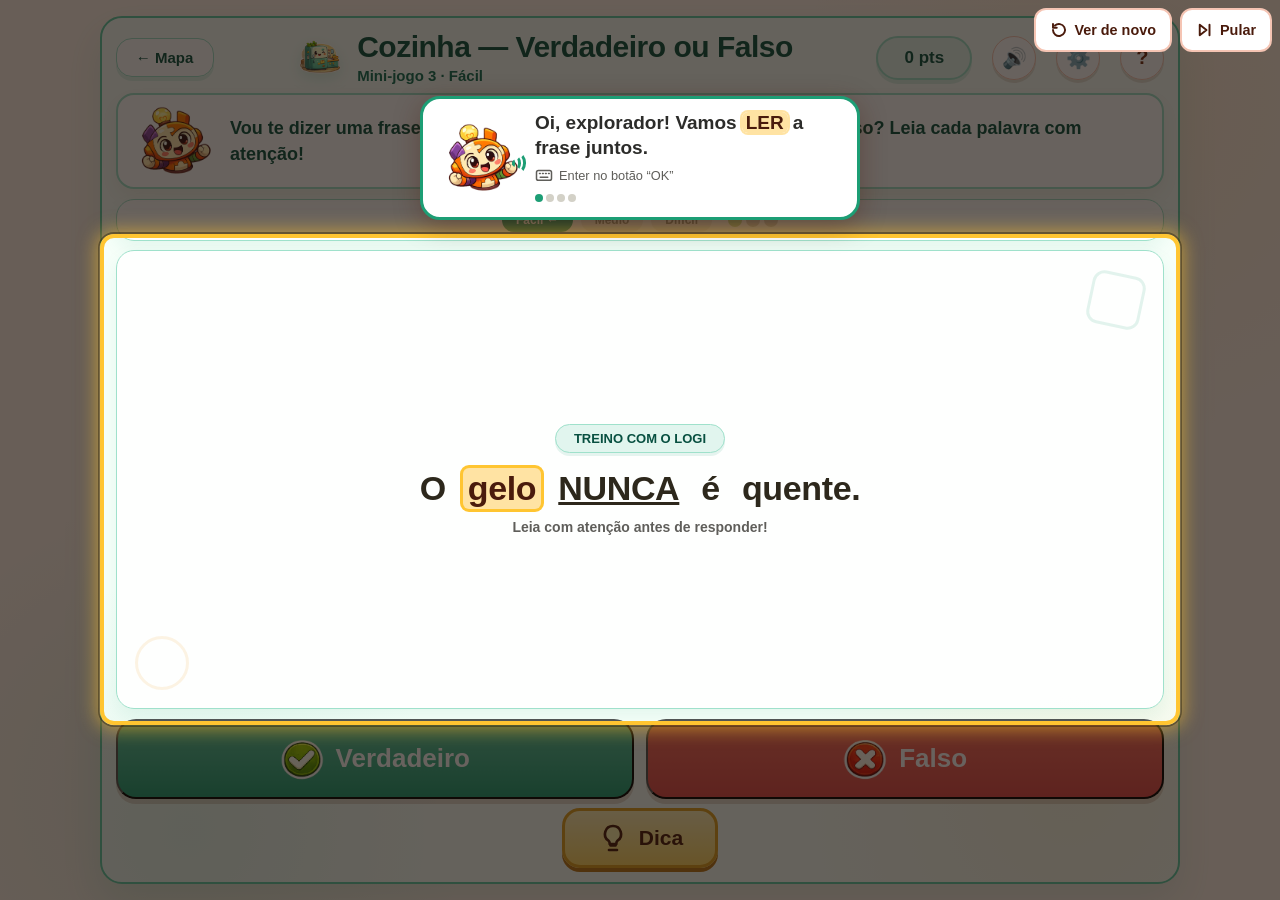
==== commit 63efc38a: "AB#109 Testar e revisar acessibilidade da Cozinha e da Despensa" ====
--- a/assets/pages/Cozinha.html
+++ b/assets/pages/Cozinha.html
@@ -33,7 +33,7 @@
     </section>
 
     <!-- Mascote Logi -->
-    <section class="balao balao--verde cozinha-logi" aria-label="Instruções do Logi">
+    <section class="balao balao--verde cozinha-logi" aria-label="Instruções">
       <img src="../img/logi_feliz.png" alt="" class="logi-mascote cozinha-logi__img">
       <p class="balao__texto balao__texto--verde cozinha-logi__texto" id="logi-texto">Carregando…</p>
     </section>
@@ -45,30 +45,30 @@
 
         <section class="cozinha-status" aria-label="Progresso da cozinha">
           <section class="niveis cozinha-niveis" id="niveis-tabs" aria-label="Níveis de dificuldade"></section>
-          <section class="progresso progresso--centro cozinha-progresso" id="progresso-dots" aria-label="Progresso das perguntas"></section>
+          <section class="progresso progresso--centro cozinha-progresso" id="progresso-dots" role="img" aria-label="Progresso das perguntas"></section>
         </section>
 
         <!-- Caixa de pergunta -->
-        <section class="pergunta-box cozinha-pergunta" id="pergunta-box" aria-live="polite" aria-atomic="true">
+        <section class="pergunta-box cozinha-pergunta" id="pergunta-box" aria-label="Pergunta">
           <p class="pergunta-box__numero cozinha-pergunta__numero" id="pergunta-numero">Pergunta 1 de 5</p>
           <p class="pergunta-box__frase cozinha-pergunta__frase" id="pergunta-frase"></p>
           <p class="pergunta-box__aviso cozinha-pergunta__aviso">Leia com atenção antes de responder!</p>
         </section>
 
         <!-- Botões V/F -->
-        <section class="vf-grid cozinha-vf" aria-label="Escolha verdadeiro ou falso">
-          <button class="btn-vf btn-vf--verde cozinha-vf__btn" id="btn-verdadeiro">
+        <section class="vf-grid cozinha-vf">
+          <button class="btn-vf btn-vf--verde cozinha-vf__btn" id="btn-verdadeiro" aria-keyshortcuts="Alt+1">
             <img src="../img/verdadeiro.png" alt="" class="btn-vf__emoji-img cozinha-vf__img">
             <span>Verdadeiro</span>
           </button>
-          <button class="btn-vf btn-vf--vermelho cozinha-vf__btn" id="btn-falso">
+          <button class="btn-vf btn-vf--vermelho cozinha-vf__btn" id="btn-falso" aria-keyshortcuts="Alt+2">
             <img src="../img/falso.png" alt="" class="btn-vf__emoji-img cozinha-vf__img">
             <span>Falso</span>
           </button>
         </section>
 
         <!-- Feedback imediato -->
-        <section id="feedback-area" class="cozinha-feedback" aria-live="assertive" aria-atomic="true" style="display:none;">
+        <section id="feedback-area" class="cozinha-feedback" aria-label="Resposta" style="display:none;">
           <section class="dica" id="feedback-dica">
             <span class="dica__emoji" aria-hidden="true">💡</span>
             <p class="dica__texto" id="feedback-texto"></p>
@@ -77,7 +77,7 @@
         </section>
 
         <!-- Dica do Logi -->
-        <button type="button" class="btn-dica cozinha-btn-dica" id="btn-dica" aria-label="Dica do Logi">
+        <button type="button" class="btn-dica cozinha-btn-dica" id="btn-dica" aria-label="Dica">
           <svg class="btn-dica__icone" viewBox="0 0 24 24" aria-hidden="true" focusable="false"><path d="M9 21h6M10 17.5h4M12 3a6 6 0 0 0-3.5 10.9c.6.5 1 1.2 1 2v.6h5v-.6c0-.8.4-1.5 1-2A6 6 0 0 0 12 3z" fill="#FFF3B0" stroke="currentColor" stroke-width="2" stroke-linecap="round" stroke-linejoin="round"/></svg>
           <span>Dica</span>
         </button>
@@ -127,6 +127,7 @@
   const COZINHA_INLINE = {
     miniJogo:"Cozinha — Verdadeiro ou Falso", habilidadeBNCC:"EF03CO01",
     instrucaoInstrutor:"Vou te dizer uma frase sobre a cozinha. Você decide: é Verdadeiro ou Falso? Leia cada palavra com atenção!",
+    acessibilidade:{"entrada": "Você entrou na Cozinha.", "completa": "{entrada} Aqui você lê frases e decide se cada uma é verdadeira ou falsa. São {total} perguntas, {porNivel} em cada nível. Pergunta {n} de {porNivel}. {frase} Aperte o botão Verdadeiro ou Falso, ou use Alt 1 e Alt 2. Depois da resposta, aperte Próxima. Alt R repete esta instrução e Alt J abre a ajuda.", "pergunta": "Pergunta {n} de {porNivel}. {frase}", "perguntaNivel": "Nível {nivel}. Pergunta {n} de {porNivel}. {frase}", "feedback": "{msg} Aperte {proximo}.", "proximaPergunta": "Próxima", "verResultado": "Ver resultado", "botaoVerdadeiro": "Botão verdadeiro. A frase é: {frase}", "botaoFalso": "Botão falso. A frase é: {frase}"},
     blocos:[
       {id:1,  dificuldade:"Fácil", perguntas:[
         {id:1,  frase:"O fogão serve para aquecer a comida.",       resposta:true,  explicacao:"Sim! O fogão esquenta e cozinha os alimentos."},
@@ -288,6 +289,7 @@
 
     gameData = {
       instrucaoInstrutor: fonte.instrucaoInstrutor,
+      acessibilidade: fonte.acessibilidade || COZINHA_INLINE.acessibilidade,
       perguntas,
       tamFase: 3   /* perguntas por fase */
     };
@@ -295,8 +297,33 @@
     document.getElementById('logi-texto').textContent = gameData.instrucaoInstrutor;
     renderPergunta();
     atualizarBadge();
+    descreverCozinha(true);
     /* Tutorial do Logi: abre sozinho só na 1ª vez */
     Tutorial.auto('cozinha-f1');
+  }
+
+  /* Textos de leitor de tela: vêm de "acessibilidade" no cozinha.json */
+  const A11Y = () => gameData?.acessibilidade || {};
+  const tr = (chave, vars) => preencherTexto(A11Y()[chave], vars);
+
+  /* Pergunta falada: só o número e a frase (o nível entra só na 1ª pergunta de cada nível) */
+  function textoDaPergunta() {
+    const p = gameData.perguntas[perguntaIdx];
+    const n = perguntaIdx % gameData.tamFase + 1;
+    const novoNivel = n === 1 && perguntaIdx > 0;
+    return tr(novoNivel ? 'perguntaNivel' : 'pergunta', { nivel: p._fase, n, porNivel: gameData.tamFase, frase: p.frase });
+  }
+
+  /* Instrução completa (Alt+R); já traz a pergunta de agora. Só é lida ao entrar */
+  function descreverCozinha(entrando) {
+    const p = gameData.perguntas[perguntaIdx];
+    descreverComodo(
+      tr('completa', {
+        entrada: entrando ? tr('entrada') : '', total: gameData.perguntas.length, porNivel: gameData.tamFase,
+        n: perguntaIdx % gameData.tamFase + 1, frase: p.frase
+      }),
+      { anunciar: entrando }
+    );
   }
 
   /* ---- Abas de nível — mesmo padrão da Despensa ---- */
@@ -306,12 +333,15 @@
     const cont = document.getElementById('niveis-tabs');
     cont.innerHTML = '';
     const idxAtual = NIVEIS.indexOf(faseAtual);
+    cont.setAttribute('role', 'list');
     NIVEIS.forEach((nome, i) => {
       const span = document.createElement('span');
       if (i < idxAtual)        span.className = 'nivel nivel--ok';
       else if (i === idxAtual) span.className = 'nivel nivel--ativo';
       else                     span.className = 'nivel nivel--bloq';
-      span.textContent = nome + (i < idxAtual ? ' ✓' : i === idxAtual ? ' ←' : '');
+      const situacao = i < idxAtual ? 'concluído' : i === idxAtual ? 'atual' : 'bloqueado';
+      span.innerHTML = `${nome}<span aria-hidden="true">${i < idxAtual ? ' ✓' : i === idxAtual ? ' ←' : ''}</span><span class="sr-only">, ${situacao}</span>`;
+      span.setAttribute('role', 'listitem');
       if (i === idxAtual) span.setAttribute('aria-current', 'step');
       cont.appendChild(span);
     });
@@ -332,6 +362,13 @@
     renderProgresso();
     habilitarBotoes(true);
     pararAtencaoDica();
+    rotularBotoes(p.frase);
+  }
+
+  /* Os botões repetem a frase no nome: depois de ler a frase, o leitor de tela não volta a ela com facilidade */
+  function rotularBotoes(frase) {
+    document.getElementById('btn-verdadeiro').setAttribute('aria-label', tr('botaoVerdadeiro', { frase }));
+    document.getElementById('btn-falso').setAttribute('aria-label', tr('botaoFalso', { frase }));
   }
 
   function destacarFrase(frase, palavraChave) {
@@ -356,11 +393,10 @@
         i === idxNaFase ? 'progresso__bolinha--meio' :
                           'progresso__bolinha--vazio'
       );
-      span.setAttribute('aria-label', `Pergunta ${i+1}: ${
-        i < idxNaFase ? 'respondida' : i === idxNaFase ? 'atual' : 'pendente'}`);
-      if (i === idxNaFase) span.setAttribute('aria-current', 'step');
+      span.setAttribute('aria-hidden', 'true');   /* quem lê por voz ouve o resumo do grupo */
       cont.appendChild(span);
     }
+    cont.setAttribute('aria-label', `Progresso das perguntas: pergunta ${idxNaFase + 1} de ${gameData.tamFase}, ${idxNaFase} ${idxNaFase === 1 ? 'respondida' : 'respondidas'}`);
   }
 
   /* ---- Resposta ---- */
@@ -412,6 +448,8 @@
       conclusao();
     } else {
       renderPergunta();
+      descreverCozinha(false);
+      anunciarAcessivel(textoDaPergunta());
     }
   }
 
@@ -422,6 +460,8 @@
     txt.className  = `dica__texto dica__texto--${tipo === 'verde' ? 'verde' : 'erro'}`;
     document.getElementById('feedback-area').style.display = 'block';
     txt.textContent = msg;
+    const ultima = perguntaIdx >= gameData.perguntas.length - 1;
+    anunciarAcessivel(tr('feedback', { msg, proximo: tr(ultima ? 'verResultado' : 'proximaPergunta') }), 'assertive');
   }
 
   function habilitarBotoes(on) {
@@ -535,11 +575,12 @@
   document.getElementById('btn-verdadeiro').addEventListener('click', () => { if (gameData) responder(true);  });
   document.getElementById('btn-falso').addEventListener('click',      () => { if (gameData) responder(false); });
 
+  /* Alt+1 = Verdadeiro, Alt+2 = Falso (com Alt, para não brigar com as teclas do leitor de tela) */
   document.addEventListener('keydown', e => {
-    if (!gameData || respondendo || e.repeat || e.altKey || e.ctrlKey || e.metaKey || existeModalVisivel()) return;
+    if (!gameData || respondendo || e.repeat || !e.altKey || e.ctrlKey || e.metaKey || e.shiftKey || existeModalVisivel()) return;
     if (gameState.getSettings().atalhos === false) return;   /* Preferências > Atalhos */
-    if (e.key.toLowerCase() === 'v') responder(true);
-    if (e.key.toLowerCase() === 'f') responder(false);
+    if (e.code === 'Digit1' || e.code === 'Numpad1') { e.preventDefault(); responder(true); }
+    if (e.code === 'Digit2' || e.code === 'Numpad2') { e.preventDefault(); responder(false); }
   });
 
   /* ---- Tutorial do Logi: treino com a frase e os botões reais ---- */
@@ -569,6 +610,7 @@
           const neg = /^(não|nunca|sempre|jamais)$/i.test(w.replace(/[.,!?]/g, ''));
           return `<span class="tut-palavra${neg ? ' tut-neg' : ''}">${w}</span>`;
         }).join(' ');
+        rotularBotoes(txt.replace(/\s+/g, ' ').trim());   /* no treino, os botões repetem a frase de treino */
         this.limparMarcas();
       },
       marcar(letra) {
--- a/assets/css/base.css
+++ b/assets/css/base.css
@@ -1137,3 +1137,25 @@
 @media (max-width: 430px) {
   .hud .btn-ajuda { width: 36px !important; height: 36px !important; min-width: 36px !important; margin-left: 4px !important; font-size: calc(17px * var(--escala-fonte)); }
 }
+
+/* Texto só para leitor de tela (descrição do cômodo, avisos) */
+.sr-only {
+  position: absolute !important;
+  width: 1px; height: 1px;
+  margin: -1px; padding: 0; border: 0;
+  overflow: hidden;
+  clip: rect(0 0 0 0);
+  clip-path: inset(50%);
+  white-space: nowrap;
+}
+
+/* Blocos que são <button> nativos ficam iguais aos antigos <span role="button"> */
+button.bloco {
+  font-family: inherit;
+  line-height: inherit;
+  text-align: inherit;
+  border: 0;
+  margin: 0;
+  -webkit-appearance: none;
+  appearance: none;
+}
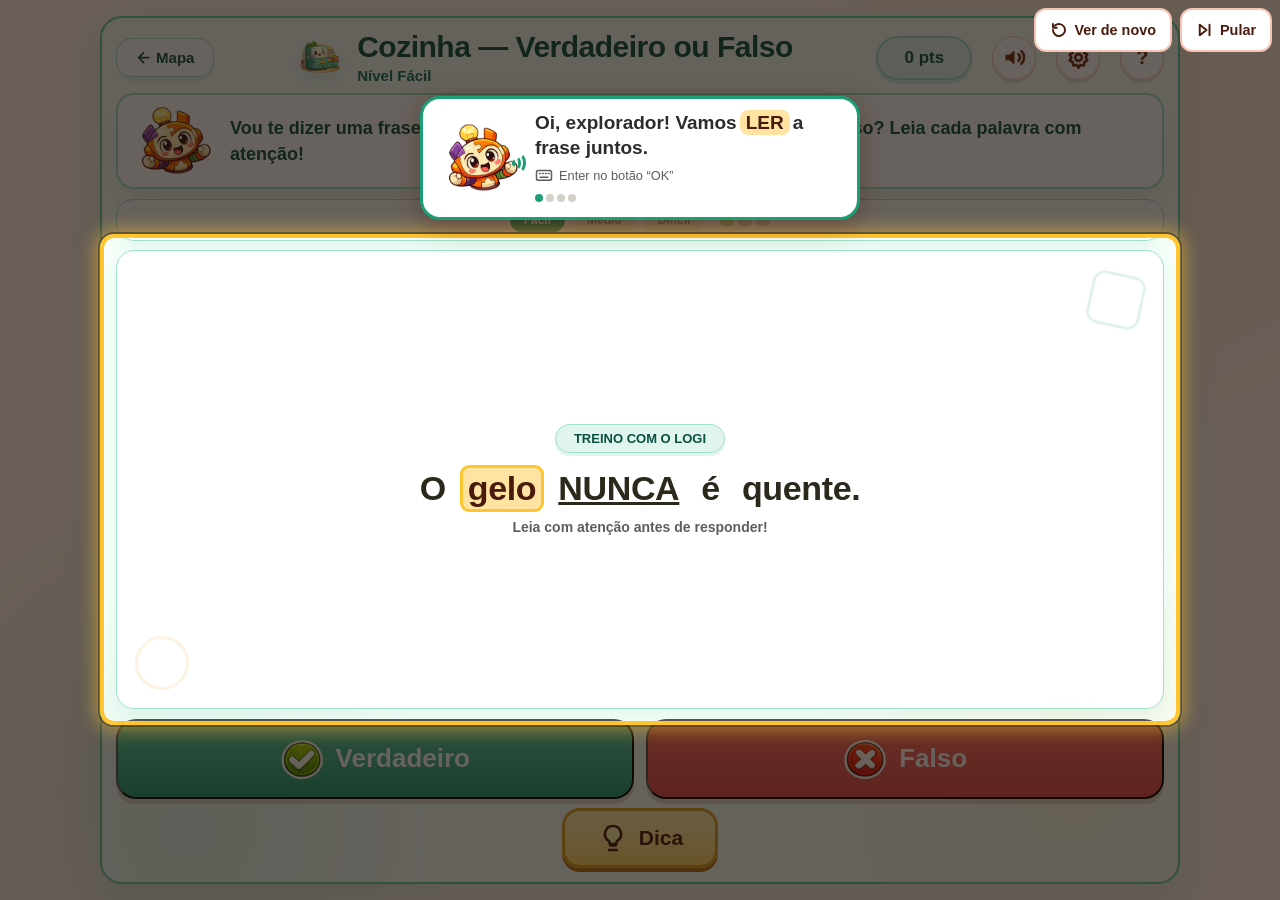
==== commit 0909a329: "AB#101 AB#103 AB#104 AB#113 Ajustes de acessibilidade do teste com leitor de tela e layout para tela" ====
--- a/assets/pages/Cozinha.html
+++ b/assets/pages/Cozinha.html
@@ -18,24 +18,24 @@
     <section class="hud cozinha-hud">
       <button class="btn-voltar-mapa cozinha-voltar"
               onclick="gameState.sairMiniGame('cozinha','MapaCasa.html')"
-              aria-label="Voltar ao mapa">← Mapa</button>
+              aria-label="Voltar ao mapa"><span data-ico="seta-esq"></span><span class="voltar-txt">Mapa</span></button>
       <section class="hud__info cozinha-hud__info">
         <img src="../img/icone-cozinha.png" alt="" class="hud__icone-img cozinha-hud__icone">
         <section>
-          <p class="hud__titulo hud__titulo--verde cozinha-hud__titulo">Cozinha<span class="cozinha-hud__skill"> — Verdadeiro ou Falso</span></p>
+          <h1 class="hud__titulo hud__titulo--verde cozinha-hud__titulo">Cozinha<span class="cozinha-hud__skill"> — Verdadeiro ou Falso</span></h1>
           <p class="hud__subtitulo hud__subtitulo--verde cozinha-hud__subtitulo" id="hud-subtitulo">Mini-jogo 3</p>
         </section>
       </section>
-      <span class="badge badge--verde cozinha-badge" id="badge-pts" aria-live="polite">0 pts</span>
-
-      <button class="btn-ajuda btn-preferencias" id="btn-preferencias" type="button" aria-label="Abrir minhas preferências" title="Minhas preferências"><span aria-hidden="true">⚙️</span></button>
+      <span class="badge badge--verde cozinha-badge" id="badge-pts">0 pts</span>
+
+      <button class="btn-ajuda btn-preferencias" id="btn-preferencias" type="button" aria-label="Abrir minhas preferências" title="Minhas preferências"><span data-ico="engrenagem"></span></button>
       <button class="btn-ajuda" id="btn-ajuda" type="button" aria-haspopup="dialog" aria-controls="modal-ajuda" aria-expanded="false" aria-label="Como jogar e objetivo">?</button>
     </section>
 
     <!-- Mascote Logi -->
     <section class="balao balao--verde cozinha-logi" aria-label="Instruções">
       <img src="../img/logi_feliz.png" alt="" class="logi-mascote cozinha-logi__img">
-      <p class="balao__texto balao__texto--verde cozinha-logi__texto" id="logi-texto">Carregando…</p>
+      <p class="balao__texto balao__texto--verde cozinha-logi__texto" id="logi-texto">Carregando...</p>
     </section>
 
     <section class="cozinha-layout" aria-label="Área do jogo da cozinha">
@@ -45,14 +45,15 @@
 
         <section class="cozinha-status" aria-label="Progresso da cozinha">
           <section class="niveis cozinha-niveis" id="niveis-tabs" aria-label="Níveis de dificuldade"></section>
-          <section class="progresso progresso--centro cozinha-progresso" id="progresso-dots" role="img" aria-label="Progresso das perguntas"></section>
+          <!-- Bolinhas: só visuais (o título "Pergunta N de 3" já diz o progresso) -->
+          <section class="progresso progresso--centro cozinha-progresso" id="progresso-dots" aria-hidden="true"></section>
         </section>
 
         <!-- Caixa de pergunta -->
         <section class="pergunta-box cozinha-pergunta" id="pergunta-box" aria-label="Pergunta">
-          <p class="pergunta-box__numero cozinha-pergunta__numero" id="pergunta-numero">Pergunta 1 de 5</p>
+          <h2 class="pergunta-box__numero cozinha-pergunta__numero" id="pergunta-numero">Pergunta 1 de 3</h2>
           <p class="pergunta-box__frase cozinha-pergunta__frase" id="pergunta-frase"></p>
-          <p class="pergunta-box__aviso cozinha-pergunta__aviso">Leia com atenção antes de responder!</p>
+          <p class="pergunta-box__aviso cozinha-pergunta__aviso" aria-hidden="true">Leia com atenção antes de responder!</p>
         </section>
 
         <!-- Botões V/F -->
@@ -70,9 +71,9 @@
         <!-- Feedback imediato -->
         <section id="feedback-area" class="cozinha-feedback" aria-label="Resposta" style="display:none;">
           <section class="dica" id="feedback-dica">
-            <span class="dica__emoji" aria-hidden="true">💡</span>
+            <span class="dica__emoji" data-ico="lampada"></span>
             <p class="dica__texto" id="feedback-texto"></p>
-            <button type="button" class="btn btn--verde cozinha-proxima" id="btn-proxima">Próxima →</button>
+            <button type="button" class="btn btn--verde cozinha-proxima" id="btn-proxima">Próxima</button>
           </section>
         </section>
 
@@ -90,7 +91,7 @@
   <!-- Modal de Como jogar / Objetivo -->
   <div class="modal-overlay" id="modal-ajuda" role="dialog" aria-modal="true" aria-labelledby="modal-ajuda-titulo" style="display:none;">
     <section class="modal modal-ajuda cj-modal">
-      <button class="modal-fechar" id="modal-ajuda-fechar" type="button" aria-label="Fechar">✕</button>
+      <button class="modal-fechar" id="modal-ajuda-fechar" type="button" aria-label="Fechar ajuda"><span data-ico="x"></span></button>
       <h2 class="modal-titulo cj-titulo" id="modal-ajuda-titulo">Como jogar</h2>
       <div id="cj-raiz"></div>
     </section>
@@ -110,6 +111,7 @@
     </section>
   </div>
 
+  <script src="../js/icones.js"></script>
   <script src="../js/plataforma.js"></script>
   <script src="../js/gameState.js"></script>
   <script src="../js/audio.js"></script>
@@ -127,7 +129,7 @@
   const COZINHA_INLINE = {
     miniJogo:"Cozinha — Verdadeiro ou Falso", habilidadeBNCC:"EF03CO01",
     instrucaoInstrutor:"Vou te dizer uma frase sobre a cozinha. Você decide: é Verdadeiro ou Falso? Leia cada palavra com atenção!",
-    acessibilidade:{"entrada": "Você entrou na Cozinha.", "completa": "{entrada} Aqui você lê frases e decide se cada uma é verdadeira ou falsa. São {total} perguntas, {porNivel} em cada nível. Pergunta {n} de {porNivel}. {frase} Aperte o botão Verdadeiro ou Falso, ou use Alt 1 e Alt 2. Depois da resposta, aperte Próxima. Alt R repete esta instrução e Alt J abre a ajuda.", "pergunta": "Pergunta {n} de {porNivel}. {frase}", "perguntaNivel": "Nível {nivel}. Pergunta {n} de {porNivel}. {frase}", "feedback": "{msg} Aperte {proximo}.", "proximaPergunta": "Próxima", "verResultado": "Ver resultado", "botaoVerdadeiro": "Botão verdadeiro. A frase é: {frase}", "botaoFalso": "Botão falso. A frase é: {frase}"},
+    acessibilidade:{"entrada": "Você entrou na Cozinha.", "completa": "{entrada} Aqui você lê frases e decide se cada uma é verdadeira ou falsa. São {total} perguntas, {porNivel} em cada nível. Pergunta {n} de {porNivel}. {frase} Aperte o botão Verdadeiro ou Falso, ou use Alt 1 e Alt 2. Depois da resposta, aperte Próxima. Alt R repete esta instrução e Alt J abre a ajuda.", "pergunta": "Pergunta {n} de {porNivel}. {frase}", "perguntaCurta": "Pergunta {n} de {porNivel}.", "perguntaNivelCurta": "Nível {nivel}. Pergunta {n} de {porNivel}.", "perguntaNivel": "Nível {nivel}. Pergunta {n} de {porNivel}. {frase}", "feedback": "{msg} Aperte {proximo}.", "proximaPergunta": "Próxima", "verResultado": "Ver resultado", "botaoVerdadeiro": "Botão verdadeiro. A frase é: {frase}", "botaoFalso": "Botão falso. A frase é: {frase}"},
     blocos:[
       {id:1,  dificuldade:"Fácil", perguntas:[
         {id:1,  frase:"O fogão serve para aquecer a comida.",       resposta:true,  explicacao:"Sim! O fogão esquenta e cozinha os alimentos."},
@@ -298,8 +300,8 @@
     renderPergunta();
     atualizarBadge();
     descreverCozinha(true);
-    /* Tutorial do Logi: abre sozinho só na 1ª vez */
-    Tutorial.auto('cozinha-f1');
+    /* Tutorial do Logi: abre sozinho só na 1ª vez. Sem treino, o foco vai direto para o botão Verdadeiro. */
+    if (!Tutorial.auto('cozinha-f1')) focoInicial(cozinhaTutorial.primeiroFoco);
   }
 
   /* Textos de leitor de tela: vêm de "acessibilidade" no cozinha.json */
@@ -314,16 +316,19 @@
     return tr(novoNivel ? 'perguntaNivel' : 'pergunta', { nivel: p._fase, n, porNivel: gameData.tamFase, frase: p.frase });
   }
 
-  /* Instrução completa (Alt+R); já traz a pergunta de agora. Só é lida ao entrar */
+  /* Instrução completa (Alt+R); já traz a pergunta de agora. Só é lida ao entrar.
+     Ao entrar, o foco está no botão Verdadeiro, que já diz a frase: a fala de entrada vai sem a frase,
+     para ela não ser lida duas vezes. */
   function descreverCozinha(entrando) {
     const p = gameData.perguntas[perguntaIdx];
-    descreverComodo(
-      tr('completa', {
-        entrada: entrando ? tr('entrada') : '', total: gameData.perguntas.length, porNivel: gameData.tamFase,
-        n: perguntaIdx % gameData.tamFase + 1, frase: p.frase
-      }),
-      { anunciar: entrando }
-    );
+    const vars = {
+      entrada: entrando ? tr('entrada') : '', total: gameData.perguntas.length, porNivel: gameData.tamFase,
+      n: perguntaIdx % gameData.tamFase + 1, frase: p.frase
+    };
+    descreverComodo(tr('completa', vars), {
+      anunciar: entrando,
+      curta: entrando ? tr('completa', Object.assign({}, vars, { frase: '' })) : undefined
+    });
   }
 
   /* ---- Abas de nível — mesmo padrão da Despensa ---- */
@@ -340,7 +345,7 @@
       else if (i === idxAtual) span.className = 'nivel nivel--ativo';
       else                     span.className = 'nivel nivel--bloq';
       const situacao = i < idxAtual ? 'concluído' : i === idxAtual ? 'atual' : 'bloqueado';
-      span.innerHTML = `${nome}<span aria-hidden="true">${i < idxAtual ? ' ✓' : i === idxAtual ? ' ←' : ''}</span><span class="sr-only">, ${situacao}</span>`;
+      span.innerHTML = `${nome}${i < idxAtual ? Icones.svg('check', 'nivel__ico') : ''}<span class="sr-only">, ${situacao}</span>`;
       span.setAttribute('role', 'listitem');
       if (i === idxAtual) span.setAttribute('aria-current', 'step');
       cont.appendChild(span);
@@ -353,8 +358,8 @@
     const faseAtual  = p._fase;
     const idxNaFase  = perguntaIdx % gameData.tamFase;
 
-    document.getElementById('hud-subtitulo').textContent   = `Mini-jogo 3 · ${faseAtual}`;
-    document.getElementById('pergunta-numero').textContent = `${faseAtual} · Pergunta ${idxNaFase + 1} de ${gameData.tamFase}`;
+    document.getElementById('hud-subtitulo').textContent   = `Nível ${faseAtual}`;
+    document.getElementById('pergunta-numero').textContent = `${faseAtual}: pergunta ${idxNaFase + 1} de ${gameData.tamFase}`;
     document.getElementById('pergunta-frase').innerHTML    = destacarFrase(p.frase, p.palavraChave);
     document.getElementById('feedback-area').style.display = 'none';
     document.getElementById('btn-proxima').style.display = 'none';
@@ -393,10 +398,8 @@
         i === idxNaFase ? 'progresso__bolinha--meio' :
                           'progresso__bolinha--vazio'
       );
-      span.setAttribute('aria-hidden', 'true');   /* quem lê por voz ouve o resumo do grupo */
       cont.appendChild(span);
     }
-    cont.setAttribute('aria-label', `Progresso das perguntas: pergunta ${idxNaFase + 1} de ${gameData.tamFase}, ${idxNaFase} ${idxNaFase === 1 ? 'respondida' : 'respondidas'}`);
   }
 
   /* ---- Resposta ---- */
@@ -416,7 +419,7 @@
     const ok = escolha === p.resposta;
 
     /* Só "Correto!" ou "Errado!" + a explicação. A abertura do texto do JSON ("Sim!", "Errado!",
-       "Verdade!"…) sai, senão fica "Correto! Errado! O ovo…" e confunde a criança. */
+       "Verdade!") sai, senão fica "Correto! Errado! O ovo..." e confunde a criança. */
     const explicacao = (p.explicacao || '').replace(/^(Sim|Não|Certo|Correto|Verdade|Errado)\s*[!.,:]\s*/i, '').trim();
 
     if (ok) {
@@ -434,7 +437,7 @@
     /* Não passa sozinha: a criança lê o feedback com calma e toca em "Próxima" quando quiser */
     const ultima = perguntaIdx >= gameData.perguntas.length - 1;
     const btn = document.getElementById('btn-proxima');
-    btn.textContent = ultima ? 'Ver resultado →' : 'Próxima →';
+    btn.innerHTML = `${ultima ? 'Ver resultado' : 'Próxima'} ${Icones.svg('seta-dir')}`;
     btn.style.display = '';
     btn.focus({ preventScroll: true });
   }
@@ -449,8 +452,19 @@
     } else {
       renderPergunta();
       descreverCozinha(false);
-      anunciarAcessivel(textoDaPergunta());
-    }
+      /* O botão "Próxima" some: sem isto o foco se perdia. O foco vai para Verdadeiro, cujo nome já traz
+         a frase; por voz entra só o número da pergunta (a frase não é lida duas vezes). */
+      document.getElementById('btn-verdadeiro').focus({ preventScroll: true });
+      anunciarAcessivel(numeroDaPergunta());
+    }
+  }
+
+  /* "Pergunta 2 de 3." (o nível entra só na 1ª pergunta de cada nível) */
+  function numeroDaPergunta() {
+    const p = gameData.perguntas[perguntaIdx];
+    const n = perguntaIdx % gameData.tamFase + 1;
+    const chave = n === 1 && perguntaIdx > 0 ? 'perguntaNivelCurta' : 'perguntaCurta';
+    return A11Y()[chave] ? tr(chave, { nivel: p._fase, n, porNivel: gameData.tamFase }) : textoDaPergunta();
   }
 
   function mostrarFeedback(msg, tipo) {
@@ -528,13 +542,8 @@
     if (e.target.id === 'modal-ajuda') fecharModalAjuda();
   });
 
-  /* ---- Item 2.2 — ESC sai do mini-game (ou só fecha o modal de ajuda, se estiver aberto) ---- */
-  document.addEventListener('keydown', e => {
-    if (e.key !== 'Escape') return;
-    if (document.getElementById('modal-ajuda').style.display === 'flex') { fecharModalAjuda(); return; }
-    if (document.getElementById('modal-conclusao').style.display === 'flex') return;
-    gameState.sairMiniGame('cozinha', 'MapaCasa.html');
-  });
+  /* ---- Esc: fecha a janela aberta; sem janela, pergunta antes de sair do cômodo (plataforma.js) ---- */
+  ativarSaidaComEsc('cozinha');
 
   /* ---- Item 8 — chama atenção para a Dica após o primeiro erro ---- */
   function ativarAtencaoDica() { document.getElementById('btn-dica').classList.add('btn-dica--pulsar'); }
--- a/assets/css/base.css
+++ b/assets/css/base.css
@@ -617,7 +617,7 @@
   box-shadow: 0 4px 0 #fff;
 }
 
-/* ---------- Botão de configurações (⚙) ---------- */
+/* ---------- Botão de configurações (engrenagem) ---------- */
 .btn-config {
   position: absolute;
   top: 20px;
@@ -1159,3 +1159,79 @@
   -webkit-appearance: none;
   appearance: none;
 }
+
+/* =============================================================
+   Ícones em SVG (assets/js/icones.js)
+   Substituem emojis e símbolos de texto. O desenho herda a cor do
+   texto (currentColor) e acompanha o tamanho da letra (em).
+   ============================================================= */
+.ico {
+  display: inline-block;
+  width: 1.15em;
+  height: 1.15em;
+  flex: none;
+  vertical-align: -0.2em;
+  fill: none;
+  stroke: currentColor;
+  stroke-width: 2.3;
+  stroke-linecap: round;
+  stroke-linejoin: round;
+  overflow: visible;
+  pointer-events: none;
+}
+[data-ico] {
+  display: inline-flex;
+  align-items: center;
+  justify-content: center;
+  line-height: 1;
+  flex: none;
+}
+/* Marca de nível concluído (ao lado de "Fácil", "Fase 1"…) */
+.nivel__ico { margin-left: 4px; width: 1em; height: 1em; stroke-width: 3; }
+/* Desenho do passo nos blocos do Quarto */
+.bloco-ico { display: inline-flex; align-items: center; justify-content: center; flex: none; }
+.bloco-ico .ico { width: 1.35em; height: 1.35em; stroke-width: 2; }
+/* Botões só de ícone (fechar, música, preferências): o desenho ocupa o lugar do antigo símbolo */
+.modal-fechar .ico { width: 1.1em; height: 1.1em; stroke-width: 2.8; }
+.btn-musica .ico, .btn-preferencias .ico, .mapa-preferencias .ico { width: 1.35em; height: 1.35em; }
+.bloco-remover .ico, .bloco-resultado .ico, .prateleira__slot-status .ico { width: 0.95em; height: 0.95em; stroke-width: 3.2; vertical-align: -0.12em; }
+
+/* Janela "Sair do cômodo?" (Esc nos cômodos) */
+.modal-sair { text-align: center; }
+.modal-sair__botoes { margin-top: 1rem; display: flex; flex-wrap: wrap; gap: 10px; justify-content: center; }
+.modal-sair__botoes .btn { flex: 1 1 160px; min-height: 52px; }
+
+/* O desenho dentro de <span data-ico> fica alinhado com o texto ao lado */
+[data-ico] { vertical-align: -0.2em; }
+[data-ico] > .ico { display: block; vertical-align: baseline; }
+
+/* =============================================================
+   HUD dos cômodos em celular
+   O nome do cômodo passava por baixo do placar e do botão Mapa
+   (Quarto, Cozinha e Despensa em telas de 360 a 430 px). Agora o
+   bloco do título encolhe, o texto corta com reticências e, nas
+   telas mais estreitas, a figura do cômodo sai para dar lugar ao nome.
+   ============================================================= */
+@media (max-width: 430px) {
+  .hud .hud__info { min-width: 0; justify-content: flex-start; gap: 5px; overflow: hidden; }
+  .hud .hud__info > section { min-width: 0; flex: 1 1 auto; }
+  .hud .hud__titulo,
+  .hud .hud__subtitulo { white-space: nowrap; overflow: hidden; text-overflow: ellipsis; }
+  .hud .hud__titulo { font-size: calc(18px * var(--escala-fonte)); letter-spacing: -0.3px; }
+  .hud .hud__titulo > span { display: none; }   /* " — Depuração": some o complemento, fica o nome */
+  .hud .badge { flex-shrink: 0; }
+  .hud .hud__icone-img { display: none; }
+  .hud .btn-ajuda { margin-left: 0 !important; }
+  /* Botão Mapa só com a seta, em tamanho bom para o dedo (o nome fica no aria-label) */
+  .hud .btn-voltar-mapa .voltar-txt,
+  .hud .btn-voltar-mapa strong { display: none; }
+  .hud .btn-voltar-mapa { gap: 0; min-width: 42px; min-height: 42px; padding: 0 !important; justify-content: center; }
+  .hud .btn-voltar-mapa .ico { width: calc(20px * var(--escala-fonte)); height: calc(20px * var(--escala-fonte)); }
+}
+/* Telas muito estreitas (320 px): o placar sai do topo para caber o nome do cômodo (os pontos aparecem no fim da fase) */
+@media (max-width: 380px) {
+  .hud .hud__titulo { font-size: calc(16px * var(--escala-fonte)); }
+}
+@media (max-width: 340px) {
+  .hud .badge { display: none; }
+}
--- a/assets/css/cozinha.css
+++ b/assets/css/cozinha.css
@@ -473,8 +473,10 @@
 }
 
 @media (max-width: 360px) {
-  .cozinha-voltar { font-size: 0; gap: 0; }
-  .cozinha-voltar::before { content: '←'; font-size: calc(16px * var(--escala-fonte)); }
+  /* Tela bem estreita: o botão Mapa fica só com a seta (o nome "Voltar ao mapa" continua no aria-label) */
+  .cozinha-voltar { gap: 0; }
+  .cozinha-voltar .voltar-txt { display: none; }
+  .cozinha-voltar .ico { width: calc(18px * var(--escala-fonte)); height: calc(18px * var(--escala-fonte)); }
 }
 
 /* Notebook com pouca altura */
--- a/assets/css/tutorial.css
+++ b/assets/css/tutorial.css
@@ -461,3 +461,8 @@
 @media (prefers-reduced-motion: reduce) {
   body.alto-contraste .tut-brilha { outline-color: #ffd700; }
 }
+
+/* Ícones em SVG dos botões (no lugar dos símbolos de texto): tamanho acompanha a letra do botão */
+.tut-ok svg { width: 1.15em; height: 1.15em; flex: none; vertical-align: -0.2em; margin-right: 6px; }
+.tut-grande svg { width: 1.3em; height: 1.3em; flex: none; vertical-align: -0.25em; margin-right: 6px; }
+.tut-trilha .ico { width: 1em; height: 1em; stroke-width: 3; }
--- a/assets/css/como-jogar.css
+++ b/assets/css/como-jogar.css
@@ -294,7 +294,7 @@
 .cj-slot small { font-size: calc(9px * var(--escala-fonte)); }
 .cj-slot--cheio { border-style: solid; background: #fff; }
 .cj-slot--ok { border-color: var(--verde); background: var(--verde-fundo); }
-.cj-slot--ok::after { content: '✓'; position: absolute; top: -6px; right: -5px; background: var(--verde); color: #fff; border-radius: 50%; width: 16px; height: 16px; display: flex; align-items: center; justify-content: center; font-size: 10px; }
+.cj-slot--ok::after { content: ''; position: absolute; top: -6px; right: -5px; background: var(--verde); color: #fff; border-radius: 50%; width: 16px; height: 16px; display: flex; align-items: center; justify-content: center; font-size: 10px; }
 .cj-leg { display: flex; justify-content: space-between; font-size: calc(9.5px * var(--escala-fonte)); font-weight: 800; color: #8A6A3A; margin-top: 2px; padding: 0 4px; }
 
 /* ---------- Foco (imita o buraco aceso do tutorial) ---------- */
@@ -306,7 +306,8 @@
   border-radius: 10px;
 }
 .cj-foco--toque::after {
-  content: '👆'; position: absolute; right: -8px; bottom: -14px; font-size: 20px; line-height: 1;
+  content: ''; position: absolute; right: -8px; bottom: -14px; width: 22px; height: 22px;
+  background: url("data:image/svg+xml,%3Csvg xmlns='http://www.w3.org/2000/svg' viewBox='0 0 24 24'%3E%3Cpath d='M9 11V4.5a1.5 1.5 0 0 1 3 0V10l5.2.9a2 2 0 0 1 1.7 2.2l-.6 5A3.5 3.5 0 0 1 14.8 21H12a4 4 0 0 1-3.3-1.7l-3.4-4.8a1.4 1.4 0 0 1 2.1-1.8L9 14z' fill='%23fff' stroke='%232C2C2A' stroke-width='1.6' stroke-linejoin='round'/%3E%3C/svg%3E") no-repeat center / contain;
   filter: drop-shadow(0 1px 1px rgba(0,0,0,.35)); animation: cj-toque 1.4s ease-in-out infinite;
 }
 @keyframes cj-toque { 0%, 100% { transform: translate(0, 0); } 50% { transform: translate(-4px, -5px); } }
@@ -359,3 +360,8 @@
 .cj-regra { display: inline-block; margin: 0 0 6px; padding: 1px 8px; border-radius: 999px; background: #FFE3A3; color: #4A1B0C; font-weight: 800; font-size: calc(10.5px * var(--escala-fonte)); }
 .cj-bl--usado { opacity: 0.45; }
 .cj-quadro__cab strong { font-size: calc(13px * var(--escala-fonte)); color: var(--texto-escuro); }
+
+/* Marcas desenhadas em SVG (no lugar de símbolos de texto) */
+.cj-slot--ok::after { background-image: url("data:image/svg+xml,%3Csvg xmlns='http://www.w3.org/2000/svg' viewBox='0 0 24 24'%3E%3Cpath d='M4.5 12.5l5 5L19.5 7' fill='none' stroke='%23fff' stroke-width='3.6' stroke-linecap='round' stroke-linejoin='round'/%3E%3C/svg%3E"); background-repeat: no-repeat; background-position: center; background-size: 70%; }
+.cj-modal .ico, .cj-vb .ico, .cj-tb .ico, .cj-bl .ico { width: 1.05em; height: 1.05em; }
+.cj-selo .ico, .cj-subtitulo .ico { margin-right: 2px; }
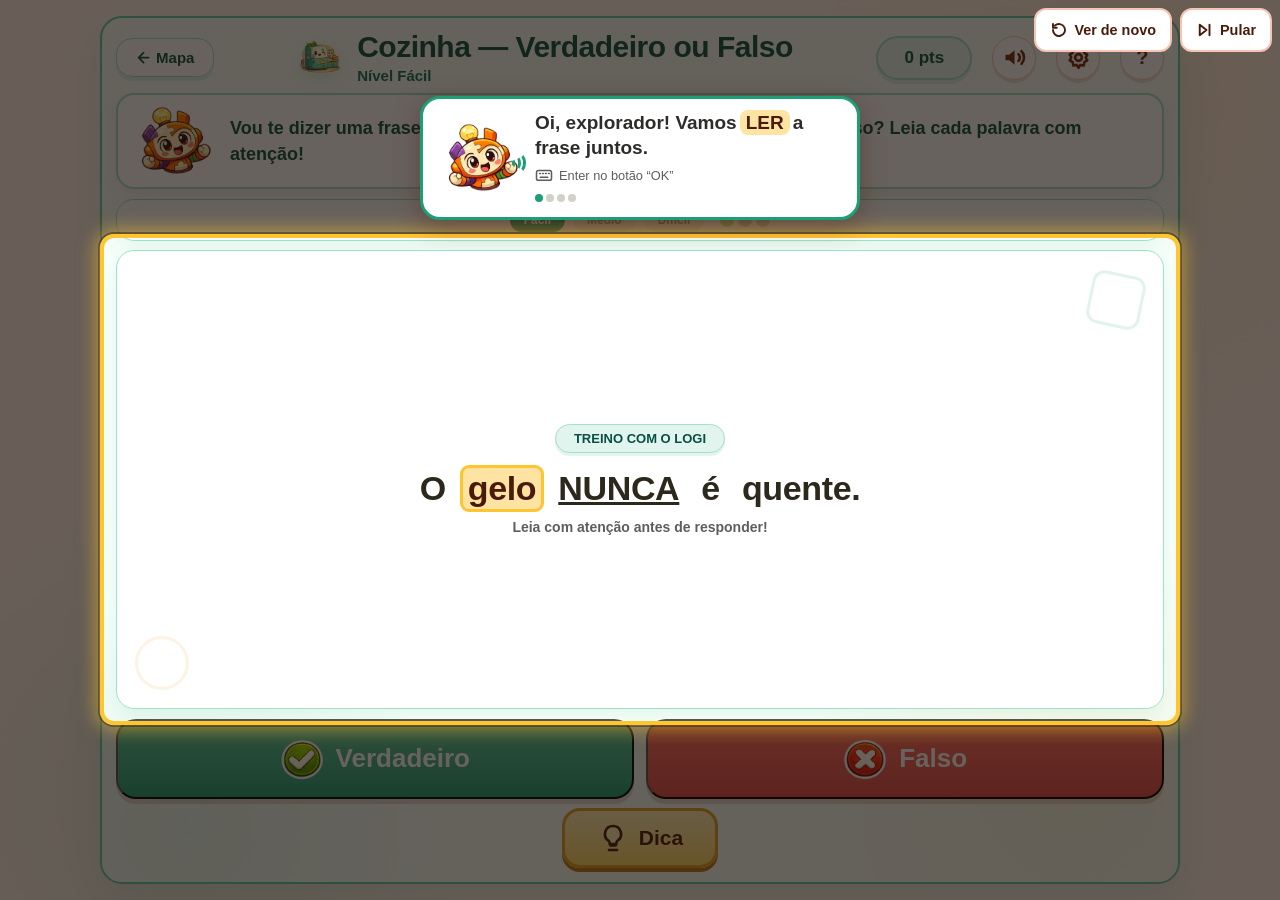
==== commit 9cffc290: "Ajustes Gerais" ====
--- a/assets/pages/Cozinha.html
+++ b/assets/pages/Cozinha.html
@@ -263,6 +263,7 @@
   let perguntaIdx = 0;
   let acertos     = 0;
   let respondendo = false;
+  const ACERTOS_KEY = 'cozinha_acertos';
 
   async function init() {
     let fonte = COZINHA_INLINE;
@@ -295,6 +296,14 @@
       perguntas,
       tamFase: 3   /* perguntas por fase */
     };
+
+    /* Volta do nível em que parou (igual Sala, Quarto e Despensa): o nível já
+       vencido não se repete, e os acertos dele continuam contando */
+    const nivelSalvo = Math.min(gameState.getEstagio('cozinha'), NIVEIS.length - 1);
+    perguntaIdx = nivelSalvo * gameData.tamFase;
+    acertos = nivelSalvo > 0
+      ? Math.min(perguntaIdx, Math.max(0, parseInt(localStorage.getItem(ACERTOS_KEY) || '0', 10) || 0))
+      : 0;
 
     document.getElementById('logi-texto').textContent = gameData.instrucaoInstrutor;
     renderPergunta();
@@ -434,6 +443,14 @@
 
     atualizarBadge();
 
+    /* Respondeu a última pergunta de Fácil ou Médio: o próximo nível fica salvo,
+       mesmo que a criança saia antes de tocar em "Próxima" */
+    const proxIdx = perguntaIdx + 1;
+    if (proxIdx % gameData.tamFase === 0 && proxIdx < gameData.perguntas.length) {
+      gameState.setEstagio('cozinha', proxIdx / gameData.tamFase);
+      try { localStorage.setItem(ACERTOS_KEY, acertos); } catch {}
+    }
+
     /* Não passa sozinha: a criança lê o feedback com calma e toca em "Próxima" quando quiser */
     const ultima = perguntaIdx >= gameData.perguntas.length - 1;
     const btn = document.getElementById('btn-proxima');
@@ -491,6 +508,9 @@
     const erros = gameData.perguntas.length - acertos;
     const score = gameState.calcularScore(erros);
     gameState.setRoomScore('cozinha', score);
+    /* Terminou os 3 níveis: a próxima entrada começa do Fácil */
+    gameState.limparEstagio('cozinha');
+    try { localStorage.removeItem(ACERTOS_KEY); } catch {}
     atualizarBadge(score);
 
     const estrelas = gameState.getStars(score);
